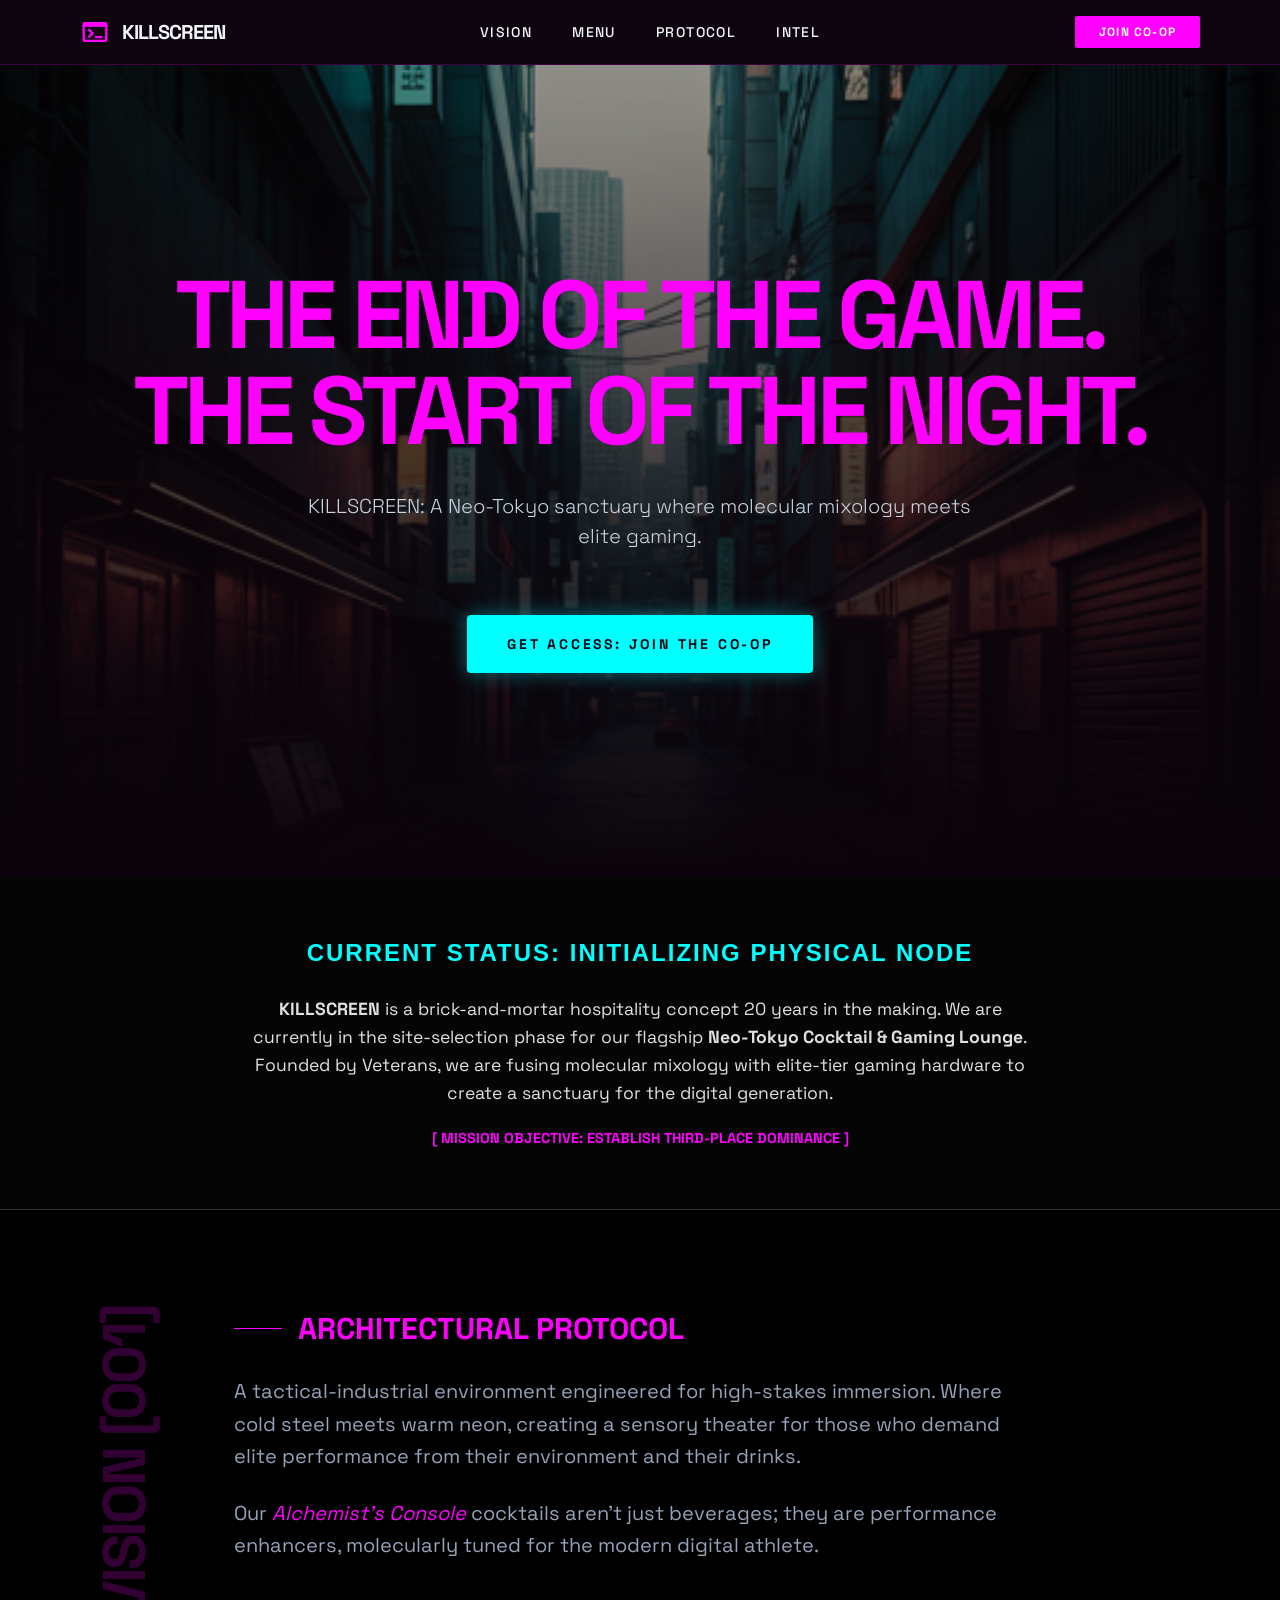
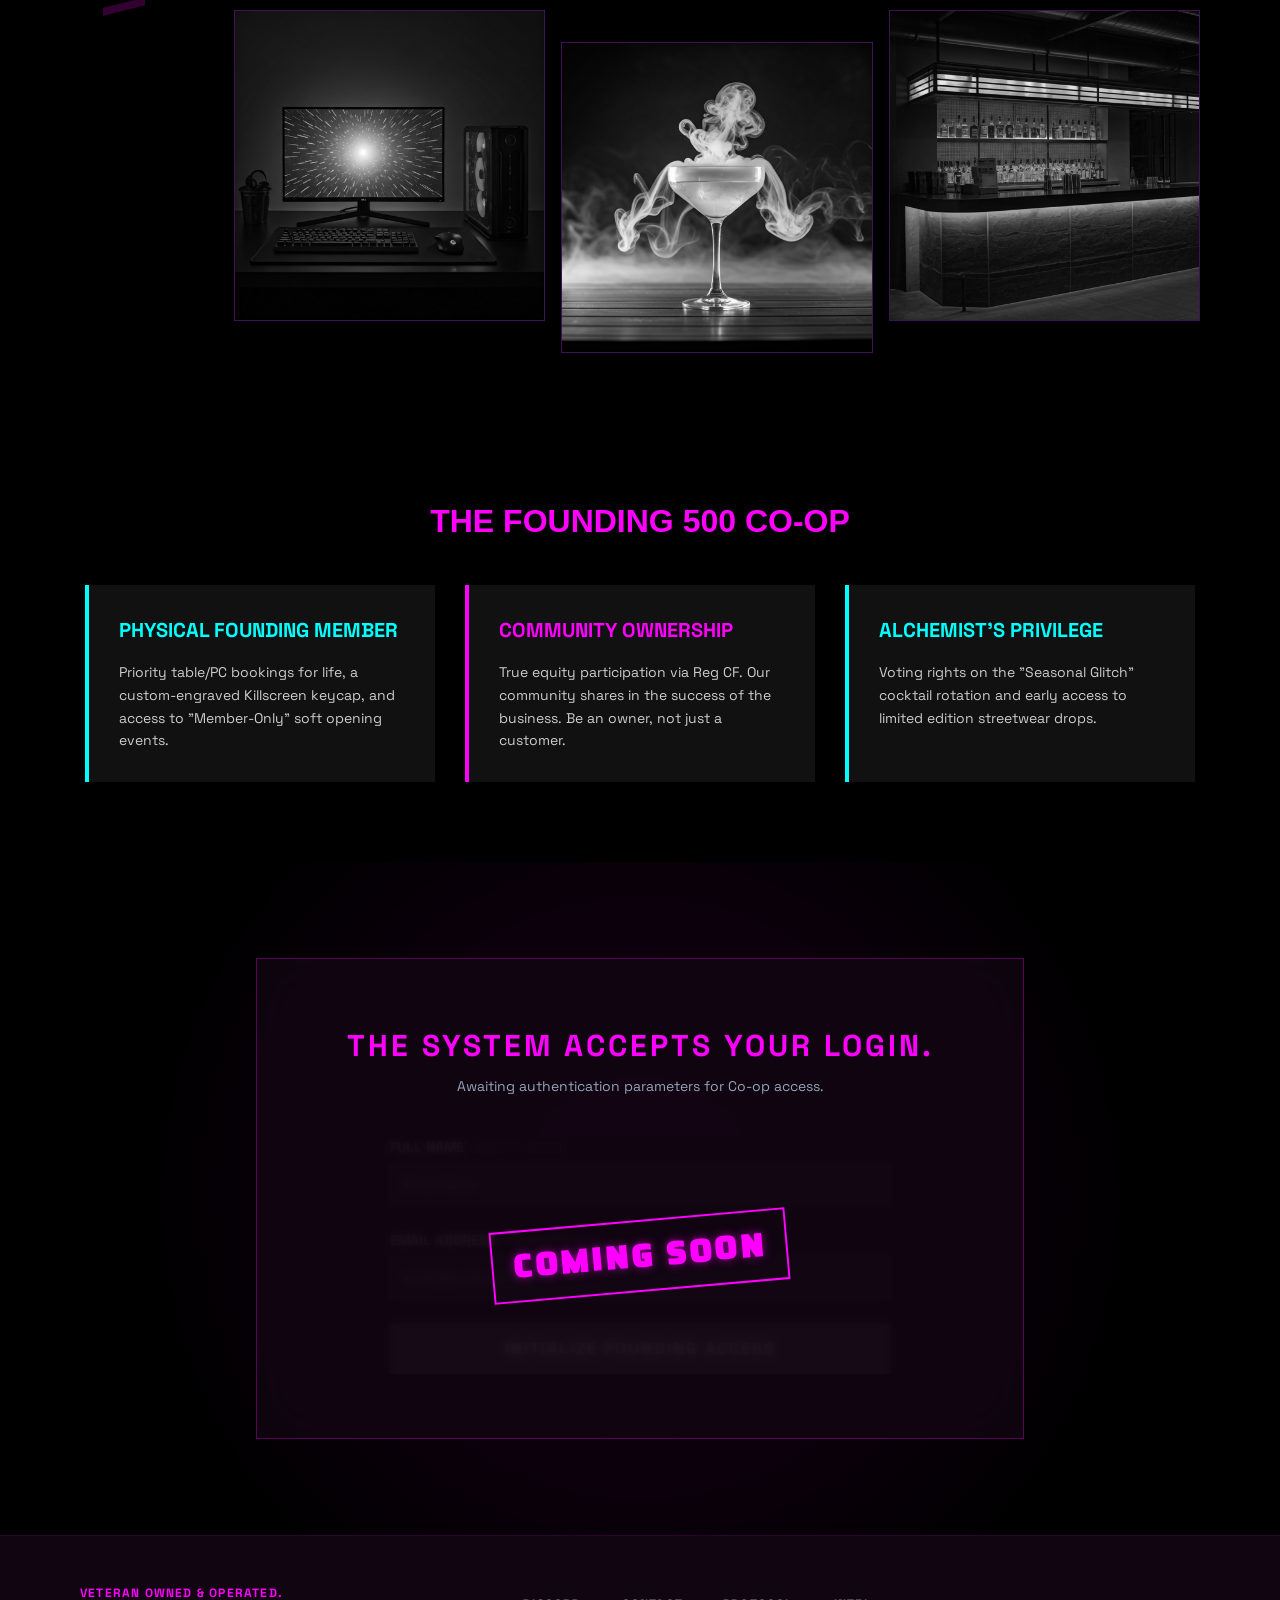
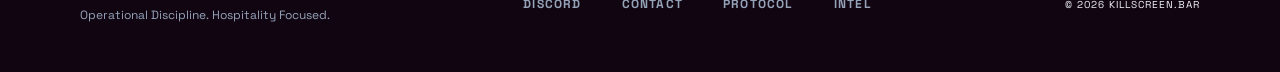
==== index.html @ ff0e0652 "updates" ====
<!DOCTYPE html>
<html lang="en">

<head>
    <meta charset="utf-8" />
    <meta content="width=device-width, initial-scale=1.0" name="viewport" />
    <link href="https://fonts.googleapis.com/css2?family=Space+Grotesk:wght@300;400;500;600;700&display=swap"
        rel="stylesheet" />
    <link href="https://fonts.googleapis.com/css2?family=Saira+Stencil+One&display=swap" rel="stylesheet" />
    <link href="https://fonts.googleapis.com/css2?family=Material+Symbols+Outlined:wght,FILL@100..700,0..1&display=swap"
        rel="stylesheet" />
    <link rel="stylesheet" href="index.css" />
    <title>Menu | KILLSCREEN</title>
</head>

<body style="background: #000;">
    <div style="position: relative; display: flex; min-height: 100vh; flex-direction: column;">

        <header class="site-header">
            <div class="brand" onclick="window.location.href='index.html'" style="cursor:pointer;">
                <span class="material-symbols-outlined brand-icon">terminal</span>
                <h2 class="brand-title">KILLSCREEN</h2>
            </div>
            <nav class="main-nav">
                <a class="nav-link" href="index.html#vision">Vision</a>
                <a class="nav-link" href="menu.html">Menu</a>
                <a class="nav-link" href="protocol.html">Protocol</a>
                <a class="nav-link" href="intel.html">Intel</a>
            </nav>
            <button class="btn-join" onclick="window.location.href='index.html#access'">JOIN CO-OP</button>
        </header>

        <main style="flex: 1;">
            <!-- Hero Section -->
            <section class="hero">
                <div class="hero-background">
                    <div class="hero-gradient"></div>
                    <div class="hero-overlay"></div>
                    <img class="hero-image" data-alt="Cyberpunk Neo-Tokyo street with neon lights" src="bg.png" />
                </div>
                <div class="hero-content">
                    <h1 class="hero-title">
                        THE END OF THE GAME.<br />THE START OF THE NIGHT.
                    </h1>
                    <p class="hero-subtitle">
                        KILLSCREEN: A Neo-Tokyo sanctuary where molecular mixology meets elite gaming.
                    </p>
                    <div style="padding-top: 2rem;">
                        <button class="btn-access">GET ACCESS: JOIN THE CO-OP</button>
                    </div>
                </div>
            </section>

            <!-- Mission Section -->
            <section id="mission" class="mission">
                <div class="mission-content">
                    <h2 class="mission-title">CURRENT STATUS: INITIALIZING PHYSICAL NODE</h2>
                    <p class="mission-text">
                        <strong>KILLSCREEN</strong> is a brick-and-mortar hospitality concept 20 years in the making.
                        We are currently in the site-selection phase for our flagship <strong>Neo-Tokyo Cocktail &
                            Gaming Lounge</strong>.
                        Founded by Veterans, we are fusing molecular mixology with elite-tier gaming hardware to create
                        a sanctuary for the digital generation.
                    </p>
                    <div class="mission-objective">
                        [ Mission Objective: Establish Third-Place Dominance ]
                    </div>
                </div>
            </section>

            <!-- Vision Section -->
            <section class="vision" id="vision">
                <div class="max-w-7xl vision-layout">
                    <div class="vision-heading-container">
                        <h2 class="vision-heading">VISION [001]</h2>
                    </div>
                    <div class="vision-content">
                        <div>
                            <h3 class="vision-subhed">ARCHITECTURAL PROTOCOL</h3>
                            <p class="vision-desc">
                                A tactical-industrial environment engineered for high-stakes immersion. Where cold steel
                                meets warm neon, creating a sensory theater for those who demand elite performance from
                                their environment and their drinks.
                            </p>
                            <p class="vision-desc">
                                Our <span class="text-primary" style="font-style: italic;">Alchemist's Console</span>
                                cocktails aren't just
                                beverages; they are performance enhancers, molecularly tuned for the modern digital
                                athlete.
                            </p>
                        </div>

                        <!-- Visual Highlight Grid -->
                        <div class="vision-grid">
                            <div class="vision-grid-item">
                                <img class="vision-grid-img"
                                    data-alt="Dark high-tech gaming setup with magenta lighting" src="1.png" />
                            </div>
                            <div class="vision-grid-item">
                                <img class="vision-grid-img" data-alt="Modern molecular cocktail with smoke and neon"
                                    src="2.png" />
                            </div>
                            <div class="vision-grid-item">
                                <img class="vision-grid-img"
                                    data-alt="Industrial minimalist bar interior with blue and pink light"
                                    src="3.png" />
                            </div>
                        </div>
                    </div>
                </div>
            </section>

            <!-- Community Equity Section -->
            <section id="equity" class="equity">
                <h2 class="equity-title">THE FOUNDING 500 CO-OP</h2>
                <div class="equity-grid">

                    <div class="equity-card equity-card-cyan">
                        <h4 class="equity-card-title">PHYSICAL FOUNDING MEMBER</h4>
                        <p class="equity-card-desc">Priority table/PC bookings for life, a custom-engraved Killscreen
                            keycap, and access to "Member-Only" soft opening events.</p>
                    </div>

                    <div class="equity-card equity-card-magenta">
                        <h4 class="equity-card-title">COMMUNITY OWNERSHIP</h4>
                        <p class="equity-card-desc">True equity participation via Reg CF. Our community shares in the
                            success of the business. Be an owner, not just a customer.</p>
                    </div>

                    <div class="equity-card equity-card-cyan">
                        <h4 class="equity-card-title">ALCHEMIST'S PRIVILEGE</h4>
                        <p class="equity-card-desc">Voting rights on the "Seasonal Glitch" cocktail rotation and early
                            access to limited edition streetwear drops.</p>
                    </div>

                </div>
            </section>

            <!-- Capture Form Section -->
            <section class="access" id="access">
                <div class="access-bg"></div>
                <div class="access-container">
                    <div class="access-header">
                        <h2 class="access-title">THE SYSTEM ACCEPTS YOUR LOGIN.</h2>
                        <p class="access-subtitle">Awaiting authentication parameters for Co-op access.</p>
                    </div>
                    <div style="position: relative;">
                        <!-- Overlay -->
                        <div
                            style="position: absolute; inset: 0; z-index: 20; display: flex; align-items: center; justify-content: center; background-color: rgba(18, 5, 18, 0.7); backdrop-filter: blur(4px);">
                            <h3
                                style="color: var(--primary); font-family: 'Saira Stencil One'; font-size: 2rem; letter-spacing: 0.1em; text-transform: uppercase; text-shadow: 0 0 10px rgba(255, 0, 255, 0.5); transform: rotate(-5deg); border: 2px solid var(--primary); padding: 10px 20px;">
                                COMING SOON</h3>
                        </div>

                        <form action="#" style="opacity: 0.3; pointer-events: none; filter: grayscale(1);">
                            <div class="form-wrapper">
                                <div class="form-group">
                                    <label class="form-label">FULL NAME <span class="form-label-sub">/ IDENTITY
                                            VECTOR</span></label>
                                    <input type="text" placeholder="Enter Name" class="form-input">
                                </div>

                                <div class="form-group">
                                    <label class="form-label">EMAIL ADDRESS <span class="form-label-sub">/ COMMS
                                            PROTOCOL</span></label>
                                    <input type="email" placeholder="email@protocol.com" class="form-input">
                                </div>

                                <button class="btn-submit">
                                    INITIALIZE FOUNDING ACCESS
                                </button>
                            </div>
                        </form>
                    </div>
                </div>
            </section>
        </main>

        <!-- Footer -->
        <footer class="site-footer">
            <div class="max-w-7xl footer-layout">
                <div class="footer-info">
                    <p class="footer-owner">Veteran Owned &amp; Operated.</p>
                    <p class="footer-tagline">Operational Discipline. Hospitality Focused.</p>
                </div>
                <div class="footer-links">
                    <a class="footer-link" href="#">Discord</a>
                    <a class="footer-link" href="#">Contact</a>
                    <a class="footer-link" href="protocol.html">Protocol</a>
                    <a class="footer-link" href="intel.html">Intel</a>
                </div>
                <div class="footer-copyright">
                    © 2026 KILLSCREEN.BAR
                </div>
            </div>
        </footer>
    </div>
</body>

</html>
---- index.css ----
:root {
  --primary: #ff00ff;
  --secondary: #00ffff;
  --background-light: #f8f5f8;
  --background-dark: #120512;
  --black: #000000;
  --text-main: #f1f5f9;
  /* slate-100 */
  --text-muted: #94a3b8;
  /* slate-400 */
  --text-dark: #0f172a;
  /* slate-900 */
  --border-color: rgba(255, 0, 255, 0.2);
  --font-display: "Space Grotesk", sans-serif;
  --font-accent: "Saira Stencil", sans-serif;
  --radius-DEFAULT: 0.125rem;
  --radius-lg: 0.25rem;
  --radius-xl: 0.5rem;
  --radius-full: 0.75rem;
  --transition: all 0.3s ease;
}

* {
  box-sizing: border-box;
  margin: 0;
  padding: 0;
}

html {
  scroll-behavior: smooth;
}

body {
  background-color: var(--background-dark);
  color: var(--text-main);
  font-family: var(--font-display);
  -webkit-font-smoothing: antialiased;
  -moz-osx-font-smoothing: grayscale;
  line-height: 1.5;
  overflow-x: hidden;
}

a {
  text-decoration: none;
  color: inherit;
}

button {
  cursor: pointer;
  border: none;
  background: none;
  font-family: inherit;
}

img {
  max-width: 100%;
  height: auto;
  display: block;
}

/* Utilities */
.container {
  width: 100%;
  padding-left: 1.5rem;
  padding-right: 1.5rem;
  margin-left: auto;
  margin-right: auto;
}

@media (min-width: 1024px) {
  .container {
    padding-left: 5rem;
    padding-right: 5rem;
  }
}

.max-w-7xl {
  max-width: 80rem;
  margin-inline: auto;
}

.max-w-5xl {
  max-width: 64rem;
  margin-inline: auto;
}

.max-w-3xl {
  max-width: 48rem;
  margin-inline: auto;
}

.text-primary {
  color: var(--primary);
}

.text-secondary {
  color: var(--secondary);
}

.text-slate-100 {
  color: #f1f5f9;
}

.text-slate-300 {
  color: #cbd5e1;
}

.text-slate-400 {
  color: #94a3b8;
}

.text-slate-500 {
  color: #64748b;
}

.text-slate-600 {
  color: #475569;
}

.bg-black {
  background-color: var(--black);
}

.bg-primary {
  background-color: var(--primary);
}

.bg-secondary {
  background-color: var(--secondary);
}

.uppercase {
  text-transform: uppercase;
}

.font-bold {
  font-weight: 700;
}

.font-black {
  font-weight: 900;
}

.font-light {
  font-weight: 300;
}

.tracking-widest {
  letter-spacing: 0.1em;
}

.tracking-tighter {
  letter-spacing: -0.05em;
}

/* Navigation */
.site-header {
  position: sticky;
  top: 0;
  z-index: 50;
  width: 100%;
  border-bottom: 1px solid var(--border-color);
  background-color: rgba(18, 5, 18, 0.8);
  backdrop-filter: blur(12px);
  padding: 1rem 1.5rem;
  display: flex;
  align-items: center;
  justify-content: space-between;
}

@media (min-width: 1024px) {
  .site-header {
    padding-left: 5rem;
    padding-right: 5rem;
  }
}

.brand {
  display: flex;
  align-items: center;
  gap: 0.75rem;
}

.brand-icon {
  font-size: 1.875rem;
  color: var(--primary);
}

.brand-title {
  font-size: 1.25rem;
  font-weight: 700;
  letter-spacing: -0.05em;
  color: var(--text-main);
}

.main-nav {
  display: none;
  align-items: center;
  gap: 2.5rem;
}

@media (min-width: 768px) {
  .main-nav {
    display: flex;
  }
}

.nav-link {
  font-size: 0.875rem;
  font-weight: 500;
  color: inherit;
  text-transform: uppercase;
  letter-spacing: 0.1em;
  transition: color 0.2s ease;
}

.nav-link:hover {
  color: var(--primary);
}

.btn-join {
  background-color: var(--primary);
  color: white;
  padding: 0.5rem 1.5rem;
  font-size: 0.75rem;
  font-weight: 700;
  text-transform: uppercase;
  letter-spacing: 0.1em;
  border-radius: var(--radius-DEFAULT);
  transition: all 0.2s ease;
}

.btn-join:hover {
  background-color: rgba(255, 0, 255, 0.8);
}

/* Hero Section */
.hero {
  position: relative;
  min-height: 90vh;
  display: flex;
  align-items: center;
  justify-content: center;
  overflow: hidden;
  padding: 0 1.5rem;
}

.hero-background {
  position: absolute;
  inset: 0;
  z-index: 0;
}

.hero-gradient {
  position: absolute;
  inset: 0;
  background: linear-gradient(to bottom, transparent, rgba(18, 5, 18, 0.6), var(--background-dark));
  z-index: 10;
}

.hero-overlay {
  position: absolute;
  inset: 0;
  background-color: rgba(0, 0, 0, 0.4);
  z-index: 10;
}

.hero-image {
  width: 100%;
  height: 100%;
  object-fit: cover;
}

.hero-content {
  position: relative;
  z-index: 20;
  max-width: 64rem;
  text-align: center;
  padding: 2rem 0;
}

.hero-title {
  font-size: 3rem;
  font-weight: 900;
  letter-spacing: -0.05em;
  color: var(--primary);
  line-height: 1;
  margin-bottom: 2rem;
}

@media (min-width: 768px) {
  .hero-title {
    font-size: 6rem;
  }
}

.hero-subtitle {
  max-width: 42rem;
  margin: 0 auto 2rem;
  font-size: 1.125rem;
  color: #cbd5e1;
  font-weight: 300;
}

@media (min-width: 768px) {
  .hero-subtitle {
    font-size: 1.25rem;
  }
}

.btn-access {
  background-color: var(--secondary);
  color: var(--background-dark);
  padding: 1.25rem 2.5rem;
  font-size: 0.875rem;
  font-weight: 900;
  text-transform: uppercase;
  letter-spacing: 0.2em;
  border-radius: var(--radius-lg);
  transition: transform 0.3s ease, box-shadow 0.3s ease;
  box-shadow: 0 0 20px rgba(0, 255, 255, 0.4);
}

.btn-access:hover {
  transform: scale(1.05);
}

/* Mission Section */
.mission {
  padding: 3.75rem 1.25rem;
  background-color: #050505;
  border-bottom: 1px solid #333;
}

.mission-content {
  max-width: 50rem;
  margin: 0 auto;
  text-align: center;
}

.mission-title {
  color: var(--secondary);
  font-family: var(--font-accent);
  letter-spacing: 2px;
  margin-bottom: 1.5rem;
  text-transform: uppercase;
  font-size: 1.5rem;
}

.mission-text {
  color: #e0e0e0;
  font-size: 1.1rem;
  line-height: 1.6;
  margin-bottom: 1.25rem;
}

.mission-objective {
  margin-top: 1.25rem;
  color: var(--primary);
  font-weight: bold;
  text-transform: uppercase;
  font-size: 0.9rem;
}

/* Vision Section */
.vision {
  background-color: var(--black);
  padding: 6rem 1.5rem;
  overflow: hidden;
}

@media (min-width: 1024px) {
  .vision {
    padding: 6rem 5rem;
  }
}

.vision-layout {
  display: flex;
  flex-direction: column;
  gap: 4rem;
  align-items: flex-start;
}

@media (min-width: 768px) {
  .vision-layout {
    flex-direction: row;
  }
}

.vision-heading-container {
  display: none;
}

@media (min-width: 768px) {
  .vision-heading-container {
    display: block;
  }
}

.vision-heading {
  font-size: 3.75rem;
  font-weight: 900;
  color: rgba(255, 0, 255, 0.2);
  transform: rotate(180deg);
  writing-mode: vertical-lr;
  letter-spacing: -0.05em;
}

.vision-content {
  flex: 1;
}

.vision-subhed {
  font-size: 1.875rem;
  font-weight: 700;
  color: var(--primary);
  display: flex;
  align-items: center;
  gap: 1rem;
  margin-bottom: 1.5rem;
}

.vision-subhed::before {
  content: "";
  height: 1px;
  width: 3rem;
  background-color: var(--primary);
}

.vision-desc {
  font-size: 1.25rem;
  color: var(--text-muted);
  line-height: 1.625;
  max-width: 48rem;
  margin-bottom: 1.5rem;
}

.vision-grid {
  display: grid;
  grid-template-columns: 1fr;
  gap: 1rem;
  margin-top: 3rem;
}

@media (min-width: 768px) {
  .vision-grid {
    grid-template-columns: repeat(3, 1fr);
  }
}

.vision-grid-item {
  aspect-ratio: 1 / 1;
  background-color: var(--text-dark);
  border: 1px solid var(--border-color);
  overflow: hidden;
  position: relative;
}

@media (min-width: 768px) {
  .vision-grid-item:nth-child(2) {
    transform: translateY(2rem);
  }
}

.vision-grid-img {
  width: 100%;
  height: 100%;
  object-fit: cover;
  filter: grayscale(100%);
  transition: filter 0.7s ease;
}

.vision-grid-item:hover .vision-grid-img {
  filter: grayscale(0%);
}

/* Equity Section */
.equity {
  padding: 5rem 1.25rem;
}

.equity-title {
  text-align: center;
  color: var(--primary);
  font-family: var(--font-accent);
  font-size: 2rem;
  margin-bottom: 2.5rem;
}

.equity-grid {
  display: flex;
  flex-wrap: wrap;
  justify-content: center;
  gap: 1.875rem;
  max-width: 80rem;
  margin: 0 auto;
}

.equity-card {
  flex: 1;
  min-width: 280px;
  max-width: 350px;
  background: #111;
  padding: 1.875rem;
}

.equity-card-cyan {
  border-left: 4px solid var(--secondary);
}

.equity-card-magenta {
  border-left: 4px solid var(--primary);
}

.equity-card-title {
  margin-top: 0;
  margin-bottom: 1rem;
  font-size: 1.25rem;
  font-weight: 700;
}

.equity-card-cyan .equity-card-title {
  color: var(--secondary);
}

.equity-card-magenta .equity-card-title {
  color: var(--primary);
}

.equity-card-desc {
  color: #ccc;
  font-size: 0.875rem;
  line-height: 1.625;
}

/* Access Form Section */
.access {
  padding: 6rem 1.5rem;
  background-color: var(--black);
  position: relative;
}

@media (min-width: 1024px) {
  .access {
    padding: 6rem 5rem;
  }
}

.access-bg {
  position: absolute;
  inset: 0;
  background: radial-gradient(circle at center, rgba(255, 0, 255, 0.1) 0%, transparent 70%);
}

.access-container {
  max-width: 48rem;
  margin: 0 auto;
  position: relative;
  z-index: 10;
  border: 1px solid rgba(255, 0, 255, 0.3);
  padding: 2.5rem;
  background-color: rgba(18, 5, 18, 0.8);
  backdrop-filter: blur(24px);
}

@media (min-width: 768px) {
  .access-container {
    padding: 4rem;
  }
}

.access-header {
  text-align: center;
  margin-bottom: 2.5rem;
}

.access-title {
  font-size: 1.875rem;
  font-weight: 900;
  color: var(--primary);
  letter-spacing: 0.1em;
  text-transform: uppercase;
  margin-bottom: 0.5rem;
}

.access-subtitle {
  color: var(--text-muted);
  font-size: 0.875rem;
}

.form-wrapper {
  max-width: 31.25rem;
  margin: 0 auto;
}

.form-group {
  margin-bottom: 1.5rem;
}

.form-label {
  color: var(--secondary);
  display: block;
  margin-bottom: 0.3125rem;
  font-size: 0.875rem;
  font-weight: bold;
}

.form-label-sub {
  font-size: 0.7rem;
  color: #666;
  font-weight: normal;
}

.form-input {
  width: 100%;
  padding: 0.75rem;
  background: #222;
  border: 1px solid #444;
  color: #fff;
  font-family: inherit;
  outline: none;
  transition: border-color 0.2s, box-shadow 0.2s;
}

.form-input:focus {
  border-color: var(--primary);
  box-shadow: 0 0 10px rgba(255, 0, 255, 0.2);
}

.btn-submit {
  width: 100%;
  padding: 0.9375rem;
  background-color: var(--primary);
  color: #fff;
  font-weight: bold;
  font-size: 1rem;
  text-transform: uppercase;
  letter-spacing: 2px;
  border: none;
  cursor: pointer;
  transition: background-color 0.2s, box-shadow 0.2s;
}

.btn-submit:hover {
  background-color: rgba(255, 0, 255, 0.8);
  box-shadow: 0 0 20px rgba(255, 0, 255, 0.4);
}

/* Footer */
.site-footer {
  background-color: var(--background-dark);
  border-top: 1px solid rgba(255, 0, 255, 0.1);
  padding: 3rem 1.5rem;
}

@media (min-width: 1024px) {
  .site-footer {
    padding: 3rem 5rem;
  }
}

.footer-layout {
  display: flex;
  flex-direction: column;
  justify-content: space-between;
  align-items: center;
  gap: 2rem;
}

@media (min-width: 768px) {
  .footer-layout {
    flex-direction: row;
  }
}

.footer-info {
  text-align: center;
}

@media (min-width: 768px) {
  .footer-info {
    text-align: left;
  }
}

.footer-owner {
  font-size: 0.75rem;
  font-weight: 700;
  letter-spacing: 0.1em;
  color: var(--primary);
  text-transform: uppercase;
  margin-bottom: 0.25rem;
}

.footer-tagline {
  color: var(--text-muted);
  font-size: 0.75rem;
}

.footer-links {
  display: flex;
  align-items: center;
  gap: 2.5rem;
}

.footer-link {
  color: var(--text-muted);
  font-size: 0.75rem;
  font-weight: 700;
  text-transform: uppercase;
  letter-spacing: 0.1em;
  transition: color 0.2s;
}

.footer-link:hover {
  color: var(--primary);
}

.footer-copyright {
  color: var(--text-slate-600);
  font-size: 0.625rem;
  letter-spacing: 0.1em;
  text-transform: uppercase;
}
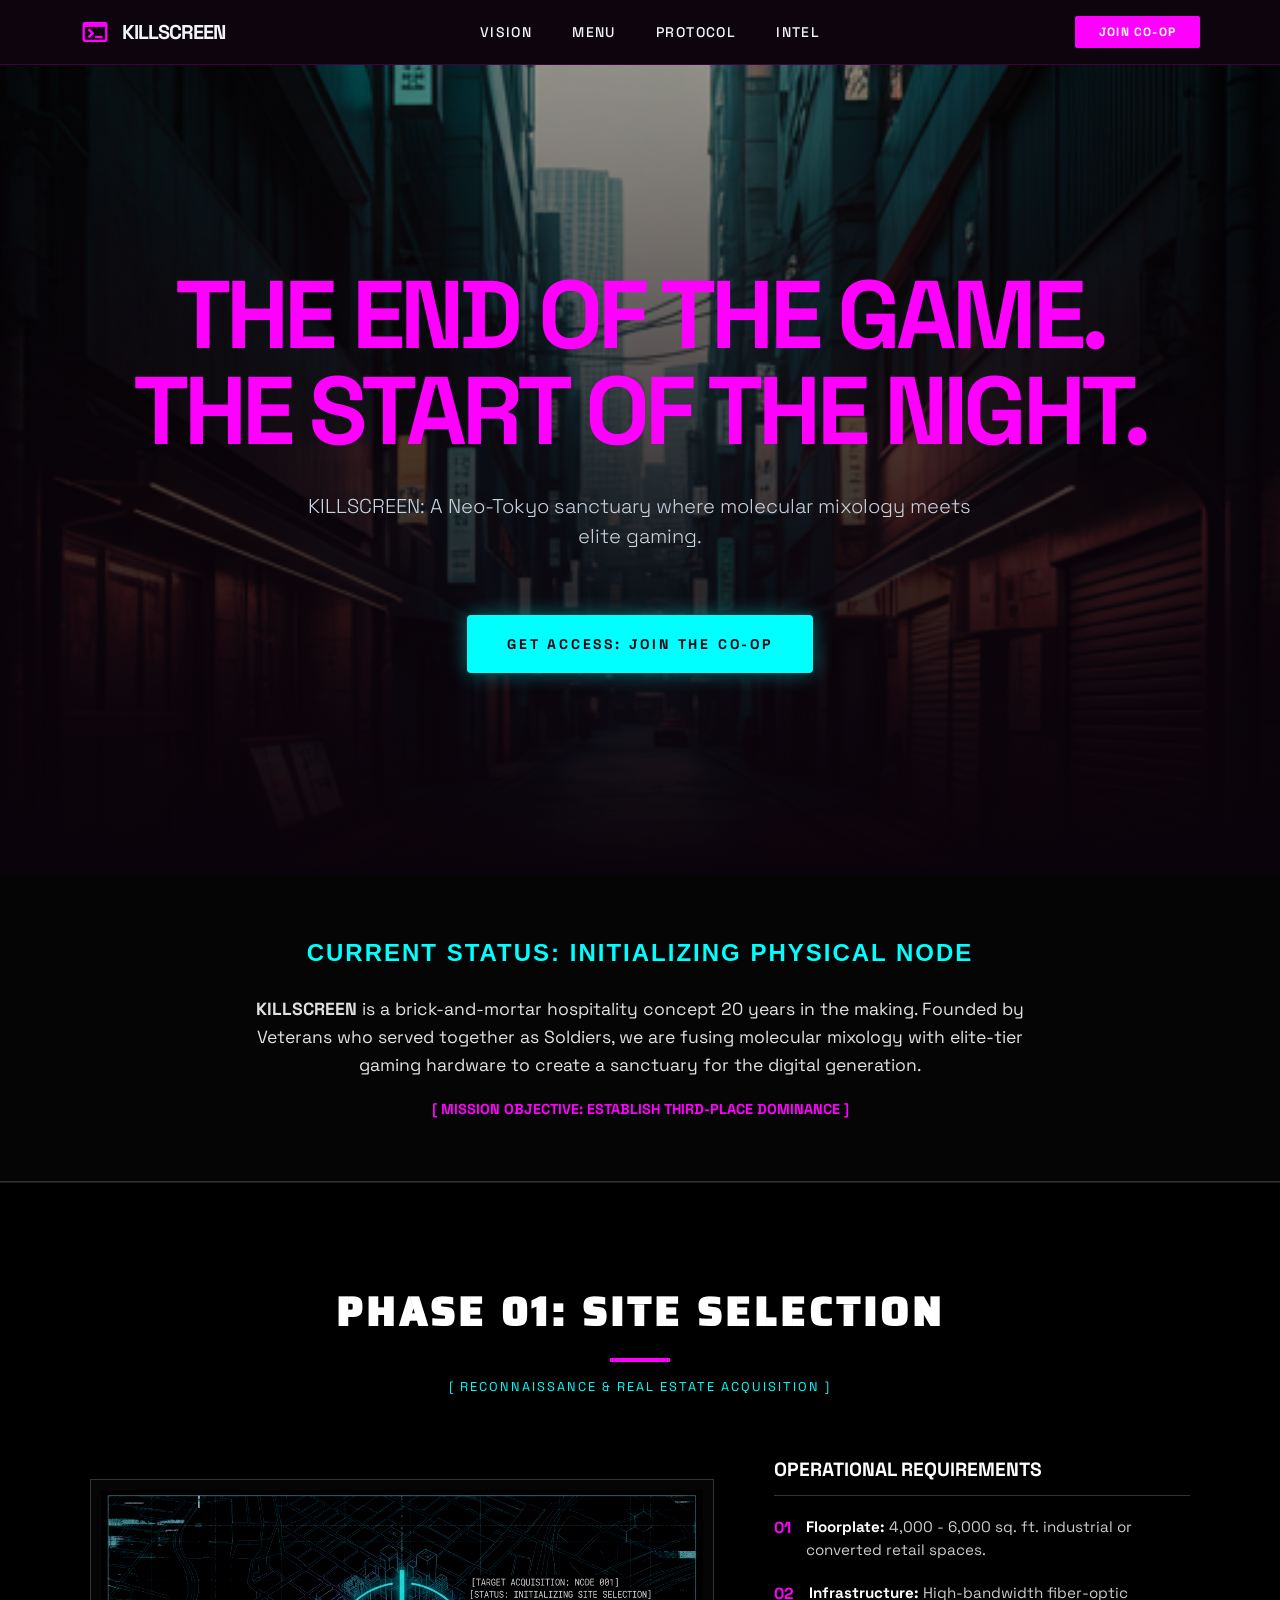
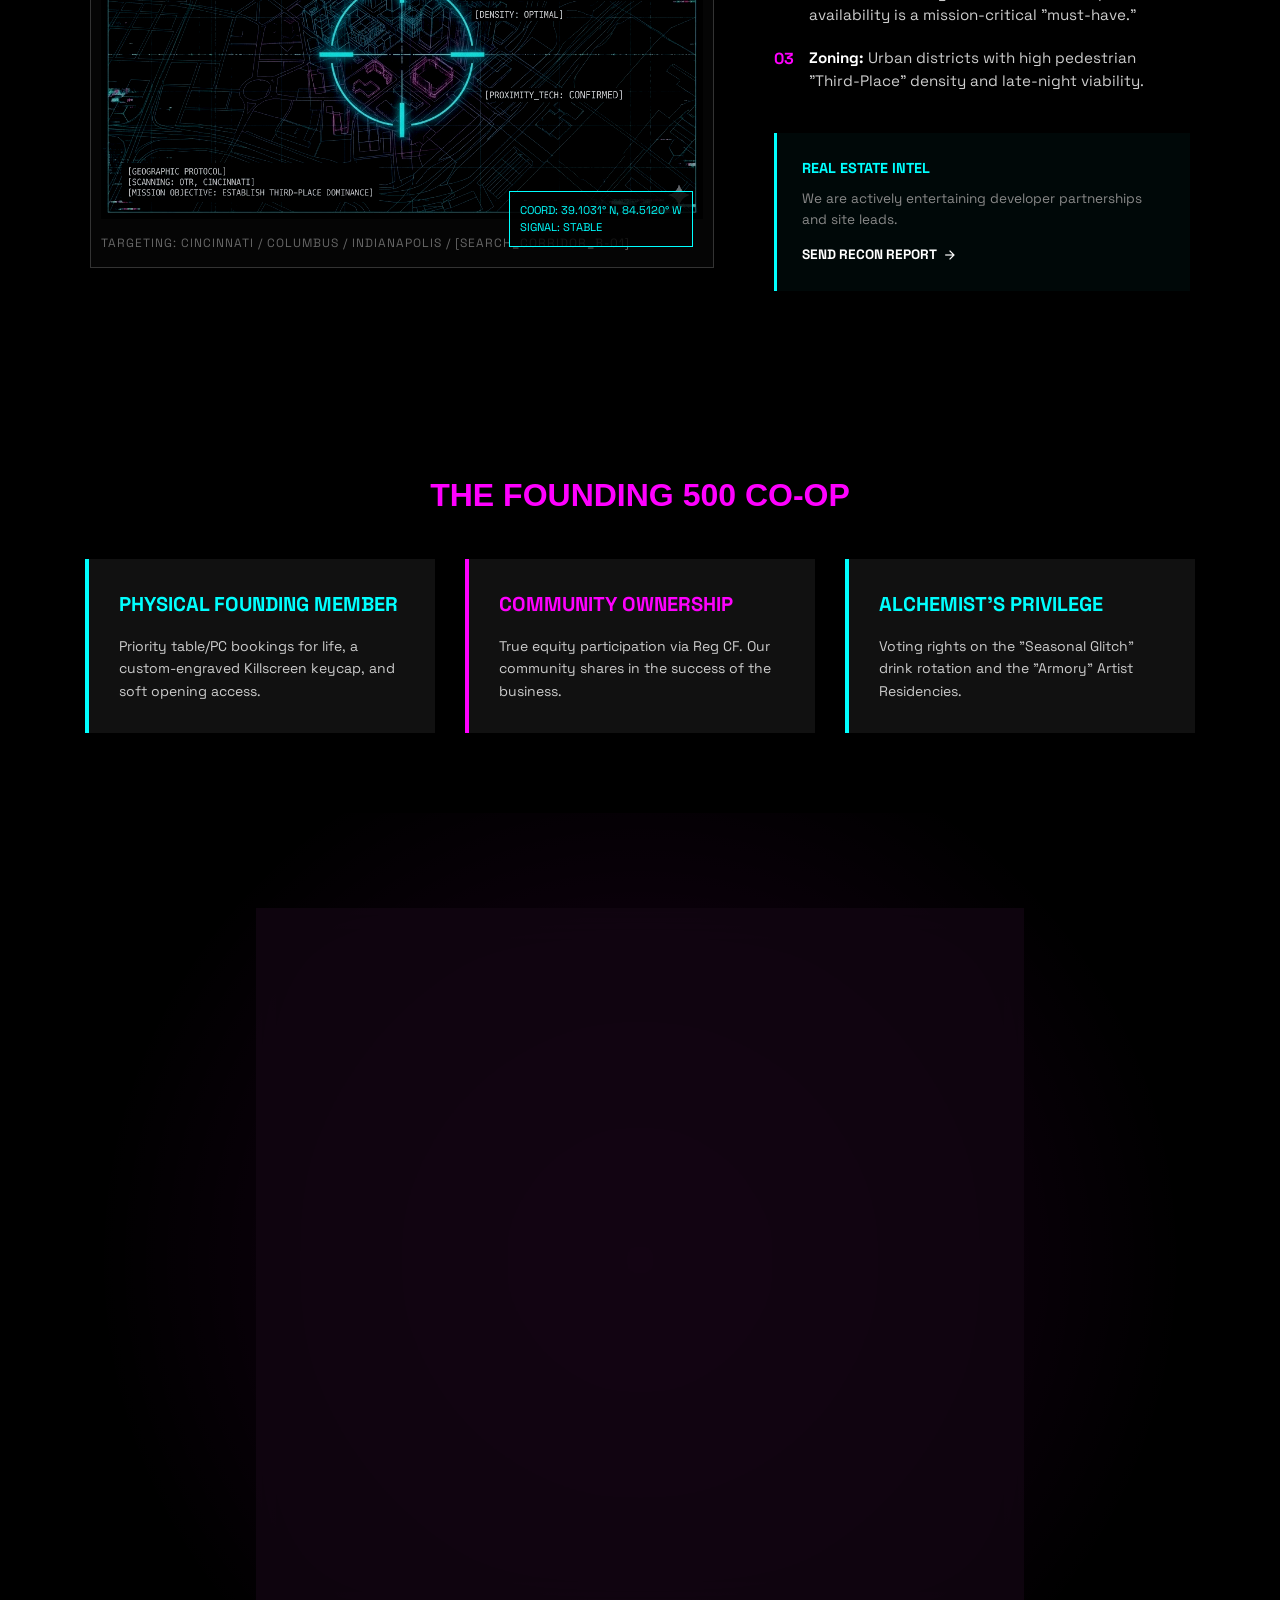
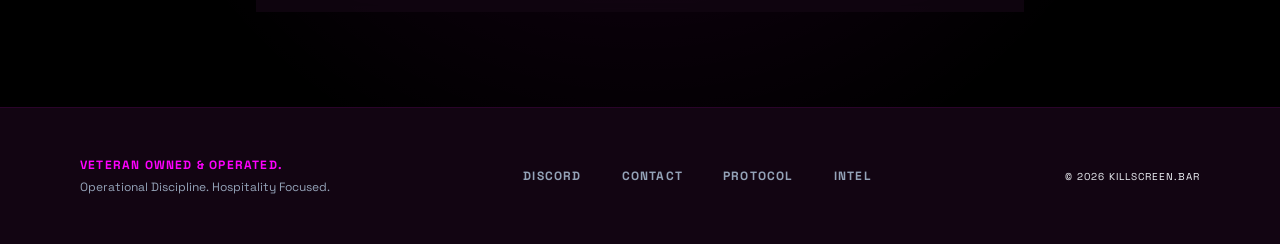
==== commit 7a329d85: "updates" ====
--- a/index.html
+++ b/index.html
@@ -10,7 +10,7 @@
     <link href="https://fonts.googleapis.com/css2?family=Material+Symbols+Outlined:wght,FILL@100..700,0..1&display=swap"
         rel="stylesheet" />
     <link rel="stylesheet" href="index.css" />
-    <title>Menu | KILLSCREEN</title>
+    <title>KILLSCREEN | Neo-Tokyo Gaming & Cocktails</title>
 </head>
 
 <body style="background: #000;">
@@ -22,21 +22,20 @@
                 <h2 class="brand-title">KILLSCREEN</h2>
             </div>
             <nav class="main-nav">
-                <a class="nav-link" href="index.html#vision">Vision</a>
+                <a class="nav-link" href="#vision">Vision</a>
                 <a class="nav-link" href="menu.html">Menu</a>
                 <a class="nav-link" href="protocol.html">Protocol</a>
                 <a class="nav-link" href="intel.html">Intel</a>
             </nav>
-            <button class="btn-join" onclick="window.location.href='index.html#access'">JOIN CO-OP</button>
+            <button class="btn-join" onclick="window.location.href='#access'">JOIN CO-OP</button>
         </header>
 
         <main style="flex: 1;">
-            <!-- Hero Section -->
             <section class="hero">
                 <div class="hero-background">
                     <div class="hero-gradient"></div>
                     <div class="hero-overlay"></div>
-                    <img class="hero-image" data-alt="Cyberpunk Neo-Tokyo street with neon lights" src="bg.png" />
+                    <img class="hero-image" src="bg.png" alt="Cyberpunk Neo-Tokyo street" />
                 </div>
                 <div class="hero-content">
                     <h1 class="hero-title">
@@ -46,21 +45,19 @@
                         KILLSCREEN: A Neo-Tokyo sanctuary where molecular mixology meets elite gaming.
                     </p>
                     <div style="padding-top: 2rem;">
-                        <button class="btn-access">GET ACCESS: JOIN THE CO-OP</button>
-                    </div>
-                </div>
-            </section>
-
-            <!-- Mission Section -->
+                        <button class="btn-access" onclick="window.location.href='#access'">GET ACCESS: JOIN THE
+                            CO-OP</button>
+                    </div>
+                </div>
+            </section>
+
             <section id="mission" class="mission">
                 <div class="mission-content">
                     <h2 class="mission-title">CURRENT STATUS: INITIALIZING PHYSICAL NODE</h2>
                     <p class="mission-text">
                         <strong>KILLSCREEN</strong> is a brick-and-mortar hospitality concept 20 years in the making.
-                        We are currently in the site-selection phase for our flagship <strong>Neo-Tokyo Cocktail &
-                            Gaming Lounge</strong>.
-                        Founded by Veterans, we are fusing molecular mixology with elite-tier gaming hardware to create
-                        a sanctuary for the digital generation.
+                        Founded by Veterans who served together as Soldiers, we are fusing molecular mixology with
+                        elite-tier gaming hardware to create a sanctuary for the digital generation.
                     </p>
                     <div class="mission-objective">
                         [ Mission Objective: Establish Third-Place Dominance ]
@@ -68,75 +65,104 @@
                 </div>
             </section>
 
-            <!-- Vision Section -->
-            <section class="vision" id="vision">
-                <div class="max-w-7xl vision-layout">
-                    <div class="vision-heading-container">
-                        <h2 class="vision-heading">VISION [001]</h2>
-                    </div>
-                    <div class="vision-content">
-                        <div>
-                            <h3 class="vision-subhed">ARCHITECTURAL PROTOCOL</h3>
-                            <p class="vision-desc">
-                                A tactical-industrial environment engineered for high-stakes immersion. Where cold steel
-                                meets warm neon, creating a sensory theater for those who demand elite performance from
-                                their environment and their drinks.
-                            </p>
-                            <p class="vision-desc">
-                                Our <span class="text-primary" style="font-style: italic;">Alchemist's Console</span>
-                                cocktails aren't just
-                                beverages; they are performance enhancers, molecularly tuned for the modern digital
-                                athlete.
-                            </p>
+            <section id="vision" style="padding: 100px 20px; background: #000; border-top: 1px solid #1a1a1a;">
+                <div style="max-width: 1100px; margin: 0 auto;">
+
+                    <div style="margin-bottom: 60px; text-align: center;">
+                        <h2
+                            style="color: #fff; font-family: 'Saira Stencil One'; font-size: 2.5rem; margin: 0; letter-spacing: 4px;">
+                            PHASE 01: SITE SELECTION</h2>
+                        <div style="width: 60px; height: 4px; background: #ff00ff; margin: 15px auto;"></div>
+                        <p
+                            style="color: #0ff; font-family: 'Space Grotesk'; text-transform: uppercase; letter-spacing: 2px; font-size: 0.8rem;">
+                            [ RECONNAISSANCE & REAL ESTATE ACQUISITION ]</p>
+                    </div>
+
+                    <div style="display: grid; grid-template-columns: 1.2fr 0.8fr; gap: 60px; align-items: center;">
+
+                        <div
+                            style="position: relative; border: 1px solid #333; padding: 10px; background: rgba(255,255,255,0.02);">
+                            <img src="map.jpg" alt="Tactical Map"
+                                style="width: 100%; display: block; filter: brightness(0.8) contrast(1.2);">
+
+                            <div
+                                style="position: absolute; bottom: 20px; right: 20px; background: rgba(0,0,0,0.8); border: 1px solid #0ff; padding: 10px; font-family: 'Space Grotesk'; font-size: 0.7rem; color: #0ff;">
+                                COORD: 39.1031° N, 84.5120° W<br>
+                                SIGNAL: STABLE
+                            </div>
+                            <div
+                                style="padding: 15px 0 5px 0; color: #666; font-family: 'Space Grotesk'; font-size: 0.75rem; text-transform: uppercase; letter-spacing: 1px;">
+                                Targeting: Cincinnati / Columbus / Indianapolis / [SEARCH_CORRIDOR_B-01]
+                            </div>
                         </div>
 
-                        <!-- Visual Highlight Grid -->
-                        <div class="vision-grid">
-                            <div class="vision-grid-item">
-                                <img class="vision-grid-img"
-                                    data-alt="Dark high-tech gaming setup with magenta lighting" src="1.png" />
-                            </div>
-                            <div class="vision-grid-item">
-                                <img class="vision-grid-img" data-alt="Modern molecular cocktail with smoke and neon"
-                                    src="2.png" />
-                            </div>
-                            <div class="vision-grid-item">
-                                <img class="vision-grid-img"
-                                    data-alt="Industrial minimalist bar interior with blue and pink light"
-                                    src="3.png" />
+                        <div style="font-family: 'Space Grotesk';">
+                            <h3
+                                style="color: #fff; font-size: 1.2rem; margin-top: 0; margin-bottom: 20px; border-bottom: 1px solid #333; padding-bottom: 10px;">
+                                OPERATIONAL REQUIREMENTS</h3>
+
+                            <div style="display: flex; flex-direction: column; gap: 20px;">
+                                <div style="display: flex; gap: 15px;">
+                                    <span style="color: #ff00ff; font-weight: bold;">01</span>
+                                    <p style="color: #ccc; margin: 0; font-size: 0.95rem;"><strong
+                                            style="color: #fff;">Floorplate:</strong> 4,000 - 6,000 sq. ft. industrial
+                                        or converted retail spaces.</p>
+                                </div>
+                                <div style="display: flex; gap: 15px;">
+                                    <span style="color: #ff00ff; font-weight: bold;">02</span>
+                                    <p style="color: #ccc; margin: 0; font-size: 0.95rem;"><strong
+                                            style="color: #fff;">Infrastructure:</strong> High-bandwidth fiber-optic
+                                        availability is a mission-critical "must-have."</p>
+                                </div>
+                                <div style="display: flex; gap: 15px;">
+                                    <span style="color: #ff00ff; font-weight: bold;">03</span>
+                                    <p style="color: #ccc; margin: 0; font-size: 0.95rem;"><strong
+                                            style="color: #fff;">Zoning:</strong> Urban districts with high pedestrian
+                                        "Third-Place" density and late-night viability.</p>
+                                </div>
+                            </div>
+
+                            <div
+                                style="margin-top: 40px; padding: 25px; background: rgba(0, 255, 255, 0.03); border-left: 3px solid #0ff;">
+                                <h4
+                                    style="color: #0ff; margin: 0 0 10px 0; font-size: 0.9rem; text-transform: uppercase;">
+                                    Real Estate Intel</h4>
+                                <p style="color: #888; font-size: 0.85rem; line-height: 1.5; margin-bottom: 15px;">
+                                    We are actively entertaining developer partnerships and site leads.
+                                </p>
+                                <a href="mailto:admin@killscreen.bar"
+                                    style="color: #fff; text-decoration: none; font-weight: bold; font-size: 0.85rem; display: flex; align-items: center; gap: 5px;">
+                                    SEND RECON REPORT <span class="material-symbols-outlined"
+                                        style="font-size: 1rem;">arrow_forward</span>
+                                </a>
                             </div>
                         </div>
-                    </div>
-                </div>
-            </section>
-
-            <!-- Community Equity Section -->
+
+                    </div>
+                </div>
+            </section>
+
             <section id="equity" class="equity">
                 <h2 class="equity-title">THE FOUNDING 500 CO-OP</h2>
                 <div class="equity-grid">
-
                     <div class="equity-card equity-card-cyan">
                         <h4 class="equity-card-title">PHYSICAL FOUNDING MEMBER</h4>
                         <p class="equity-card-desc">Priority table/PC bookings for life, a custom-engraved Killscreen
-                            keycap, and access to "Member-Only" soft opening events.</p>
-                    </div>
-
+                            keycap, and soft opening access.</p>
+                    </div>
                     <div class="equity-card equity-card-magenta">
                         <h4 class="equity-card-title">COMMUNITY OWNERSHIP</h4>
                         <p class="equity-card-desc">True equity participation via Reg CF. Our community shares in the
-                            success of the business. Be an owner, not just a customer.</p>
-                    </div>
-
+                            success of the business.</p>
+                    </div>
                     <div class="equity-card equity-card-cyan">
                         <h4 class="equity-card-title">ALCHEMIST'S PRIVILEGE</h4>
-                        <p class="equity-card-desc">Voting rights on the "Seasonal Glitch" cocktail rotation and early
-                            access to limited edition streetwear drops.</p>
-                    </div>
-
-                </div>
-            </section>
-
-            <!-- Capture Form Section -->
+                        <p class="equity-card-desc">Voting rights on the "Seasonal Glitch" drink rotation and the
+                            "Armory" Artist Residencies.</p>
+                    </div>
+                </div>
+            </section>
+
             <section class="access" id="access">
                 <div class="access-bg"></div>
                 <div class="access-container">
@@ -144,49 +170,47 @@
                         <h2 class="access-title">THE SYSTEM ACCEPTS YOUR LOGIN.</h2>
                         <p class="access-subtitle">Awaiting authentication parameters for Co-op access.</p>
                     </div>
-                    <div style="position: relative;">
-                        <!-- Overlay -->
-                        <div
-                            style="position: absolute; inset: 0; z-index: 20; display: flex; align-items: center; justify-content: center; background-color: rgba(18, 5, 18, 0.7); backdrop-filter: blur(4px);">
-                            <h3
-                                style="color: var(--primary); font-family: 'Saira Stencil One'; font-size: 2rem; letter-spacing: 0.1em; text-transform: uppercase; text-shadow: 0 0 10px rgba(255, 0, 255, 0.5); transform: rotate(-5deg); border: 2px solid var(--primary); padding: 10px 20px;">
-                                COMING SOON</h3>
+                    <form action="#">
+                        <div class="form-wrapper">
+                            <div class="form-group">
+                                <label class="form-label">FULL NAME <span class="form-label-sub">/ IDENTITY
+                                        VECTOR</span></label>
+                                <input type="text" placeholder="Enter Name" class="form-input">
+                            </div>
+                            <div class="form-group">
+                                <label class="form-label">EMAIL ADDRESS <span class="form-label-sub">/ COMMS
+                                        PROTOCOL</span></label>
+                                <input type="email" placeholder="email@protocol.com" class="form-input">
+                            </div>
+                            <button class="btn-submit">INITIALIZE FOUNDING ACCESS</button>
                         </div>
-
-                        <form action="#" style="opacity: 0.3; pointer-events: none; filter: grayscale(1);">
-                            <div class="form-wrapper">
-                                <div class="form-group">
-                                    <label class="form-label">FULL NAME <span class="form-label-sub">/ IDENTITY
-                                            VECTOR</span></label>
-                                    <input type="text" placeholder="Enter Name" class="form-input">
-                                </div>
-
-                                <div class="form-group">
-                                    <label class="form-label">EMAIL ADDRESS <span class="form-label-sub">/ COMMS
-                                            PROTOCOL</span></label>
-                                    <input type="email" placeholder="email@protocol.com" class="form-input">
-                                </div>
-
-                                <button class="btn-submit">
-                                    INITIALIZE FOUNDING ACCESS
-                                </button>
-                            </div>
-                        </form>
+                    </form>
+
+                    <div
+                        style="margin-top: 60px; padding: 30px; border: 1px dashed #333; background: rgba(0,0,0,0.5); text-align: center;">
+                        <h4
+                            style="color: #0ff; font-family: 'Space Grotesk'; margin-bottom: 10px; text-transform: uppercase; letter-spacing: 2px;">
+                            Creator Intel Required</h4>
+                        <p style="color: #888; font-size: 0.9rem; font-family: 'Space Grotesk'; margin-bottom: 20px;">
+                            We are looking for local artists for our inaugural "Armory" profit-share residency.
+                        </p>
+                        <a href="mailto:art@killscreen.bar"
+                            style="color: #ff00ff; text-decoration: none; font-family: 'Space Grotesk'; font-weight: bold; border-bottom: 1px solid #ff00ff; padding-bottom: 2px;">SUBMIT
+                            PORTFOLIO</a>
                     </div>
                 </div>
             </section>
         </main>
 
-        <!-- Footer -->
         <footer class="site-footer">
-            <div class="max-w-7xl footer-layout">
+            <div class="max-w-7xl footer-layout" style="margin: 0 auto;">
                 <div class="footer-info">
                     <p class="footer-owner">Veteran Owned &amp; Operated.</p>
                     <p class="footer-tagline">Operational Discipline. Hospitality Focused.</p>
                 </div>
                 <div class="footer-links">
                     <a class="footer-link" href="#">Discord</a>
-                    <a class="footer-link" href="#">Contact</a>
+                    <a class="footer-link" href="mailto:admin@killscreen.bar">Contact</a>
                     <a class="footer-link" href="protocol.html">Protocol</a>
                     <a class="footer-link" href="intel.html">Intel</a>
                 </div>
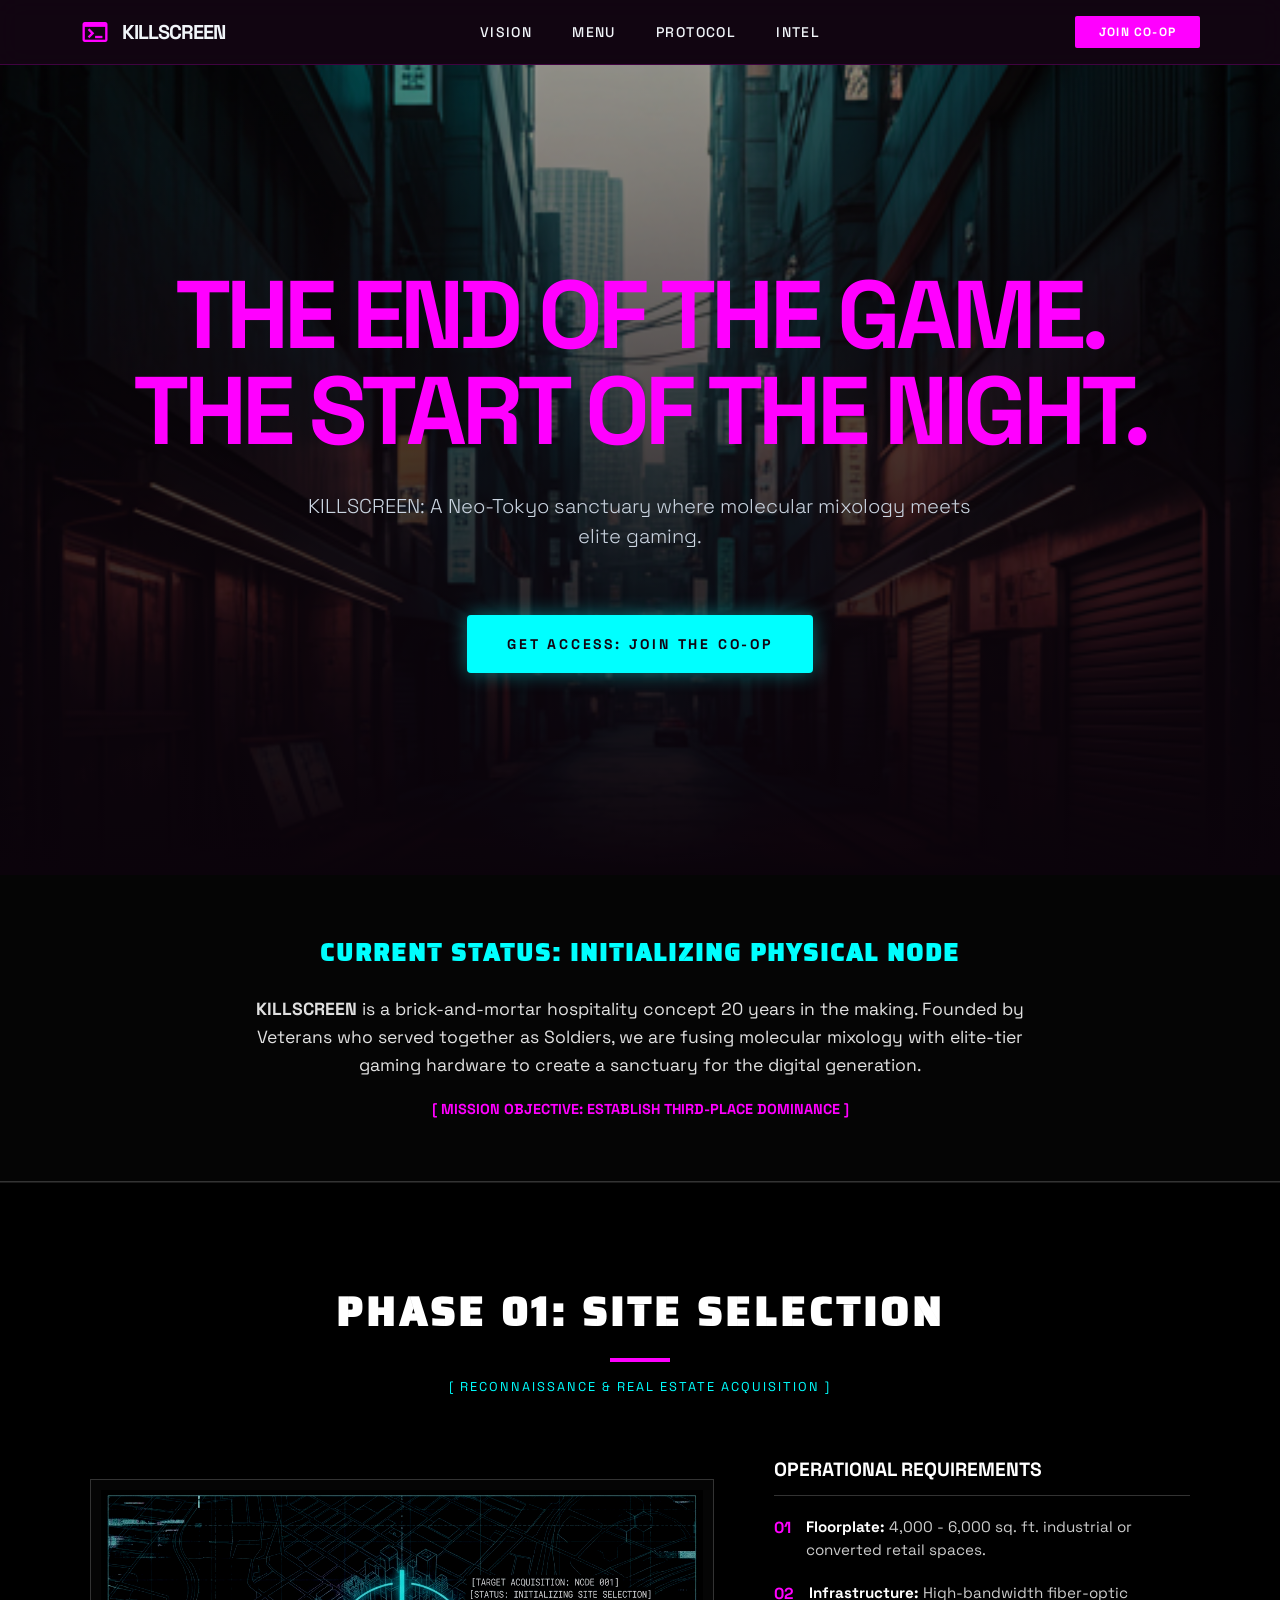
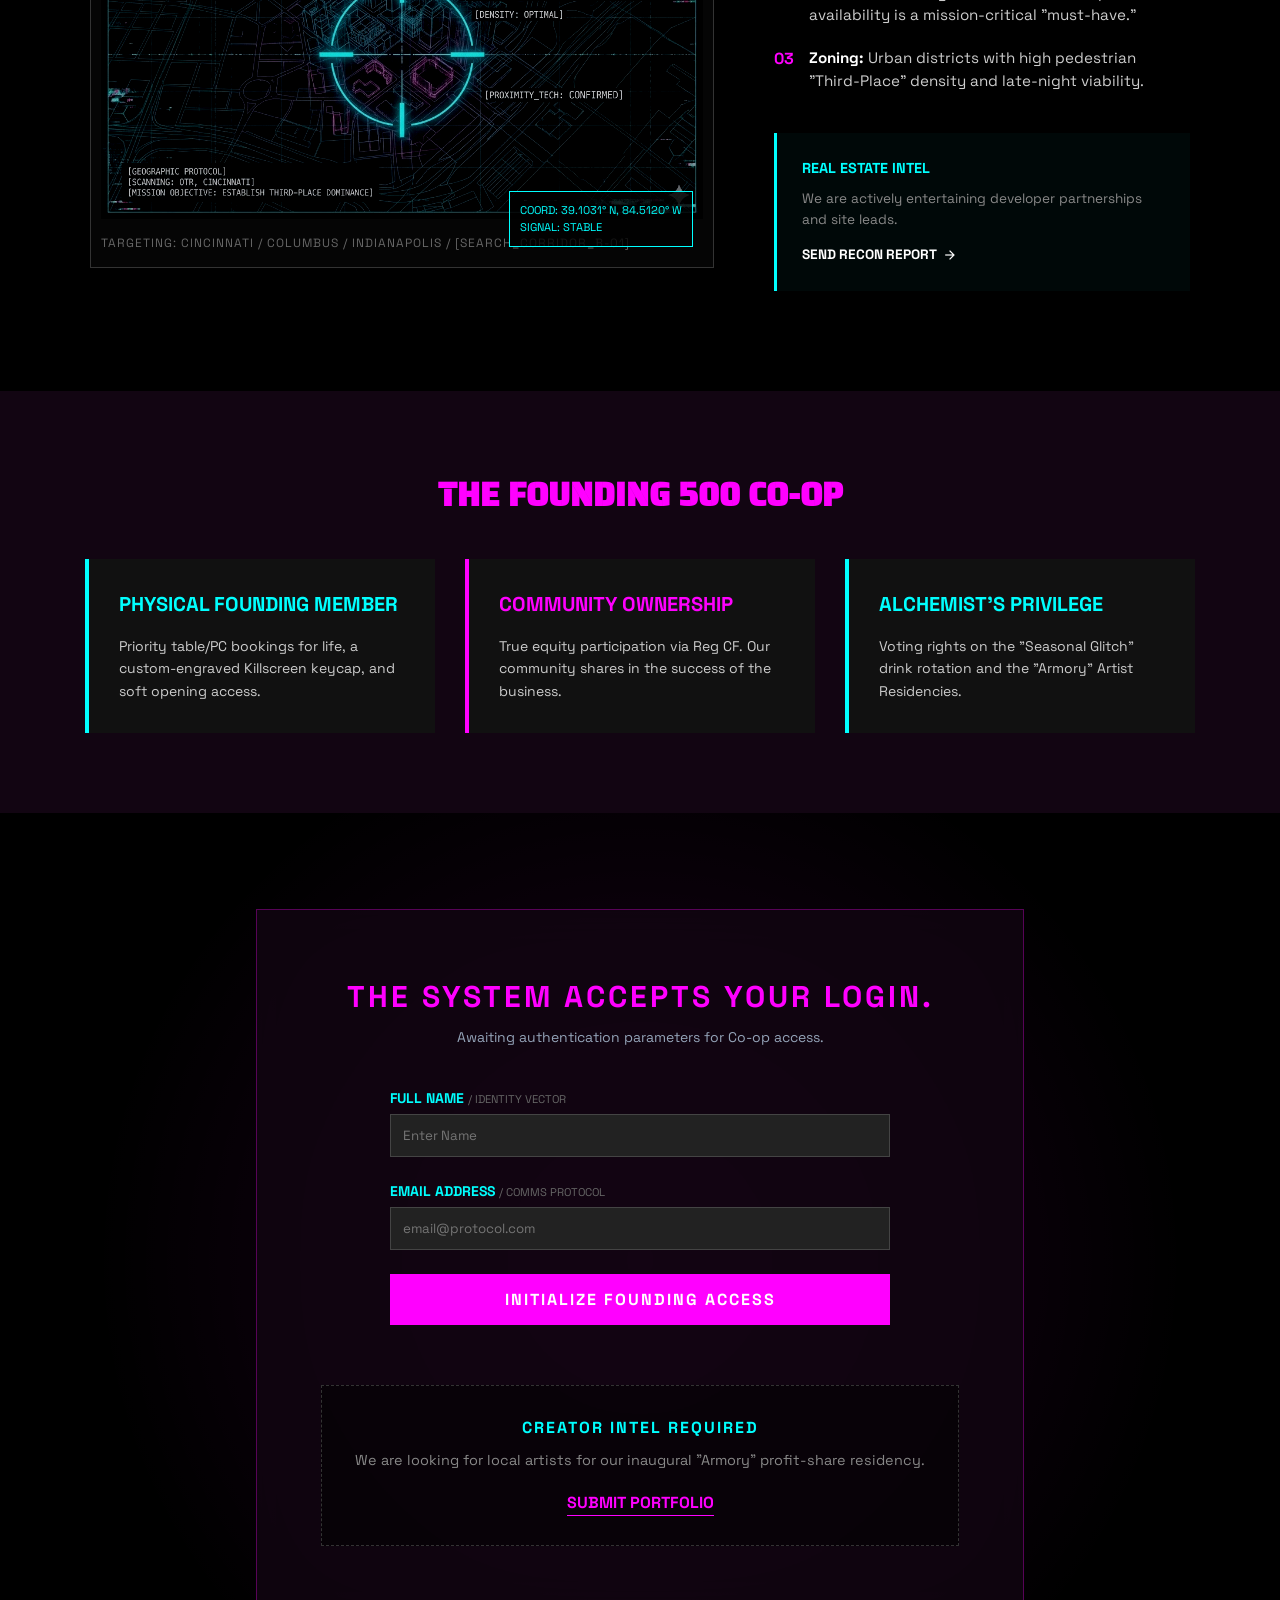
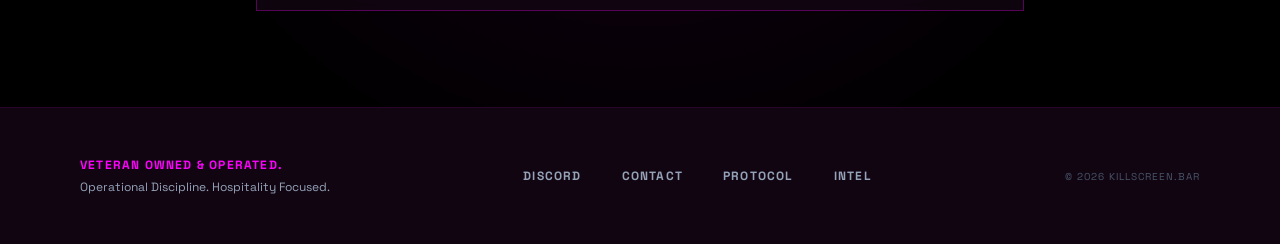
==== commit 2d0bc228: "updates" ====
--- a/index.html
+++ b/index.html
@@ -9,28 +9,47 @@
     <link href="https://fonts.googleapis.com/css2?family=Saira+Stencil+One&display=swap" rel="stylesheet" />
     <link href="https://fonts.googleapis.com/css2?family=Material+Symbols+Outlined:wght,FILL@100..700,0..1&display=swap"
         rel="stylesheet" />
-    <link rel="stylesheet" href="index.css" />
-    <title>KILLSCREEN | Neo-Tokyo Gaming & Cocktails</title>
+    <link rel="stylesheet" href="style.css" />
+    <title>KILLSCREEN | Neo-Tokyo Gaming &amp; Cocktails</title>
+    <meta name="description"
+        content="KILLSCREEN is a Neo-Tokyo sanctuary where molecular mixology meets elite gaming. Join the Founding 500 Co-op." />
 </head>
 
-<body style="background: #000;">
-    <div style="position: relative; display: flex; min-height: 100vh; flex-direction: column;">
+<body>
+    <div class="site-wrapper">
+
+        <!-- Mobile Nav Drawer -->
+        <div class="nav-drawer" id="navDrawer" aria-hidden="true">
+            <button class="nav-drawer__close" id="navClose" aria-label="Close menu">✕</button>
+            <a class="nav-drawer__link" href="index.html#vision">Vision</a>
+            <a class="nav-drawer__link" href="menu.html">Menu</a>
+            <a class="nav-drawer__link" href="protocol.html">Protocol</a>
+            <a class="nav-drawer__link" href="intel.html">Intel</a>
+            <a class="nav-drawer__cta" href="#access">JOIN CO-OP</a>
+        </div>
 
         <header class="site-header">
-            <div class="brand" onclick="window.location.href='index.html'" style="cursor:pointer;">
+            <div class="brand" onclick="window.location.href='index.html'">
                 <span class="material-symbols-outlined brand-icon">terminal</span>
                 <h2 class="brand-title">KILLSCREEN</h2>
             </div>
-            <nav class="main-nav">
+            <nav class="main-nav" aria-label="Primary navigation">
                 <a class="nav-link" href="#vision">Vision</a>
                 <a class="nav-link" href="menu.html">Menu</a>
                 <a class="nav-link" href="protocol.html">Protocol</a>
                 <a class="nav-link" href="intel.html">Intel</a>
             </nav>
-            <button class="btn-join" onclick="window.location.href='#access'">JOIN CO-OP</button>
+            <div class="header-actions">
+                <button class="btn-join" onclick="window.location.href='#access'">JOIN CO-OP</button>
+                <button class="nav-toggle" id="navToggle" aria-label="Open menu" aria-expanded="false">
+                    <span></span>
+                    <span></span>
+                    <span></span>
+                </button>
+            </div>
         </header>
 
-        <main style="flex: 1;">
+        <main>
             <section class="hero">
                 <div class="hero-background">
                     <div class="hero-gradient"></div>
@@ -44,7 +63,7 @@
                     <p class="hero-subtitle">
                         KILLSCREEN: A Neo-Tokyo sanctuary where molecular mixology meets elite gaming.
                     </p>
-                    <div style="padding-top: 2rem;">
+                    <div class="hero-cta">
                         <button class="btn-access" onclick="window.location.href='#access'">GET ACCESS: JOIN THE
                             CO-OP</button>
                     </div>
@@ -65,75 +84,56 @@
                 </div>
             </section>
 
-            <section id="vision" style="padding: 100px 20px; background: #000; border-top: 1px solid #1a1a1a;">
-                <div style="max-width: 1100px; margin: 0 auto;">
-
-                    <div style="margin-bottom: 60px; text-align: center;">
-                        <h2
-                            style="color: #fff; font-family: 'Saira Stencil One'; font-size: 2.5rem; margin: 0; letter-spacing: 4px;">
-                            PHASE 01: SITE SELECTION</h2>
-                        <div style="width: 60px; height: 4px; background: #ff00ff; margin: 15px auto;"></div>
-                        <p
-                            style="color: #0ff; font-family: 'Space Grotesk'; text-transform: uppercase; letter-spacing: 2px; font-size: 0.8rem;">
-                            [ RECONNAISSANCE & REAL ESTATE ACQUISITION ]</p>
-                    </div>
-
-                    <div style="display: grid; grid-template-columns: 1.2fr 0.8fr; gap: 60px; align-items: center;">
-
-                        <div
-                            style="position: relative; border: 1px solid #333; padding: 10px; background: rgba(255,255,255,0.02);">
-                            <img src="map.jpg" alt="Tactical Map"
-                                style="width: 100%; display: block; filter: brightness(0.8) contrast(1.2);">
-
-                            <div
-                                style="position: absolute; bottom: 20px; right: 20px; background: rgba(0,0,0,0.8); border: 1px solid #0ff; padding: 10px; font-family: 'Space Grotesk'; font-size: 0.7rem; color: #0ff;">
+            <section id="vision" class="vision-section">
+                <div class="vision-inner">
+
+                    <div class="section-header">
+                        <h2 class="section-title">PHASE 01: SITE SELECTION</h2>
+                        <div class="section-divider"></div>
+                        <p class="section-subtitle">[ RECONNAISSANCE &amp; REAL ESTATE ACQUISITION ]</p>
+                    </div>
+
+                    <div class="vision-grid-layout">
+
+                        <div class="vision-map-frame">
+                            <img src="map.jpg" alt="Tactical Map" class="vision-map-img">
+                            <div class="vision-map-coords">
                                 COORD: 39.1031° N, 84.5120° W<br>
                                 SIGNAL: STABLE
                             </div>
-                            <div
-                                style="padding: 15px 0 5px 0; color: #666; font-family: 'Space Grotesk'; font-size: 0.75rem; text-transform: uppercase; letter-spacing: 1px;">
+                            <div class="vision-map-caption">
                                 Targeting: Cincinnati / Columbus / Indianapolis / [SEARCH_CORRIDOR_B-01]
                             </div>
                         </div>
 
-                        <div style="font-family: 'Space Grotesk';">
-                            <h3
-                                style="color: #fff; font-size: 1.2rem; margin-top: 0; margin-bottom: 20px; border-bottom: 1px solid #333; padding-bottom: 10px;">
-                                OPERATIONAL REQUIREMENTS</h3>
-
-                            <div style="display: flex; flex-direction: column; gap: 20px;">
-                                <div style="display: flex; gap: 15px;">
-                                    <span style="color: #ff00ff; font-weight: bold;">01</span>
-                                    <p style="color: #ccc; margin: 0; font-size: 0.95rem;"><strong
-                                            style="color: #fff;">Floorplate:</strong> 4,000 - 6,000 sq. ft. industrial
-                                        or converted retail spaces.</p>
+                        <div class="vision-ops">
+                            <h3 class="vision-ops-header">OPERATIONAL REQUIREMENTS</h3>
+
+                            <div class="vision-ops-list">
+                                <div class="vision-ops-item">
+                                    <span class="vision-ops-number">01</span>
+                                    <p class="vision-ops-text"><strong>Floorplate:</strong> 4,000 - 6,000 sq. ft.
+                                        industrial or converted retail spaces.</p>
                                 </div>
-                                <div style="display: flex; gap: 15px;">
-                                    <span style="color: #ff00ff; font-weight: bold;">02</span>
-                                    <p style="color: #ccc; margin: 0; font-size: 0.95rem;"><strong
-                                            style="color: #fff;">Infrastructure:</strong> High-bandwidth fiber-optic
-                                        availability is a mission-critical "must-have."</p>
+                                <div class="vision-ops-item">
+                                    <span class="vision-ops-number">02</span>
+                                    <p class="vision-ops-text"><strong>Infrastructure:</strong> High-bandwidth
+                                        fiber-optic availability is a mission-critical "must-have."</p>
                                 </div>
-                                <div style="display: flex; gap: 15px;">
-                                    <span style="color: #ff00ff; font-weight: bold;">03</span>
-                                    <p style="color: #ccc; margin: 0; font-size: 0.95rem;"><strong
-                                            style="color: #fff;">Zoning:</strong> Urban districts with high pedestrian
-                                        "Third-Place" density and late-night viability.</p>
+                                <div class="vision-ops-item">
+                                    <span class="vision-ops-number">03</span>
+                                    <p class="vision-ops-text"><strong>Zoning:</strong> Urban districts with high
+                                        pedestrian "Third-Place" density and late-night viability.</p>
                                 </div>
                             </div>
 
-                            <div
-                                style="margin-top: 40px; padding: 25px; background: rgba(0, 255, 255, 0.03); border-left: 3px solid #0ff;">
-                                <h4
-                                    style="color: #0ff; margin: 0 0 10px 0; font-size: 0.9rem; text-transform: uppercase;">
-                                    Real Estate Intel</h4>
-                                <p style="color: #888; font-size: 0.85rem; line-height: 1.5; margin-bottom: 15px;">
+                            <div class="vision-recon">
+                                <h4 class="vision-recon-title">Real Estate Intel</h4>
+                                <p class="vision-recon-text">
                                     We are actively entertaining developer partnerships and site leads.
                                 </p>
-                                <a href="mailto:admin@killscreen.bar"
-                                    style="color: #fff; text-decoration: none; font-weight: bold; font-size: 0.85rem; display: flex; align-items: center; gap: 5px;">
-                                    SEND RECON REPORT <span class="material-symbols-outlined"
-                                        style="font-size: 1rem;">arrow_forward</span>
+                                <a href="mailto:admin@killscreen.bar" class="vision-recon-link">
+                                    SEND RECON REPORT <span class="material-symbols-outlined">arrow_forward</span>
                                 </a>
                             </div>
                         </div>
@@ -170,40 +170,33 @@
                         <h2 class="access-title">THE SYSTEM ACCEPTS YOUR LOGIN.</h2>
                         <p class="access-subtitle">Awaiting authentication parameters for Co-op access.</p>
                     </div>
-                    <form action="#">
+                    <form action="https://formspree.io/f/xdkkvpdb" method="POST">
                         <div class="form-wrapper">
                             <div class="form-group">
                                 <label class="form-label">FULL NAME <span class="form-label-sub">/ IDENTITY
                                         VECTOR</span></label>
-                                <input type="text" placeholder="Enter Name" class="form-input">
+                                <input type="text" name="name" placeholder="Enter Name" class="form-input">
                             </div>
                             <div class="form-group">
                                 <label class="form-label">EMAIL ADDRESS <span class="form-label-sub">/ COMMS
                                         PROTOCOL</span></label>
-                                <input type="email" placeholder="email@protocol.com" class="form-input">
-                            </div>
-                            <button class="btn-submit">INITIALIZE FOUNDING ACCESS</button>
+                                <input type="email" name="email" placeholder="email@protocol.com" class="form-input">
+                            </div>
+                            <button type="submit" class="btn-submit">INITIALIZE FOUNDING ACCESS</button>
                         </div>
                     </form>
 
-                    <div
-                        style="margin-top: 60px; padding: 30px; border: 1px dashed #333; background: rgba(0,0,0,0.5); text-align: center;">
-                        <h4
-                            style="color: #0ff; font-family: 'Space Grotesk'; margin-bottom: 10px; text-transform: uppercase; letter-spacing: 2px;">
-                            Creator Intel Required</h4>
-                        <p style="color: #888; font-size: 0.9rem; font-family: 'Space Grotesk'; margin-bottom: 20px;">
-                            We are looking for local artists for our inaugural "Armory" profit-share residency.
-                        </p>
-                        <a href="mailto:art@killscreen.bar"
-                            style="color: #ff00ff; text-decoration: none; font-family: 'Space Grotesk'; font-weight: bold; border-bottom: 1px solid #ff00ff; padding-bottom: 2px;">SUBMIT
-                            PORTFOLIO</a>
+                    <div class="access-artist-callout">
+                        <h4>Creator Intel Required</h4>
+                        <p>We are looking for local artists for our inaugural "Armory" profit-share residency.</p>
+                        <a href="mailto:art@killscreen.bar" class="access-artist-link">SUBMIT PORTFOLIO</a>
                     </div>
                 </div>
             </section>
         </main>
 
         <footer class="site-footer">
-            <div class="max-w-7xl footer-layout" style="margin: 0 auto;">
+            <div class="max-w-7xl footer-layout">
                 <div class="footer-info">
                     <p class="footer-owner">Veteran Owned &amp; Operated.</p>
                     <p class="footer-tagline">Operational Discipline. Hospitality Focused.</p>
@@ -220,6 +213,44 @@
             </div>
         </footer>
     </div>
+
+    <script>
+        const toggle = document.getElementById('navToggle');
+        const drawer = document.getElementById('navDrawer');
+        const close = document.getElementById('navClose');
+
+        function openDrawer() {
+            drawer.classList.add('is-open');
+            toggle.classList.add('is-open');
+            toggle.setAttribute('aria-expanded', 'true');
+            drawer.setAttribute('aria-hidden', 'false');
+            document.body.style.overflow = 'hidden';
+        }
+
+        function closeDrawer() {
+            drawer.classList.remove('is-open');
+            toggle.classList.remove('is-open');
+            toggle.setAttribute('aria-expanded', 'false');
+            drawer.setAttribute('aria-hidden', 'true');
+            document.body.style.overflow = '';
+        }
+
+        toggle.addEventListener('click', () => {
+            drawer.classList.contains('is-open') ? closeDrawer() : openDrawer();
+        });
+
+        close.addEventListener('click', closeDrawer);
+
+        // Close on any drawer link click
+        drawer.querySelectorAll('a').forEach(link => {
+            link.addEventListener('click', closeDrawer);
+        });
+
+        // Close on Escape
+        document.addEventListener('keydown', e => {
+            if (e.key === 'Escape') closeDrawer();
+        });
+    </script>
 </body>
 
 </html>
--- a/style.css
+++ b/style.css
@@ -0,0 +1,1333 @@
+/* ============================================================
+   KILLSCREEN — style.css
+   ============================================================ */
+
+/* ── Variables ─────────────────────────────────────────────── */
+:root {
+    --primary: #ff00ff;
+    --secondary: #00ffff;
+    --background-light: #f8f5f8;
+    --background-dark: #120512;
+    --black: #000000;
+    --text-main: #f1f5f9;
+    --text-muted: #94a3b8;
+    --text-dark: #0f172a;
+    --text-slate-600: #475569;
+    --border-color: rgba(255, 0, 255, 0.2);
+    --font-display: "Space Grotesk", sans-serif;
+    --font-accent: "Saira Stencil One", sans-serif;
+    --radius-DEFAULT: 0.125rem;
+    --radius-lg: 0.25rem;
+    --radius-xl: 0.5rem;
+    --radius-full: 0.75rem;
+    --transition: all 0.3s ease;
+}
+
+/* ── Reset ──────────────────────────────────────────────────── */
+* {
+    box-sizing: border-box;
+    margin: 0;
+    padding: 0;
+}
+
+html {
+    scroll-behavior: smooth;
+}
+
+body {
+    background-color: var(--background-dark);
+    color: var(--text-main);
+    font-family: var(--font-display);
+    -webkit-font-smoothing: antialiased;
+    -moz-osx-font-smoothing: grayscale;
+    line-height: 1.5;
+    overflow-x: hidden;
+}
+
+a {
+    text-decoration: none;
+    color: inherit;
+}
+
+button {
+    cursor: pointer;
+    border: none;
+    background: none;
+    font-family: inherit;
+}
+
+img {
+    max-width: 100%;
+    height: auto;
+    display: block;
+}
+
+/* ── Site wrapper ───────────────────────────────────────────── */
+.site-wrapper {
+    position: relative;
+    display: flex;
+    min-height: 100vh;
+    flex-direction: column;
+}
+
+/* ── Layout Utilities ───────────────────────────────────────── */
+.container {
+    width: 100%;
+    padding-left: 1.5rem;
+    padding-right: 1.5rem;
+    margin-left: auto;
+    margin-right: auto;
+}
+
+@media (min-width: 1024px) {
+    .container {
+        padding-left: 5rem;
+        padding-right: 5rem;
+    }
+}
+
+.max-w-7xl {
+    max-width: 80rem;
+    margin-inline: auto;
+}
+
+.max-w-5xl {
+    max-width: 64rem;
+    margin-inline: auto;
+}
+
+.max-w-3xl {
+    max-width: 48rem;
+    margin-inline: auto;
+}
+
+/* ── Color Utilities ────────────────────────────────────────── */
+.text-primary {
+    color: var(--primary);
+}
+
+.text-secondary {
+    color: var(--secondary);
+}
+
+.text-slate-100 {
+    color: #f1f5f9;
+}
+
+.text-slate-300 {
+    color: #cbd5e1;
+}
+
+.text-slate-400 {
+    color: #94a3b8;
+}
+
+.text-slate-500 {
+    color: #64748b;
+}
+
+.text-slate-600 {
+    color: #475569;
+}
+
+.bg-black {
+    background-color: var(--black);
+}
+
+.bg-primary {
+    background-color: var(--primary);
+}
+
+.bg-secondary {
+    background-color: var(--secondary);
+}
+
+/* ── Typography Utilities ───────────────────────────────────── */
+.uppercase {
+    text-transform: uppercase;
+}
+
+.font-bold {
+    font-weight: 700;
+}
+
+.font-black {
+    font-weight: 900;
+}
+
+.font-light {
+    font-weight: 300;
+}
+
+.tracking-widest {
+    letter-spacing: 0.1em;
+}
+
+.tracking-tighter {
+    letter-spacing: -0.05em;
+}
+
+/* ============================================================
+   NAVIGATION
+   ============================================================ */
+.site-header {
+    position: sticky;
+    top: 0;
+    z-index: 50;
+    width: 100%;
+    border-bottom: 1px solid var(--border-color);
+    background-color: rgba(18, 5, 18, 0.8);
+    backdrop-filter: blur(12px);
+    padding: 1rem 1.5rem;
+    display: flex;
+    align-items: center;
+    justify-content: space-between;
+}
+
+@media (min-width: 1024px) {
+    .site-header {
+        padding-left: 5rem;
+        padding-right: 5rem;
+    }
+}
+
+.brand {
+    display: flex;
+    align-items: center;
+    gap: 0.75rem;
+    cursor: pointer;
+}
+
+.brand-icon {
+    font-size: 1.875rem;
+    color: var(--primary);
+}
+
+.brand-title {
+    font-size: 1.25rem;
+    font-weight: 700;
+    letter-spacing: -0.05em;
+    color: var(--text-main);
+}
+
+/* Desktop nav */
+.main-nav {
+    display: none;
+    align-items: center;
+    gap: 2.5rem;
+}
+
+@media (min-width: 768px) {
+    .main-nav {
+        display: flex;
+    }
+}
+
+.nav-link {
+    font-size: 0.875rem;
+    font-weight: 500;
+    color: inherit;
+    text-transform: uppercase;
+    letter-spacing: 0.1em;
+    transition: color 0.2s ease;
+}
+
+.nav-link:hover {
+    color: var(--primary);
+}
+
+.nav-link--active {
+    color: var(--primary);
+    border-bottom: 1px solid var(--primary);
+    padding-bottom: 2px;
+}
+
+/* Hamburger toggle button */
+.nav-toggle {
+    display: flex;
+    flex-direction: column;
+    justify-content: center;
+    gap: 5px;
+    width: 36px;
+    height: 36px;
+    padding: 4px;
+    background: none;
+    border: none;
+    cursor: pointer;
+    z-index: 60;
+}
+
+@media (min-width: 768px) {
+    .nav-toggle {
+        display: none;
+    }
+}
+
+.nav-toggle span {
+    display: block;
+    height: 2px;
+    background: var(--text-main);
+    transition: var(--transition);
+    transform-origin: center;
+}
+
+.nav-toggle.is-open span:nth-child(1) {
+    transform: translateY(7px) rotate(45deg);
+}
+
+.nav-toggle.is-open span:nth-child(2) {
+    opacity: 0;
+}
+
+.nav-toggle.is-open span:nth-child(3) {
+    transform: translateY(-7px) rotate(-45deg);
+}
+
+/* Mobile drawer overlay */
+.nav-drawer {
+    position: fixed;
+    inset: 0;
+    z-index: 55;
+    background: rgba(0, 0, 0, 0.97);
+    display: flex;
+    flex-direction: column;
+    align-items: center;
+    justify-content: center;
+    gap: 2.5rem;
+    transform: translateX(-100%);
+    transition: transform 0.35s cubic-bezier(0.4, 0, 0.2, 1);
+}
+
+.nav-drawer.is-open {
+    transform: translateX(0);
+}
+
+.nav-drawer__close {
+    position: absolute;
+    top: 1.25rem;
+    right: 1.5rem;
+    font-size: 1.5rem;
+    color: var(--text-muted);
+    background: none;
+    border: none;
+    cursor: pointer;
+    transition: color 0.2s;
+}
+
+.nav-drawer__close:hover {
+    color: var(--primary);
+}
+
+.nav-drawer__link {
+    font-size: 1.75rem;
+    font-weight: 700;
+    text-transform: uppercase;
+    letter-spacing: 0.2em;
+    color: var(--text-main);
+    transition: color 0.2s;
+}
+
+.nav-drawer__link:hover,
+.nav-drawer__link--active {
+    color: var(--primary);
+}
+
+.nav-drawer__cta {
+    margin-top: 1rem;
+    background-color: var(--primary);
+    color: white;
+    padding: 0.75rem 2.5rem;
+    font-size: 0.875rem;
+    font-weight: 700;
+    text-transform: uppercase;
+    letter-spacing: 0.15em;
+    border-radius: var(--radius-DEFAULT);
+}
+
+/* Header right group */
+.header-actions {
+    display: flex;
+    align-items: center;
+    gap: 1rem;
+}
+
+.btn-join {
+    background-color: var(--primary);
+    color: white;
+    padding: 0.5rem 1.5rem;
+    font-size: 0.75rem;
+    font-weight: 700;
+    text-transform: uppercase;
+    letter-spacing: 0.1em;
+    border-radius: var(--radius-DEFAULT);
+    transition: all 0.2s ease;
+}
+
+.btn-join:hover {
+    background-color: rgba(255, 0, 255, 0.8);
+}
+
+/* ============================================================
+   HERO SECTION
+   ============================================================ */
+.hero {
+    position: relative;
+    min-height: 90vh;
+    display: flex;
+    align-items: center;
+    justify-content: center;
+    overflow: hidden;
+    padding: 0 1.5rem;
+}
+
+/* Sub-pages use hero as a full-height backdrop + block layout */
+.hero--subpage {
+    min-height: 100vh;
+    height: auto;
+    display: block;
+}
+
+.hero-background {
+    position: absolute;
+    inset: 0;
+    z-index: 0;
+}
+
+.hero-gradient {
+    position: absolute;
+    inset: 0;
+    background: linear-gradient(to bottom, transparent, rgba(18, 5, 18, 0.6), var(--background-dark));
+    z-index: 10;
+}
+
+.hero-overlay {
+    position: absolute;
+    inset: 0;
+    background-color: rgba(0, 0, 0, 0.4);
+    z-index: 10;
+}
+
+.hero-image {
+    width: 100%;
+    height: 100%;
+    object-fit: cover;
+}
+
+.hero-content {
+    position: relative;
+    z-index: 20;
+    max-width: 64rem;
+    text-align: center;
+    padding: 2rem 0;
+}
+
+.hero-title {
+    font-size: 3rem;
+    font-weight: 900;
+    letter-spacing: -0.05em;
+    color: var(--primary);
+    line-height: 1;
+    margin-bottom: 2rem;
+}
+
+@media (min-width: 768px) {
+    .hero-title {
+        font-size: 6rem;
+    }
+}
+
+.hero-subtitle {
+    max-width: 42rem;
+    margin: 0 auto 2rem;
+    font-size: 1.125rem;
+    color: #cbd5e1;
+    font-weight: 300;
+}
+
+@media (min-width: 768px) {
+    .hero-subtitle {
+        font-size: 1.25rem;
+    }
+}
+
+.hero-cta {
+    padding-top: 2rem;
+}
+
+.btn-access {
+    background-color: var(--secondary);
+    color: var(--background-dark);
+    padding: 1.25rem 2.5rem;
+    font-size: 0.875rem;
+    font-weight: 900;
+    text-transform: uppercase;
+    letter-spacing: 0.2em;
+    border-radius: var(--radius-lg);
+    transition: transform 0.3s ease, box-shadow 0.3s ease;
+    box-shadow: 0 0 20px rgba(0, 255, 255, 0.4);
+}
+
+.btn-access:hover {
+    transform: scale(1.05);
+}
+
+/* ============================================================
+   MISSION SECTION
+   ============================================================ */
+.mission {
+    padding: 3.75rem 1.25rem;
+    background-color: #050505;
+    border-bottom: 1px solid #333;
+}
+
+.mission-content {
+    max-width: 50rem;
+    margin: 0 auto;
+    text-align: center;
+}
+
+.mission-title {
+    color: var(--secondary);
+    font-family: var(--font-accent);
+    letter-spacing: 2px;
+    margin-bottom: 1.5rem;
+    text-transform: uppercase;
+    font-size: 1.5rem;
+}
+
+.mission-text {
+    color: #e0e0e0;
+    font-size: 1.1rem;
+    line-height: 1.6;
+    margin-bottom: 1.25rem;
+}
+
+.mission-objective {
+    margin-top: 1.25rem;
+    color: var(--primary);
+    font-weight: bold;
+    text-transform: uppercase;
+    font-size: 0.9rem;
+}
+
+/* ============================================================
+   VISION SECTION (index.html #vision)
+   ============================================================ */
+.vision-section {
+    padding: 100px 20px;
+    background: #000;
+    border-top: 1px solid #1a1a1a;
+}
+
+.vision-inner {
+    max-width: 1100px;
+    margin: 0 auto;
+}
+
+/* Section heading block (reused in vision) */
+.section-header {
+    margin-bottom: 60px;
+    text-align: center;
+}
+
+.section-title {
+    color: #fff;
+    font-family: var(--font-accent);
+    font-size: 2.5rem;
+    margin: 0;
+    letter-spacing: 4px;
+}
+
+.section-divider {
+    width: 60px;
+    height: 4px;
+    background: var(--primary);
+    margin: 15px auto;
+}
+
+.section-subtitle {
+    color: var(--secondary);
+    font-family: var(--font-display);
+    text-transform: uppercase;
+    letter-spacing: 2px;
+    font-size: 0.8rem;
+}
+
+/* Two-column grid: map + ops */
+.vision-grid-layout {
+    display: grid;
+    grid-template-columns: 1fr;
+    gap: 60px;
+    align-items: center;
+}
+
+@media (min-width: 768px) {
+    .vision-grid-layout {
+        grid-template-columns: 1.2fr 0.8fr;
+    }
+}
+
+/* Map frame */
+.vision-map-frame {
+    position: relative;
+    border: 1px solid #333;
+    padding: 10px;
+    background: rgba(255, 255, 255, 0.02);
+}
+
+.vision-map-img {
+    width: 100%;
+    display: block;
+    filter: brightness(0.8) contrast(1.2);
+}
+
+.vision-map-coords {
+    position: absolute;
+    bottom: 20px;
+    right: 20px;
+    background: rgba(0, 0, 0, 0.8);
+    border: 1px solid var(--secondary);
+    padding: 10px;
+    font-family: var(--font-display);
+    font-size: 0.7rem;
+    color: var(--secondary);
+}
+
+.vision-map-caption {
+    padding: 15px 0 5px 0;
+    color: #666;
+    font-family: var(--font-display);
+    font-size: 0.75rem;
+    text-transform: uppercase;
+    letter-spacing: 1px;
+}
+
+/* Ops column */
+.vision-ops {
+    font-family: var(--font-display);
+}
+
+.vision-ops-header {
+    color: #fff;
+    font-size: 1.2rem;
+    margin-top: 0;
+    margin-bottom: 20px;
+    border-bottom: 1px solid #333;
+    padding-bottom: 10px;
+}
+
+.vision-ops-list {
+    display: flex;
+    flex-direction: column;
+    gap: 20px;
+}
+
+.vision-ops-item {
+    display: flex;
+    gap: 15px;
+}
+
+.vision-ops-number {
+    color: var(--primary);
+    font-weight: bold;
+    flex-shrink: 0;
+}
+
+.vision-ops-text {
+    color: #ccc;
+    margin: 0;
+    font-size: 0.95rem;
+}
+
+.vision-ops-text strong {
+    color: #fff;
+}
+
+/* Recon callout box */
+.vision-recon {
+    margin-top: 40px;
+    padding: 25px;
+    background: rgba(0, 255, 255, 0.03);
+    border-left: 3px solid var(--secondary);
+}
+
+.vision-recon-title {
+    color: var(--secondary);
+    margin: 0 0 10px 0;
+    font-size: 0.9rem;
+    text-transform: uppercase;
+}
+
+.vision-recon-text {
+    color: #888;
+    font-size: 0.85rem;
+    line-height: 1.5;
+    margin-bottom: 15px;
+}
+
+.vision-recon-link {
+    color: #fff;
+    text-decoration: none;
+    font-weight: bold;
+    font-size: 0.85rem;
+    display: flex;
+    align-items: center;
+    gap: 5px;
+}
+
+.vision-recon-link .material-symbols-outlined {
+    font-size: 1rem;
+}
+
+/* ============================================================
+   EQUITY SECTION
+   ============================================================ */
+.equity {
+    padding: 5rem 1.25rem;
+}
+
+.equity-title {
+    text-align: center;
+    color: var(--primary);
+    font-family: var(--font-accent);
+    font-size: 2rem;
+    margin-bottom: 2.5rem;
+}
+
+.equity-grid {
+    display: flex;
+    flex-wrap: wrap;
+    justify-content: center;
+    gap: 1.875rem;
+    max-width: 80rem;
+    margin: 0 auto;
+}
+
+.equity-card {
+    flex: 1;
+    min-width: 280px;
+    max-width: 350px;
+    background: #111;
+    padding: 1.875rem;
+}
+
+.equity-card-cyan {
+    border-left: 4px solid var(--secondary);
+}
+
+.equity-card-magenta {
+    border-left: 4px solid var(--primary);
+}
+
+.equity-card-title {
+    margin-top: 0;
+    margin-bottom: 1rem;
+    font-size: 1.25rem;
+    font-weight: 700;
+}
+
+.equity-card-cyan .equity-card-title {
+    color: var(--secondary);
+}
+
+.equity-card-magenta .equity-card-title {
+    color: var(--primary);
+}
+
+.equity-card-desc {
+    color: #ccc;
+    font-size: 0.875rem;
+    line-height: 1.625;
+}
+
+/* ============================================================
+   ACCESS / FORM SECTION
+   ============================================================ */
+.access {
+    padding: 6rem 1.5rem;
+    background-color: var(--black);
+    position: relative;
+}
+
+@media (min-width: 1024px) {
+    .access {
+        padding: 6rem 5rem;
+    }
+}
+
+.access-bg {
+    position: absolute;
+    inset: 0;
+    background: radial-gradient(circle at center, rgba(255, 0, 255, 0.1) 0%, transparent 70%);
+}
+
+.access-container {
+    max-width: 48rem;
+    margin: 0 auto;
+    position: relative;
+    z-index: 10;
+    border: 1px solid rgba(255, 0, 255, 0.3);
+    padding: 2.5rem;
+    background-color: rgba(18, 5, 18, 0.8);
+    backdrop-filter: blur(24px);
+}
+
+@media (min-width: 768px) {
+    .access-container {
+        padding: 4rem;
+    }
+}
+
+.access-header {
+    text-align: center;
+    margin-bottom: 2.5rem;
+}
+
+.access-title {
+    font-size: 1.875rem;
+    font-weight: 900;
+    color: var(--primary);
+    letter-spacing: 0.1em;
+    text-transform: uppercase;
+    margin-bottom: 0.5rem;
+}
+
+.access-subtitle {
+    color: var(--text-muted);
+    font-size: 0.875rem;
+}
+
+.form-wrapper {
+    max-width: 31.25rem;
+    margin: 0 auto;
+}
+
+.form-group {
+    margin-bottom: 1.5rem;
+}
+
+.form-label {
+    color: var(--secondary);
+    display: block;
+    margin-bottom: 0.3125rem;
+    font-size: 0.875rem;
+    font-weight: bold;
+}
+
+.form-label-sub {
+    font-size: 0.7rem;
+    color: #666;
+    font-weight: normal;
+}
+
+.form-input {
+    width: 100%;
+    padding: 0.75rem;
+    background: #222;
+    border: 1px solid #444;
+    color: #fff;
+    font-family: inherit;
+    outline: none;
+    transition: border-color 0.2s, box-shadow 0.2s;
+}
+
+.form-input:focus {
+    border-color: var(--primary);
+    box-shadow: 0 0 10px rgba(255, 0, 255, 0.2);
+}
+
+.btn-submit {
+    width: 100%;
+    padding: 0.9375rem;
+    background-color: var(--primary);
+    color: #fff;
+    font-weight: bold;
+    font-size: 1rem;
+    text-transform: uppercase;
+    letter-spacing: 2px;
+    border: none;
+    cursor: pointer;
+    transition: background-color 0.2s, box-shadow 0.2s;
+}
+
+.btn-submit:hover {
+    background-color: rgba(255, 0, 255, 0.8);
+    box-shadow: 0 0 20px rgba(255, 0, 255, 0.4);
+}
+
+/* Artist callout inside access section */
+.access-artist-callout {
+    margin-top: 60px;
+    padding: 30px;
+    border: 1px dashed #333;
+    background: rgba(0, 0, 0, 0.5);
+    text-align: center;
+}
+
+.access-artist-callout h4 {
+    color: var(--secondary);
+    margin-bottom: 10px;
+    text-transform: uppercase;
+    letter-spacing: 2px;
+}
+
+.access-artist-callout p {
+    color: #888;
+    font-size: 0.9rem;
+    margin-bottom: 20px;
+}
+
+.access-artist-link {
+    color: var(--primary);
+    font-weight: bold;
+    border-bottom: 1px solid var(--primary);
+    padding-bottom: 2px;
+}
+
+/* ============================================================
+   FOOTER
+   ============================================================ */
+.site-footer {
+    background-color: var(--background-dark);
+    border-top: 1px solid rgba(255, 0, 255, 0.1);
+    padding: 3rem 1.5rem;
+}
+
+@media (min-width: 1024px) {
+    .site-footer {
+        padding: 3rem 5rem;
+    }
+}
+
+.footer-layout {
+    display: flex;
+    flex-direction: column;
+    justify-content: space-between;
+    align-items: center;
+    gap: 2rem;
+}
+
+@media (min-width: 768px) {
+    .footer-layout {
+        flex-direction: row;
+    }
+}
+
+.footer-info {
+    text-align: center;
+}
+
+@media (min-width: 768px) {
+    .footer-info {
+        text-align: left;
+    }
+}
+
+.footer-owner {
+    font-size: 0.75rem;
+    font-weight: 700;
+    letter-spacing: 0.1em;
+    color: var(--primary);
+    text-transform: uppercase;
+    margin-bottom: 0.25rem;
+}
+
+.footer-tagline {
+    color: var(--text-muted);
+    font-size: 0.75rem;
+}
+
+.footer-links {
+    display: flex;
+    align-items: center;
+    gap: 2.5rem;
+}
+
+.footer-link {
+    color: var(--text-muted);
+    font-size: 0.75rem;
+    font-weight: 700;
+    text-transform: uppercase;
+    letter-spacing: 0.1em;
+    transition: color 0.2s;
+}
+
+.footer-link:hover {
+    color: var(--primary);
+}
+
+.footer-copyright {
+    color: var(--text-slate-600);
+    font-size: 0.625rem;
+    letter-spacing: 0.1em;
+    text-transform: uppercase;
+}
+
+/* ============================================================
+   SUB-PAGE SHARED LAYOUT
+   ============================================================ */
+
+/* Inner content area for sub-pages (menu, intel, protocol) */
+.page-main {
+    position: relative;
+    z-index: 10;
+    padding: 140px 20px 80px 20px;
+    max-width: 900px;
+    margin: 0 auto;
+}
+
+.page-main--wide {
+    max-width: 1000px;
+}
+
+/* ── Sub-page page titles ────────────────────────────────────── */
+.subpage-h1 {
+    font-family: var(--font-accent);
+    margin-bottom: 5px;
+    font-size: 3rem;
+    letter-spacing: 4px;
+}
+
+.subpage-h1--cyan {
+    color: var(--secondary);
+}
+
+.subpage-h1--magenta {
+    color: var(--primary);
+}
+
+.subpage-intro {
+    letter-spacing: 2px;
+    margin-bottom: 50px;
+    font-weight: bold;
+    text-transform: uppercase;
+}
+
+.subpage-intro--magenta {
+    color: var(--primary);
+}
+
+.subpage-intro--cyan {
+    color: var(--secondary);
+}
+
+/* ============================================================
+   MENU PAGE
+   ============================================================ */
+.menu-section {
+    margin-bottom: 100px;
+}
+
+.menu-section-header {
+    padding-left: 15px;
+    margin-bottom: 30px;
+}
+
+.menu-section-header--cyan {
+    border-left: 4px solid var(--secondary);
+}
+
+.menu-section-header--magenta {
+    border-left: 4px solid var(--primary);
+}
+
+.menu-section-header--white {
+    border-left: 4px solid #fff;
+}
+
+.menu-section-title {
+    font-family: var(--font-accent);
+    font-size: 2rem;
+    margin: 0;
+}
+
+.menu-section-title--cyan {
+    color: var(--secondary);
+}
+
+.menu-section-title--magenta {
+    color: var(--primary);
+}
+
+.menu-section-title--white {
+    color: #fff;
+}
+
+.menu-section-subtitle {
+    color: #666;
+    margin: 5px 0 0 0;
+    text-transform: uppercase;
+    letter-spacing: 2px;
+    font-size: 0.9rem;
+}
+
+.menu-table {
+    width: 100%;
+    border-collapse: collapse;
+    color: #e0e0e0;
+}
+
+.menu-thead-row {
+    border-bottom: 1px solid #333;
+    text-align: left;
+    font-size: 0.8rem;
+    letter-spacing: 1px;
+}
+
+.menu-thead-row--cyan {
+    color: var(--secondary);
+}
+
+.menu-thead-row--magenta {
+    color: var(--primary);
+}
+
+.menu-thead-row--white {
+    color: #fff;
+}
+
+.menu-th {
+    padding: 10px;
+}
+
+.menu-th--right {
+    padding: 10px;
+    text-align: right;
+}
+
+.menu-tr {
+    border-bottom: 1px solid #111;
+}
+
+.menu-td-name {
+    padding: 15px 10px;
+    font-weight: bold;
+    color: #fff;
+    width: 25%;
+}
+
+.menu-td-desc {
+    padding: 15px 10px;
+    color: #aaa;
+    font-size: 0.9rem;
+}
+
+.menu-td-price {
+    padding: 15px 10px;
+    text-align: right;
+    font-weight: bold;
+}
+
+.menu-td-price--cyan {
+    color: var(--secondary);
+}
+
+.menu-td-price--magenta {
+    color: var(--primary);
+}
+
+.menu-td-price--white {
+    color: #fff;
+}
+
+.armory-status {
+    background: rgba(255, 255, 255, 0.05);
+    padding: 20px;
+    border: 1px dashed #333;
+    margin-bottom: 30px;
+    font-size: 0.9rem;
+    color: #aaa;
+}
+
+.armory-status strong {
+    color: #fff;
+}
+
+/* ============================================================
+   INTEL PAGE
+   ============================================================ */
+.intel-article {
+    border-bottom: 1px solid #222;
+    padding-bottom: 60px;
+    margin-bottom: 40px;
+}
+
+.intel-article h2 {
+    color: #fff;
+    margin-top: 0;
+    text-transform: uppercase;
+    font-size: 2rem;
+}
+
+
+.intel-article-id {
+    color: #666;
+    font-size: 0.8rem;
+    margin-bottom: 15px;
+}
+
+
+.intel-article-body {
+    color: #ccc;
+    line-height: 1.8;
+    font-size: 1.1rem;
+}
+
+.intel-article-body p {
+    margin-top: 20px;
+}
+
+.intel-article-body p:first-child {
+    margin-top: 0;
+}
+
+.intel-article-blockquote {
+    margin-top: 20px;
+    border-left: 3px solid var(--primary);
+    padding-left: 20px;
+    font-style: italic;
+}
+
+.intel-article-highlight {
+    color: var(--secondary);
+    font-weight: bold;
+    text-transform: uppercase;
+    letter-spacing: 1px;
+}
+
+.intel-article-status {
+    margin-top: 40px;
+    display: flex;
+    align-items: center;
+    gap: 15px;
+}
+
+.intel-article-status-line {
+    width: 50px;
+    height: 2px;
+    background: #333;
+    flex-shrink: 0;
+}
+
+.intel-article-status-text {
+    color: var(--primary);
+    font-size: 0.9rem;
+    letter-spacing: 2px;
+}
+
+.intel-article-pending {
+    opacity: 0.3;
+}
+
+.intel-article-pending-id {
+    color: #444;
+    font-size: 0.8rem;
+    margin-bottom: 10px;
+}
+
+.intel-article-pending-title {
+    color: #444;
+    margin-top: 0;
+}
+
+/* ============================================================
+   PROTOCOL PAGE
+   ============================================================ */
+.protocol-intro {
+    margin-bottom: 60px;
+}
+
+.protocol-intro-text {
+    font-size: 1.15rem;
+    line-height: 1.8;
+    border-left: 2px solid #333;
+    padding-left: 25px;
+    color: #aaa;
+}
+
+.rule-panel {
+    margin-bottom: 40px;
+    padding: 40px;
+    border: 1px solid #1a1a1a;
+    backdrop-filter: blur(5px);
+}
+
+.rule-panel--cyan {
+    background: rgba(0, 255, 255, 0.03);
+}
+
+.rule-panel--magenta {
+    background: rgba(255, 0, 255, 0.03);
+}
+
+.rule-panel-title {
+    font-size: 1.4rem;
+    margin-top: 0;
+    letter-spacing: 1px;
+}
+
+.rule-panel-title--cyan {
+    color: var(--secondary);
+}
+
+.rule-panel-title--magenta {
+    color: var(--primary);
+}
+
+.rule-panel-title-sub {
+    color: #444;
+}
+
+.rule-list {
+    list-style: none;
+    padding: 0;
+    line-height: 1.8;
+    margin-top: 25px;
+}
+
+.rule-item {
+    margin-bottom: 20px;
+}
+
+.rule-item:last-child {
+    margin-bottom: 5px;
+}
+
+.rule-title {
+    color: #fff;
+    display: block;
+    margin-bottom: 5px;
+    font-size: 1rem;
+}
+
+.protocol-admin {
+    padding: 30px;
+    border-top: 1px solid #333;
+    margin-top: 40px;
+    background: rgba(255, 255, 255, 0.02);
+}
+
+.protocol-admin-title {
+    color: #fff;
+    font-size: 1.1rem;
+    margin-bottom: 15px;
+    text-transform: uppercase;
+    letter-spacing: 1px;
+}
+
+.protocol-admin-text {
+    font-size: 1rem;
+    color: #888;
+    line-height: 1.6;
+}
+
+/* ============================================================
+   BACKGROUND UTILITY (Intel page)
+   ============================================================ */
+.subdued-bg-intel {
+    background:
+        linear-gradient(rgba(0, 0, 0, 0.85), rgba(0, 0, 0, 0.85)),
+        url('intel.jpg');
+    background-size: cover;
+    background-position: center;
+}
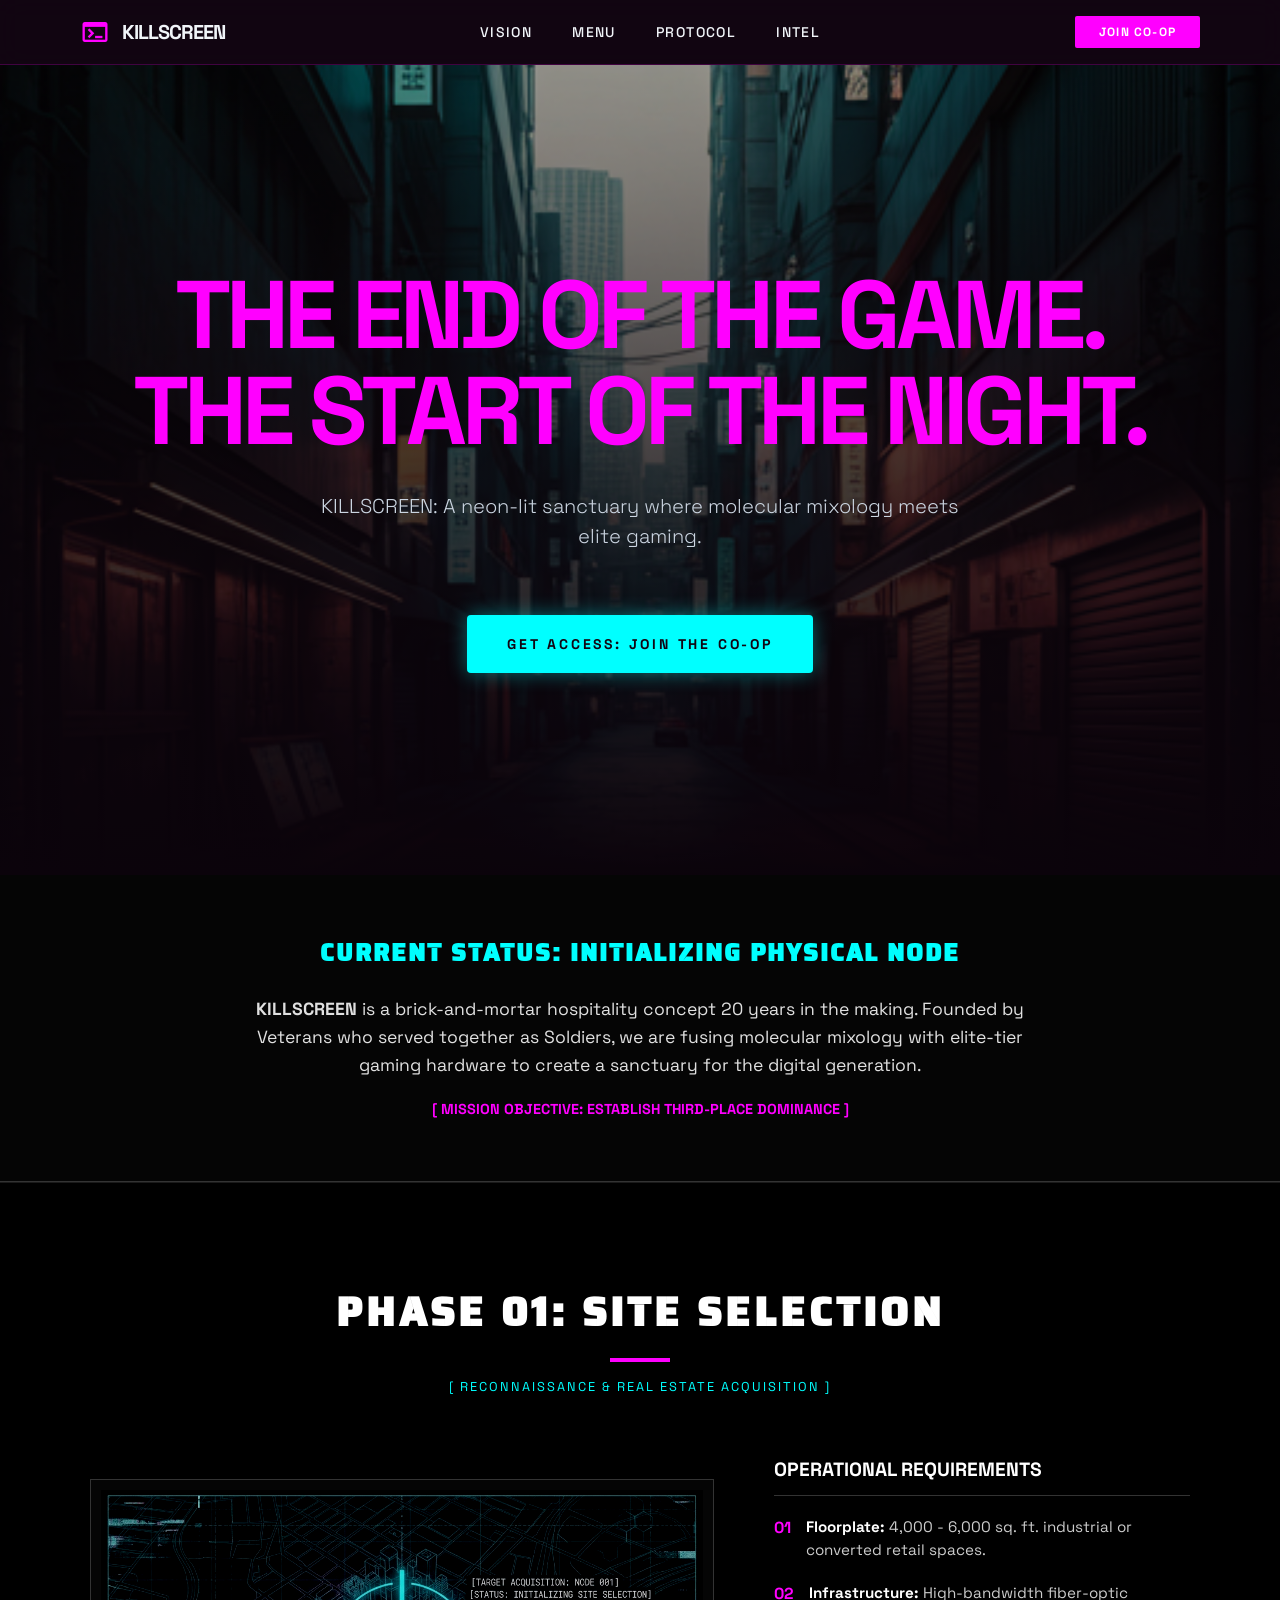
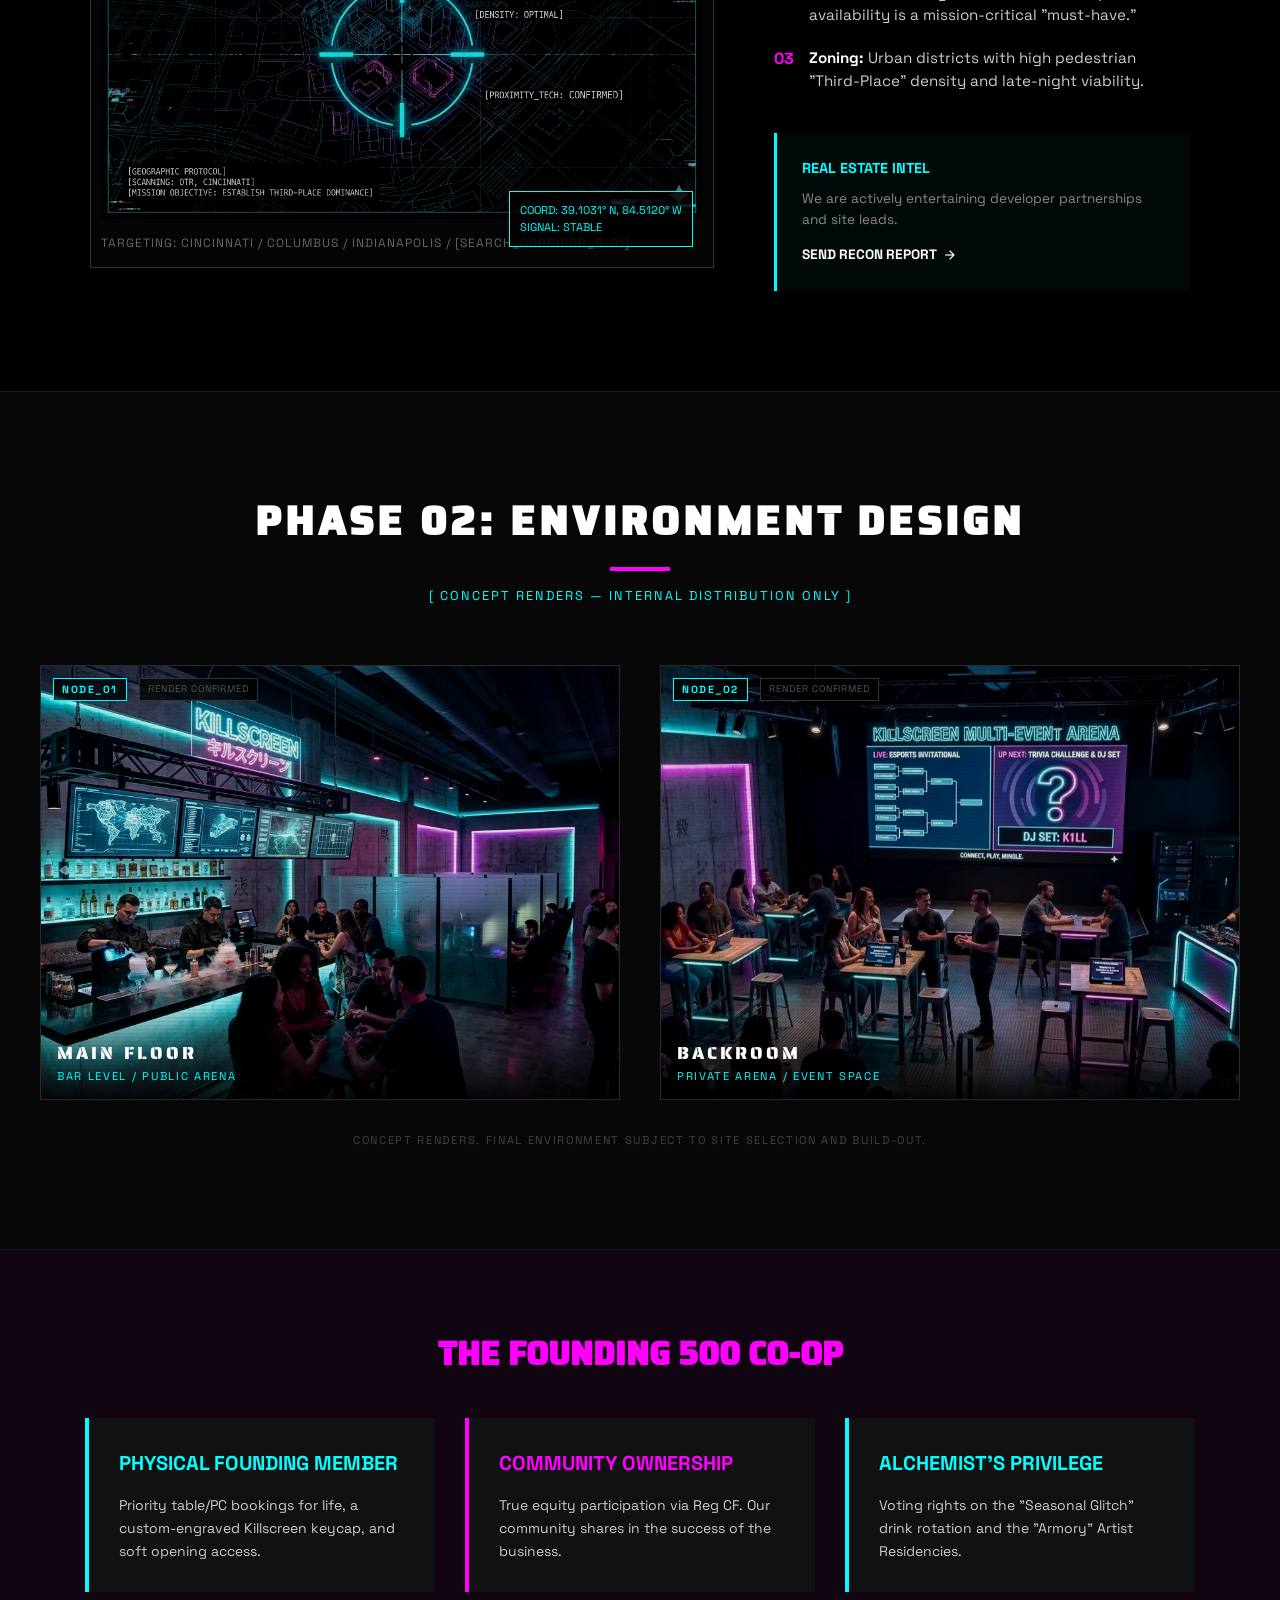
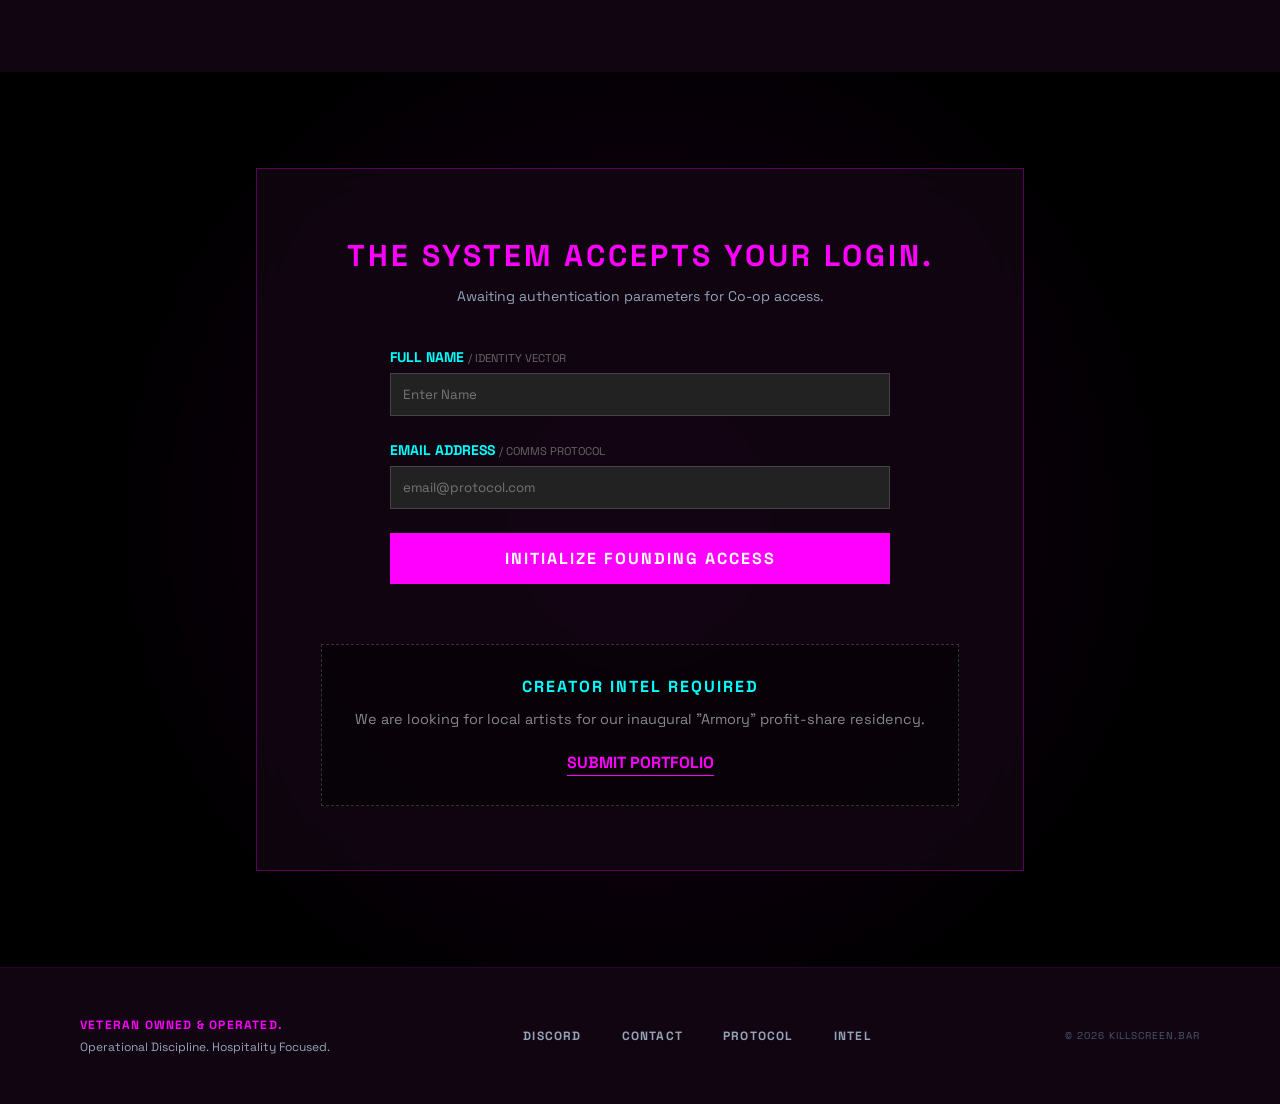
==== commit b8c64d42: "updates" ====
--- a/index.html
+++ b/index.html
@@ -10,9 +10,9 @@
     <link href="https://fonts.googleapis.com/css2?family=Material+Symbols+Outlined:wght,FILL@100..700,0..1&display=swap"
         rel="stylesheet" />
     <link rel="stylesheet" href="style.css" />
-    <title>KILLSCREEN | Neo-Tokyo Gaming &amp; Cocktails</title>
+    <title>KILLSCREEN | Neon City Gaming &amp; Cocktails</title>
     <meta name="description"
-        content="KILLSCREEN is a Neo-Tokyo sanctuary where molecular mixology meets elite gaming. Join the Founding 500 Co-op." />
+        content="KILLSCREEN is a neon-lit sanctuary where molecular mixology meets elite gaming. Join the Founding 500 Co-op." />
 </head>
 
 <body>
@@ -54,14 +54,14 @@
                 <div class="hero-background">
                     <div class="hero-gradient"></div>
                     <div class="hero-overlay"></div>
-                    <img class="hero-image" src="bg.png" alt="Cyberpunk Neo-Tokyo street" />
+                    <img class="hero-image" src="bg.png" alt="Cyberpunk neon-lit street" />
                 </div>
                 <div class="hero-content">
                     <h1 class="hero-title">
                         THE END OF THE GAME.<br />THE START OF THE NIGHT.
                     </h1>
                     <p class="hero-subtitle">
-                        KILLSCREEN: A Neo-Tokyo sanctuary where molecular mixology meets elite gaming.
+                        KILLSCREEN: A neon-lit sanctuary where molecular mixology meets elite gaming.
                     </p>
                     <div class="hero-cta">
                         <button class="btn-access" onclick="window.location.href='#access'">GET ACCESS: JOIN THE
@@ -142,6 +142,45 @@
                 </div>
             </section>
 
+            <section id="renders" class="renders-section">
+                <div class="renders-inner">
+                    <div class="section-header">
+                        <h2 class="section-title">PHASE 02: ENVIRONMENT DESIGN</h2>
+                        <div class="section-divider"></div>
+                        <p class="section-subtitle">[ CONCEPT RENDERS — INTERNAL DISTRIBUTION ONLY ]</p>
+                    </div>
+                    <div class="renders-grid">
+                        <div class="renders-frame">
+                            <div class="renders-scanline"></div>
+                            <img src="interior.jpg" alt="Killscreen main floor concept render" class="renders-img" />
+                            <div class="renders-hud renders-hud--top">
+                                <span class="renders-hud-tag">NODE_01</span>
+                                <span class="renders-hud-status">RENDER CONFIRMED</span>
+                            </div>
+                            <div class="renders-caption">
+                                <span class="renders-caption-label">MAIN FLOOR</span>
+                                <span class="renders-caption-sub">Bar Level / Public Arena</span>
+                            </div>
+                        </div>
+                        <div class="renders-frame">
+                            <div class="renders-scanline"></div>
+                            <img src="interior-backroom.jpg" alt="Killscreen backroom concept render"
+                                class="renders-img" />
+                            <div class="renders-hud renders-hud--top">
+                                <span class="renders-hud-tag">NODE_02</span>
+                                <span class="renders-hud-status">RENDER CONFIRMED</span>
+                            </div>
+                            <div class="renders-caption">
+                                <span class="renders-caption-label">BACKROOM</span>
+                                <span class="renders-caption-sub">Private Arena / Event Space</span>
+                            </div>
+                        </div>
+                    </div>
+                    <p class="renders-disclaimer">Concept renders. Final environment subject to site selection and
+                        build-out.</p>
+                </div>
+            </section>
+
             <section id="equity" class="equity">
                 <h2 class="equity-title">THE FOUNDING 500 CO-OP</h2>
                 <div class="equity-grid">
--- a/style.css
+++ b/style.css
@@ -680,6 +680,147 @@
 }
 
 /* ============================================================
+   RENDERS SECTION
+   ============================================================ */
+.renders-section {
+    padding: 100px 20px;
+    background: #070707;
+    border-top: 1px solid #1a1a1a;
+    border-bottom: 1px solid #1a1a1a;
+}
+
+.renders-inner {
+    max-width: 1200px;
+    margin: 0 auto;
+}
+
+.renders-grid {
+    display: grid;
+    grid-template-columns: 1fr;
+    gap: 2rem;
+}
+
+@media (min-width: 768px) {
+    .renders-grid {
+        grid-template-columns: 1fr 1fr;
+        gap: 2.5rem;
+    }
+}
+
+/* Individual frame container */
+.renders-frame {
+    position: relative;
+    border: 1px solid #2a2a2a;
+    overflow: hidden;
+    background: #000;
+}
+
+.renders-frame:hover .renders-img {
+    transform: scale(1.03);
+    filter: brightness(0.85) contrast(1.1) saturate(1.15);
+}
+
+.renders-img {
+    width: 100%;
+    display: block;
+    object-fit: cover;
+    aspect-ratio: 4 / 3;
+    filter: brightness(0.9) contrast(1.05) saturate(1.05);
+    transition: transform 0.5s ease, filter 0.5s ease;
+}
+
+/* Scanline overlay */
+.renders-scanline {
+    position: absolute;
+    inset: 0;
+    z-index: 10;
+    pointer-events: none;
+    background: repeating-linear-gradient(to bottom,
+            transparent 0px,
+            transparent 3px,
+            rgba(0, 0, 0, 0.08) 3px,
+            rgba(0, 0, 0, 0.08) 4px);
+}
+
+/* HUD tag in top-left */
+.renders-hud {
+    position: absolute;
+    z-index: 20;
+    display: flex;
+    align-items: center;
+    gap: 0.75rem;
+}
+
+.renders-hud--top {
+    top: 12px;
+    left: 12px;
+}
+
+.renders-hud-tag {
+    background: rgba(0, 0, 0, 0.75);
+    border: 1px solid var(--secondary);
+    color: var(--secondary);
+    font-family: var(--font-display);
+    font-size: 0.65rem;
+    font-weight: 700;
+    letter-spacing: 0.15em;
+    padding: 3px 8px;
+    text-transform: uppercase;
+}
+
+.renders-hud-status {
+    background: rgba(0, 0, 0, 0.75);
+    border: 1px solid #333;
+    color: #555;
+    font-family: var(--font-display);
+    font-size: 0.6rem;
+    letter-spacing: 0.1em;
+    padding: 3px 8px;
+    text-transform: uppercase;
+}
+
+/* Caption bar on bottom */
+.renders-caption {
+    position: absolute;
+    bottom: 0;
+    left: 0;
+    right: 0;
+    z-index: 20;
+    background: linear-gradient(to top, rgba(0, 0, 0, 0.9) 0%, transparent 100%);
+    padding: 2rem 1rem 0.875rem;
+    display: flex;
+    flex-direction: column;
+    gap: 2px;
+}
+
+.renders-caption-label {
+    font-family: var(--font-accent);
+    font-size: 1.1rem;
+    color: #fff;
+    letter-spacing: 3px;
+    text-transform: uppercase;
+}
+
+.renders-caption-sub {
+    font-family: var(--font-display);
+    font-size: 0.7rem;
+    color: var(--secondary);
+    letter-spacing: 0.15em;
+    text-transform: uppercase;
+}
+
+/* Disclaimer text below grid */
+.renders-disclaimer {
+    margin-top: 2rem;
+    text-align: center;
+    font-size: 0.7rem;
+    color: #444;
+    text-transform: uppercase;
+    letter-spacing: 0.15em;
+    font-family: var(--font-display);
+}
+
+/* ============================================================
    EQUITY SECTION
    ============================================================ */
 .equity {
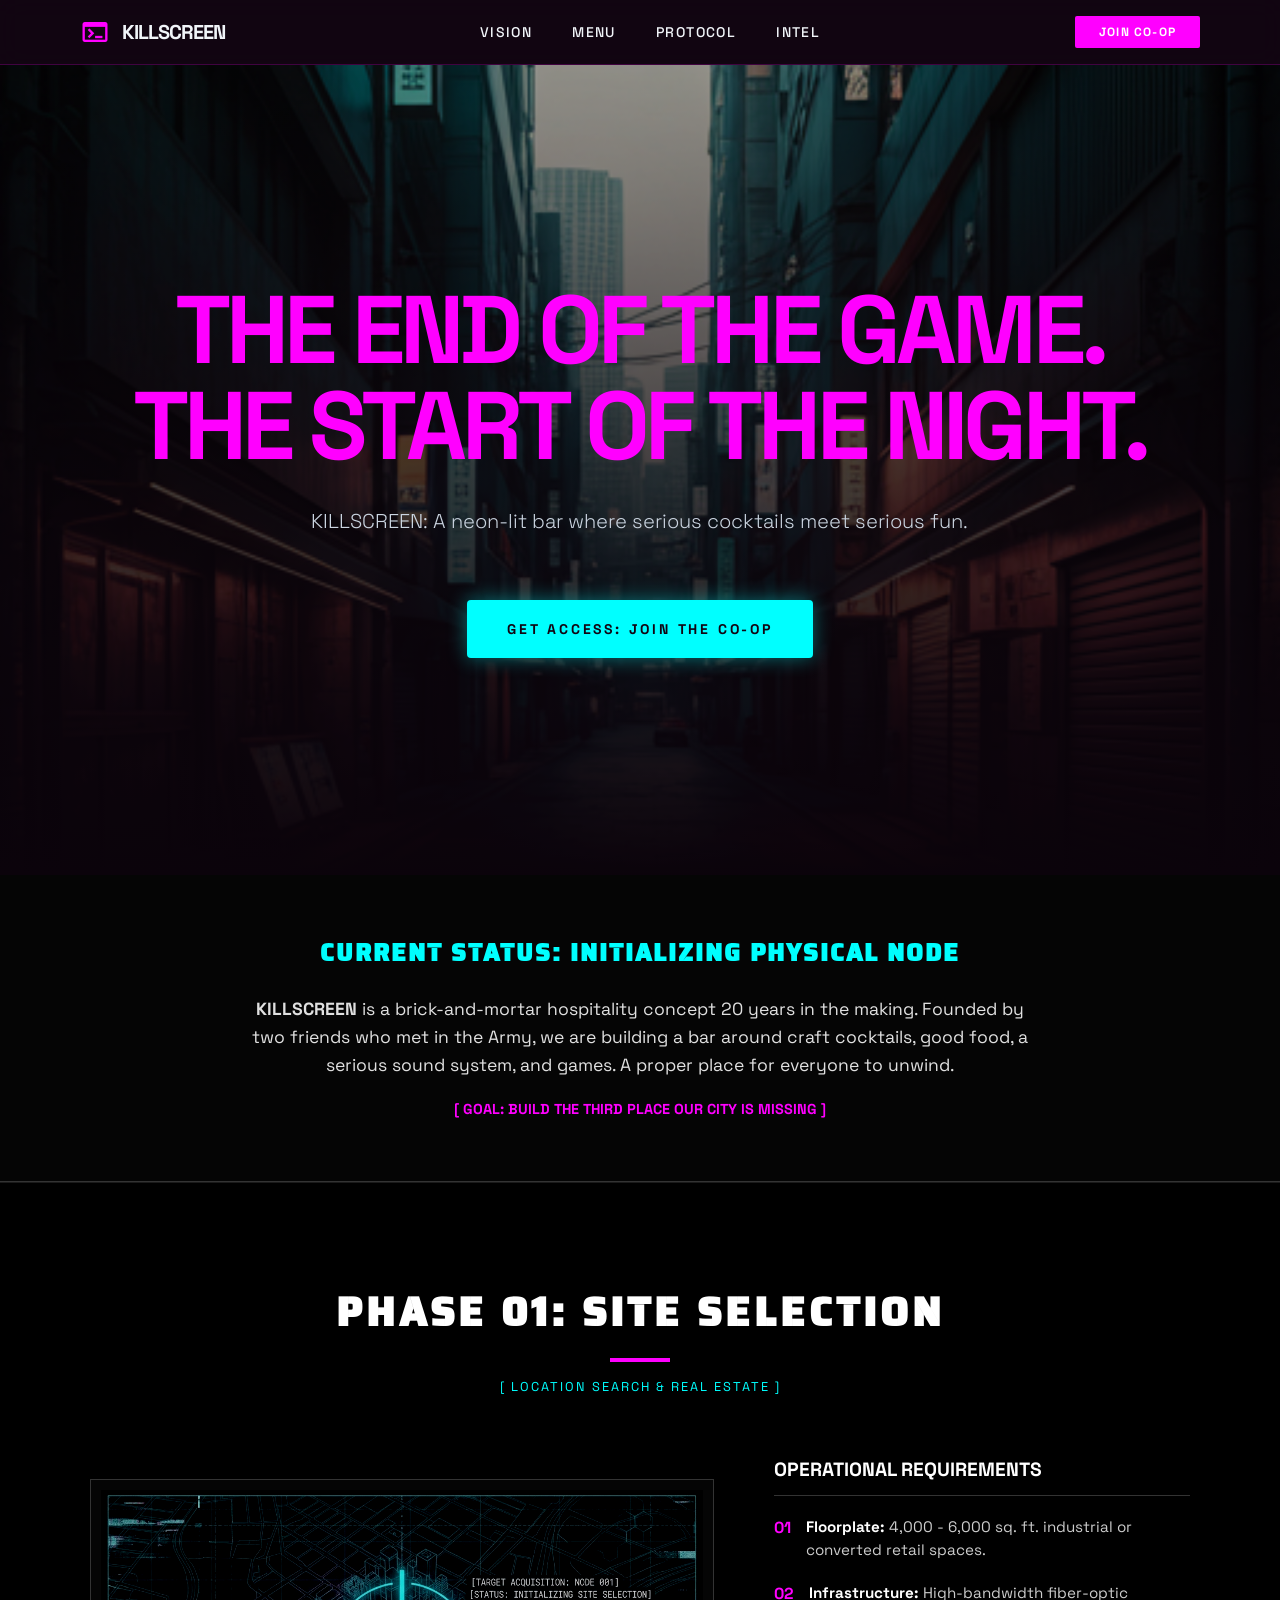
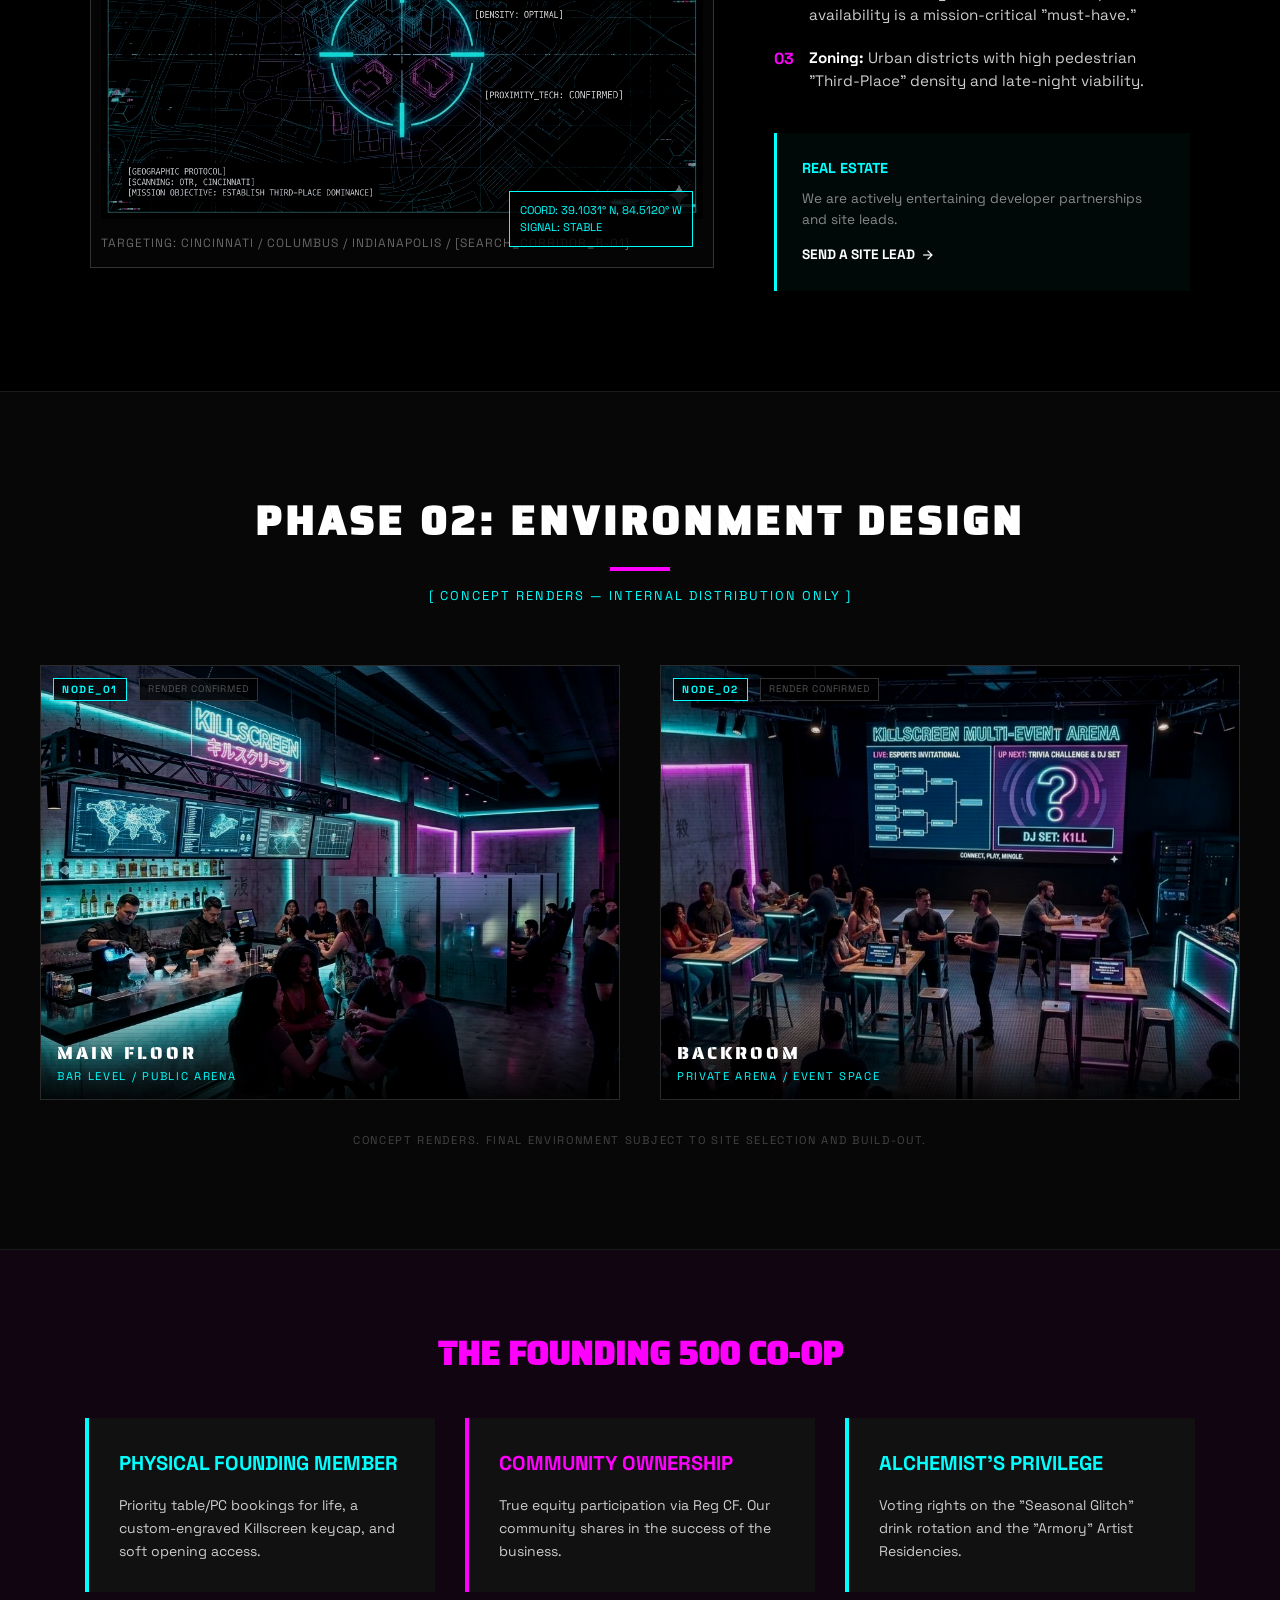
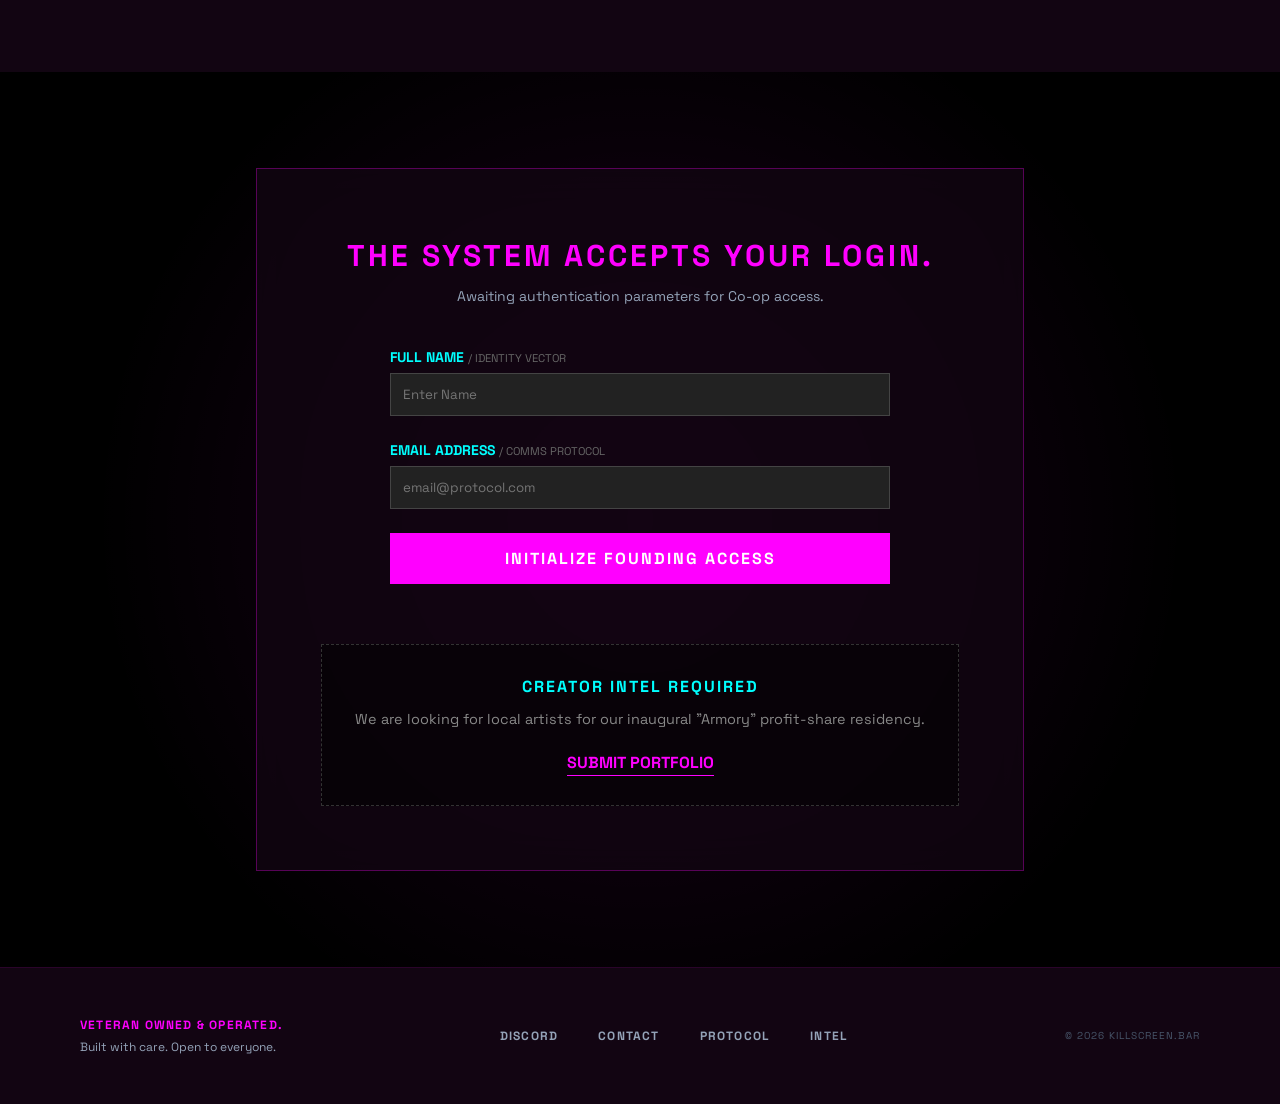
==== commit d16d214f: "updates" ====
--- a/index.html
+++ b/index.html
@@ -10,9 +10,9 @@
     <link href="https://fonts.googleapis.com/css2?family=Material+Symbols+Outlined:wght,FILL@100..700,0..1&display=swap"
         rel="stylesheet" />
     <link rel="stylesheet" href="style.css" />
-    <title>KILLSCREEN | Neon City Gaming &amp; Cocktails</title>
+    <title>KILLSCREEN | Bar, Food &amp; Good Times</title>
     <meta name="description"
-        content="KILLSCREEN is a neon-lit sanctuary where molecular mixology meets elite gaming. Join the Founding 500 Co-op." />
+        content="KILLSCREEN is a neon-lit bar built for people who know how to have a good time. Great drinks, great food, great music. Join the Founding 500 Co-op." />
 </head>
 
 <body>
@@ -61,7 +61,7 @@
                         THE END OF THE GAME.<br />THE START OF THE NIGHT.
                     </h1>
                     <p class="hero-subtitle">
-                        KILLSCREEN: A neon-lit sanctuary where molecular mixology meets elite gaming.
+                        KILLSCREEN: A neon-lit bar where serious cocktails meet serious fun.
                     </p>
                     <div class="hero-cta">
                         <button class="btn-access" onclick="window.location.href='#access'">GET ACCESS: JOIN THE
@@ -75,11 +75,11 @@
                     <h2 class="mission-title">CURRENT STATUS: INITIALIZING PHYSICAL NODE</h2>
                     <p class="mission-text">
                         <strong>KILLSCREEN</strong> is a brick-and-mortar hospitality concept 20 years in the making.
-                        Founded by Veterans who served together as Soldiers, we are fusing molecular mixology with
-                        elite-tier gaming hardware to create a sanctuary for the digital generation.
+                        Founded by two friends who met in the Army, we are building a bar around craft cocktails,
+                        good food, a serious sound system, and games. A proper place for everyone to unwind.
                     </p>
                     <div class="mission-objective">
-                        [ Mission Objective: Establish Third-Place Dominance ]
+                        [ Goal: Build the Third Place Our City Is Missing ]
                     </div>
                 </div>
             </section>
@@ -90,7 +90,7 @@
                     <div class="section-header">
                         <h2 class="section-title">PHASE 01: SITE SELECTION</h2>
                         <div class="section-divider"></div>
-                        <p class="section-subtitle">[ RECONNAISSANCE &amp; REAL ESTATE ACQUISITION ]</p>
+                        <p class="section-subtitle">[ LOCATION SEARCH &amp; REAL ESTATE ]</p>
                     </div>
 
                     <div class="vision-grid-layout">
@@ -128,12 +128,12 @@
                             </div>
 
                             <div class="vision-recon">
-                                <h4 class="vision-recon-title">Real Estate Intel</h4>
+                                <h4 class="vision-recon-title">Real Estate</h4>
                                 <p class="vision-recon-text">
                                     We are actively entertaining developer partnerships and site leads.
                                 </p>
                                 <a href="mailto:admin@killscreen.bar" class="vision-recon-link">
-                                    SEND RECON REPORT <span class="material-symbols-outlined">arrow_forward</span>
+                                    SEND A SITE LEAD <span class="material-symbols-outlined">arrow_forward</span>
                                 </a>
                             </div>
                         </div>
@@ -238,7 +238,7 @@
             <div class="max-w-7xl footer-layout">
                 <div class="footer-info">
                     <p class="footer-owner">Veteran Owned &amp; Operated.</p>
-                    <p class="footer-tagline">Operational Discipline. Hospitality Focused.</p>
+                    <p class="footer-tagline">Built with care. Open to everyone.</p>
                 </div>
                 <div class="footer-links">
                     <a class="footer-link" href="#">Discord</a>
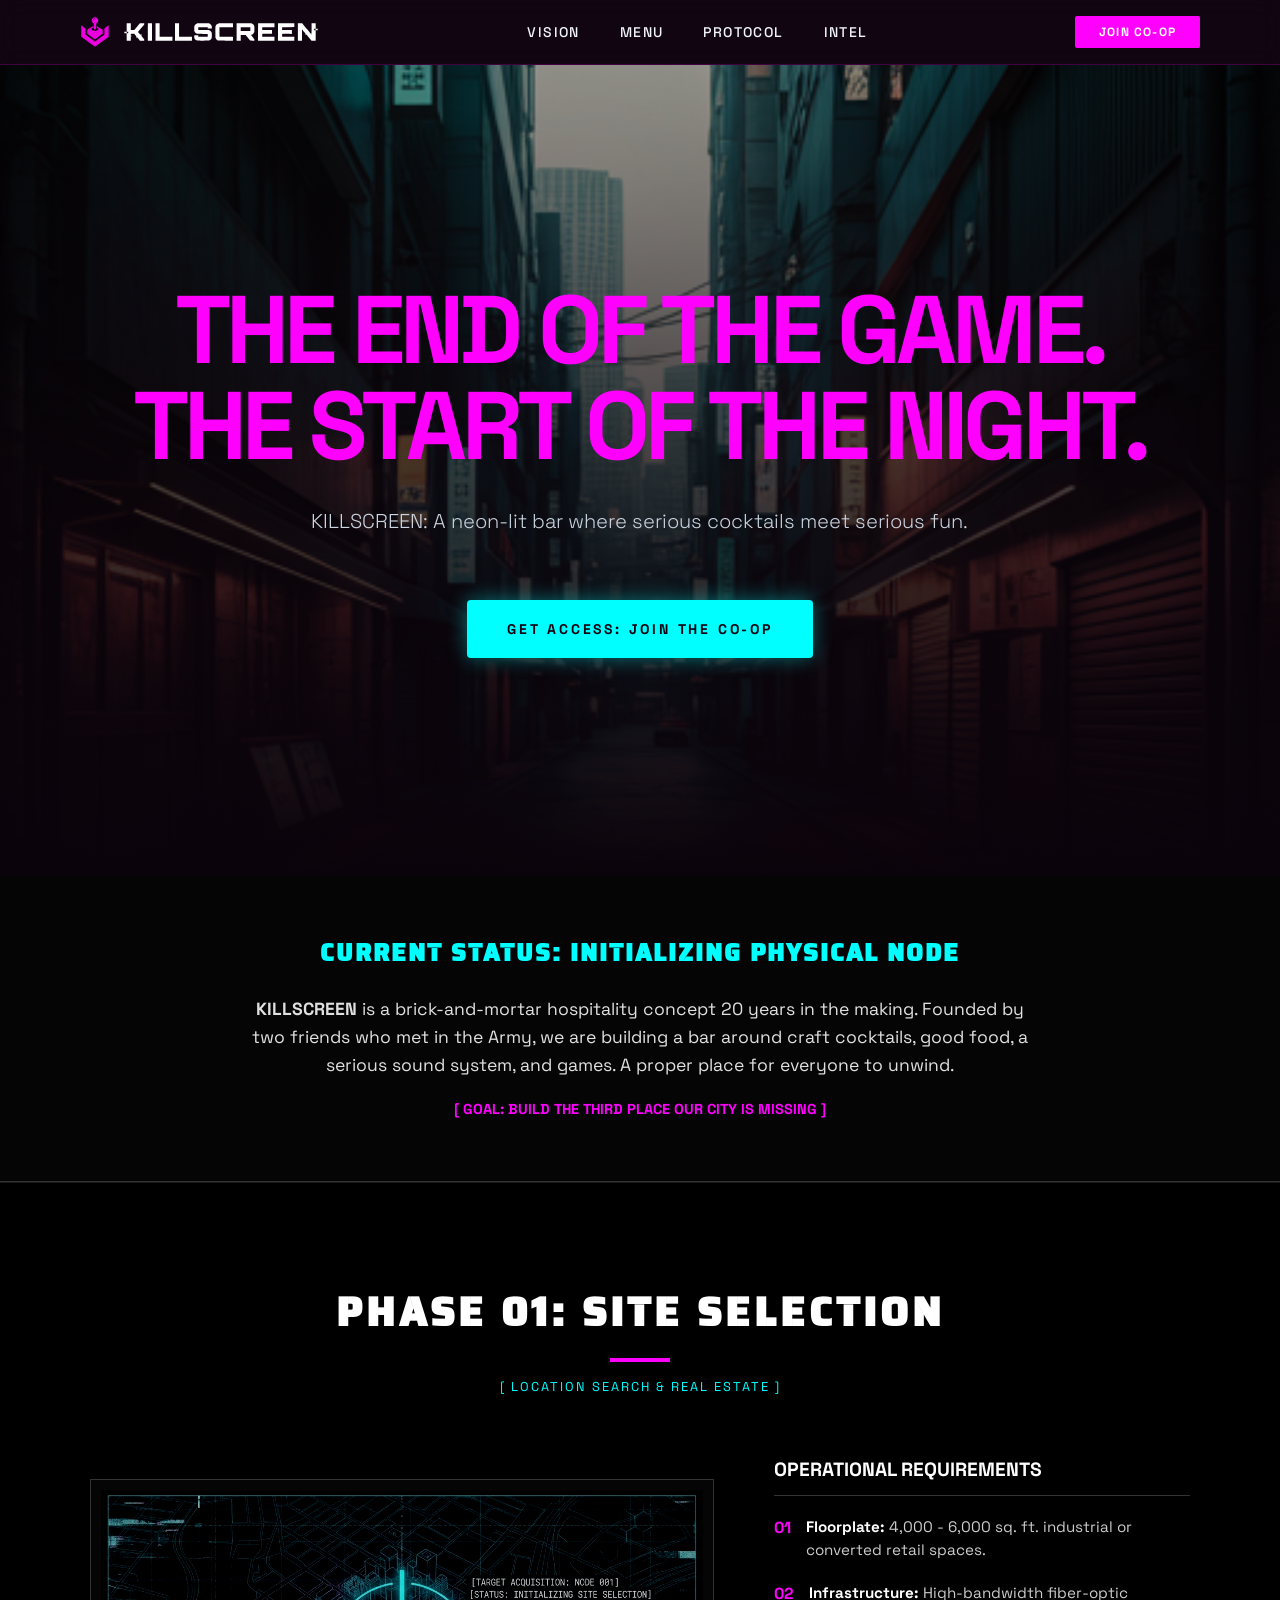
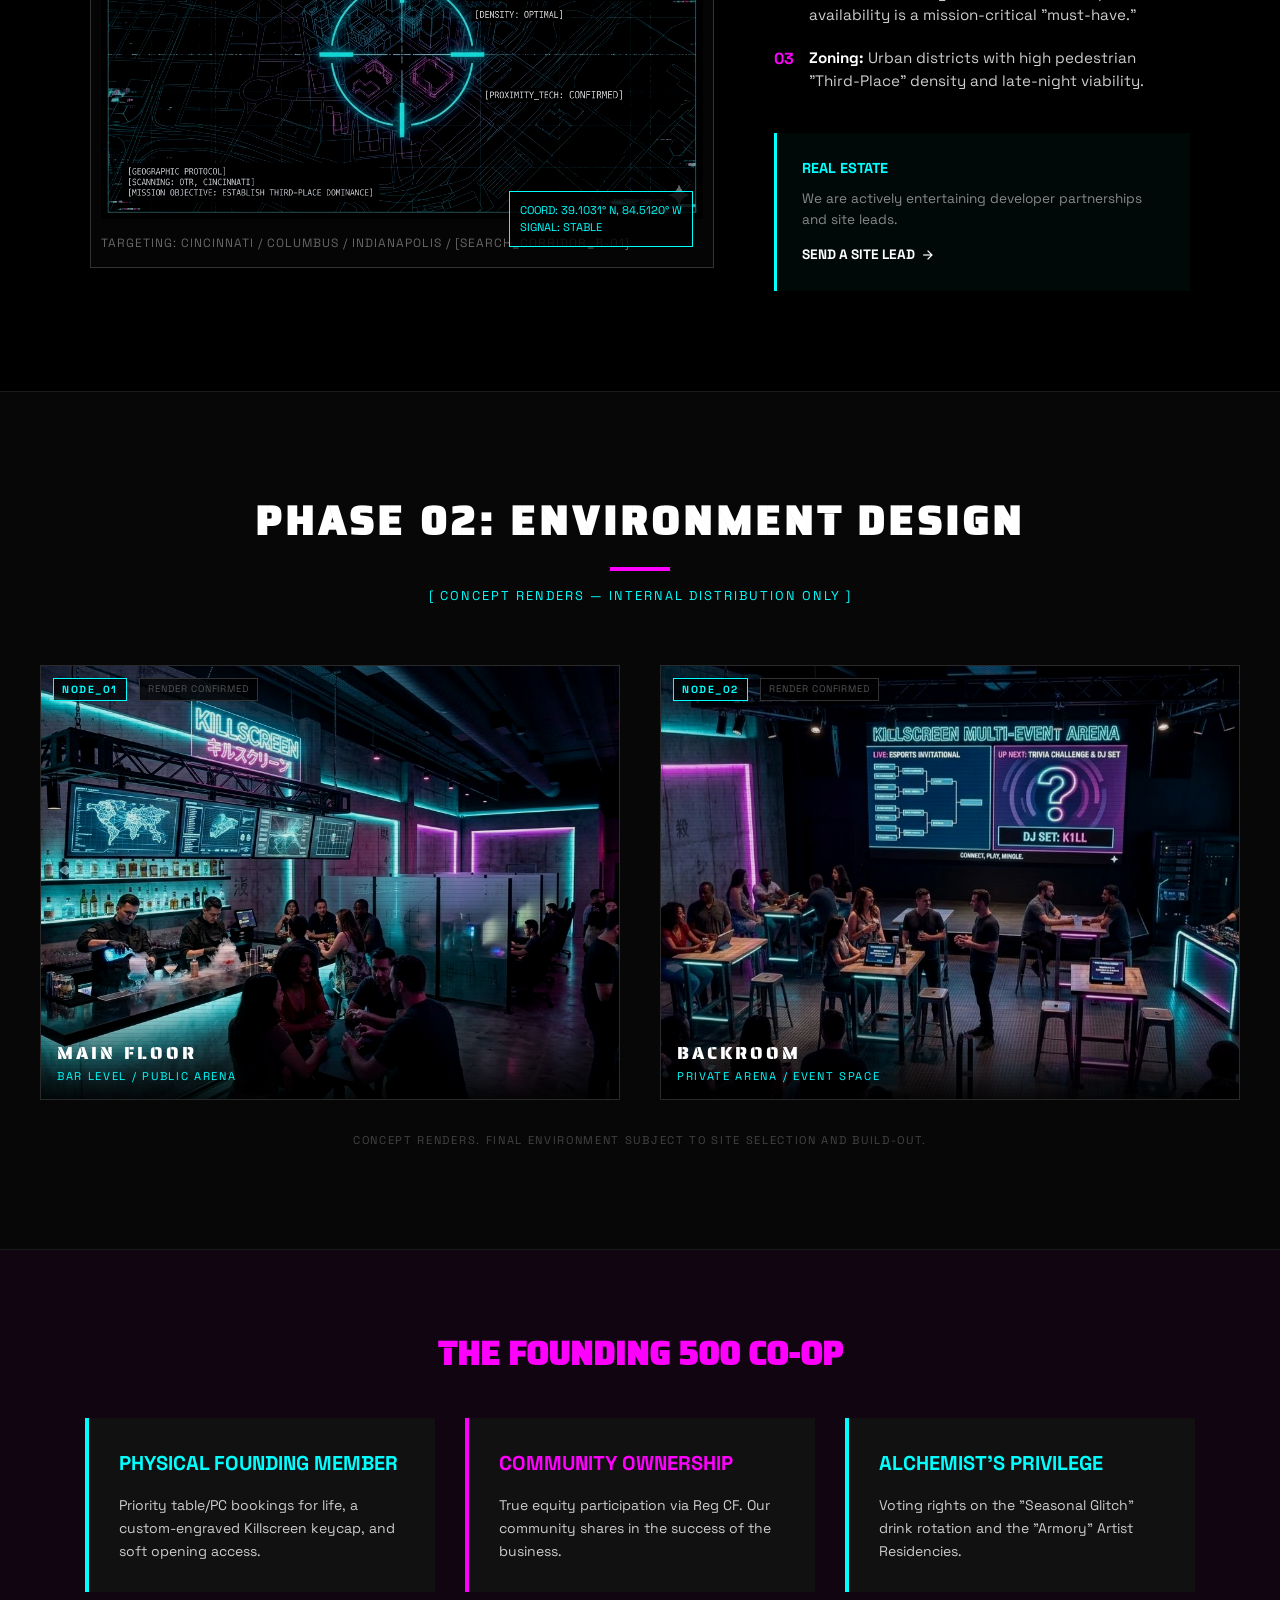
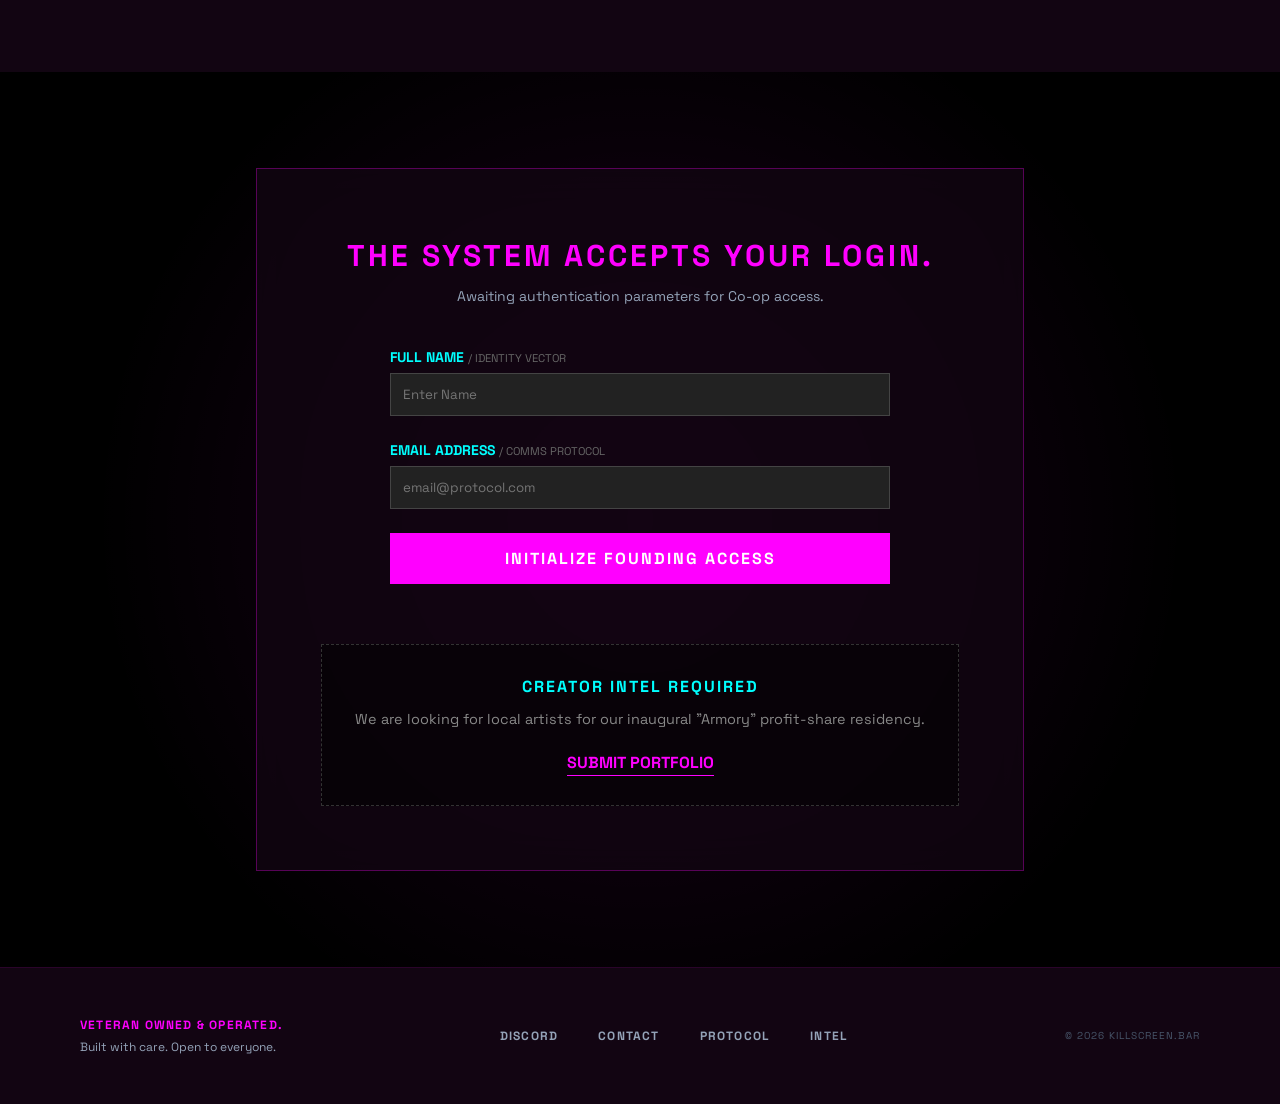
==== commit 9621f9f8: "updates" ====
--- a/index.html
+++ b/index.html
@@ -30,8 +30,8 @@
 
         <header class="site-header">
             <div class="brand" onclick="window.location.href='index.html'">
-                <span class="material-symbols-outlined brand-icon">terminal</span>
-                <h2 class="brand-title">KILLSCREEN</h2>
+                <img src="logomark.svg" class="brand-logomark" alt="" aria-hidden="true" />
+                <img src="wordmark.svg" class="brand-wordmark" alt="KILLSCREEN" />
             </div>
             <nav class="main-nav" aria-label="Primary navigation">
                 <a class="nav-link" href="#vision">Vision</a>
--- a/style.css
+++ b/style.css
@@ -198,16 +198,21 @@
     cursor: pointer;
 }
 
-.brand-icon {
-    font-size: 1.875rem;
-    color: var(--primary);
-}
-
-.brand-title {
-    font-size: 1.25rem;
-    font-weight: 700;
-    letter-spacing: -0.05em;
-    color: var(--text-main);
+.brand-logomark {
+    height: 2rem;
+    width: auto;
+    display: block;
+    flex-shrink: 0;
+    /* Recolor pale blue-grey fill (#c8dde0) → pink (#ff00ff) */
+    filter: brightness(0) saturate(100%) invert(13%) sepia(97%) saturate(7415%) hue-rotate(299deg) brightness(105%) contrast(115%);
+}
+
+.brand-wordmark {
+    height: 1.375rem;
+    width: auto;
+    display: block;
+    /* Recolor pale blue-grey fill → white */
+    filter: brightness(0) invert(1);
 }
 
 /* Desktop nav */
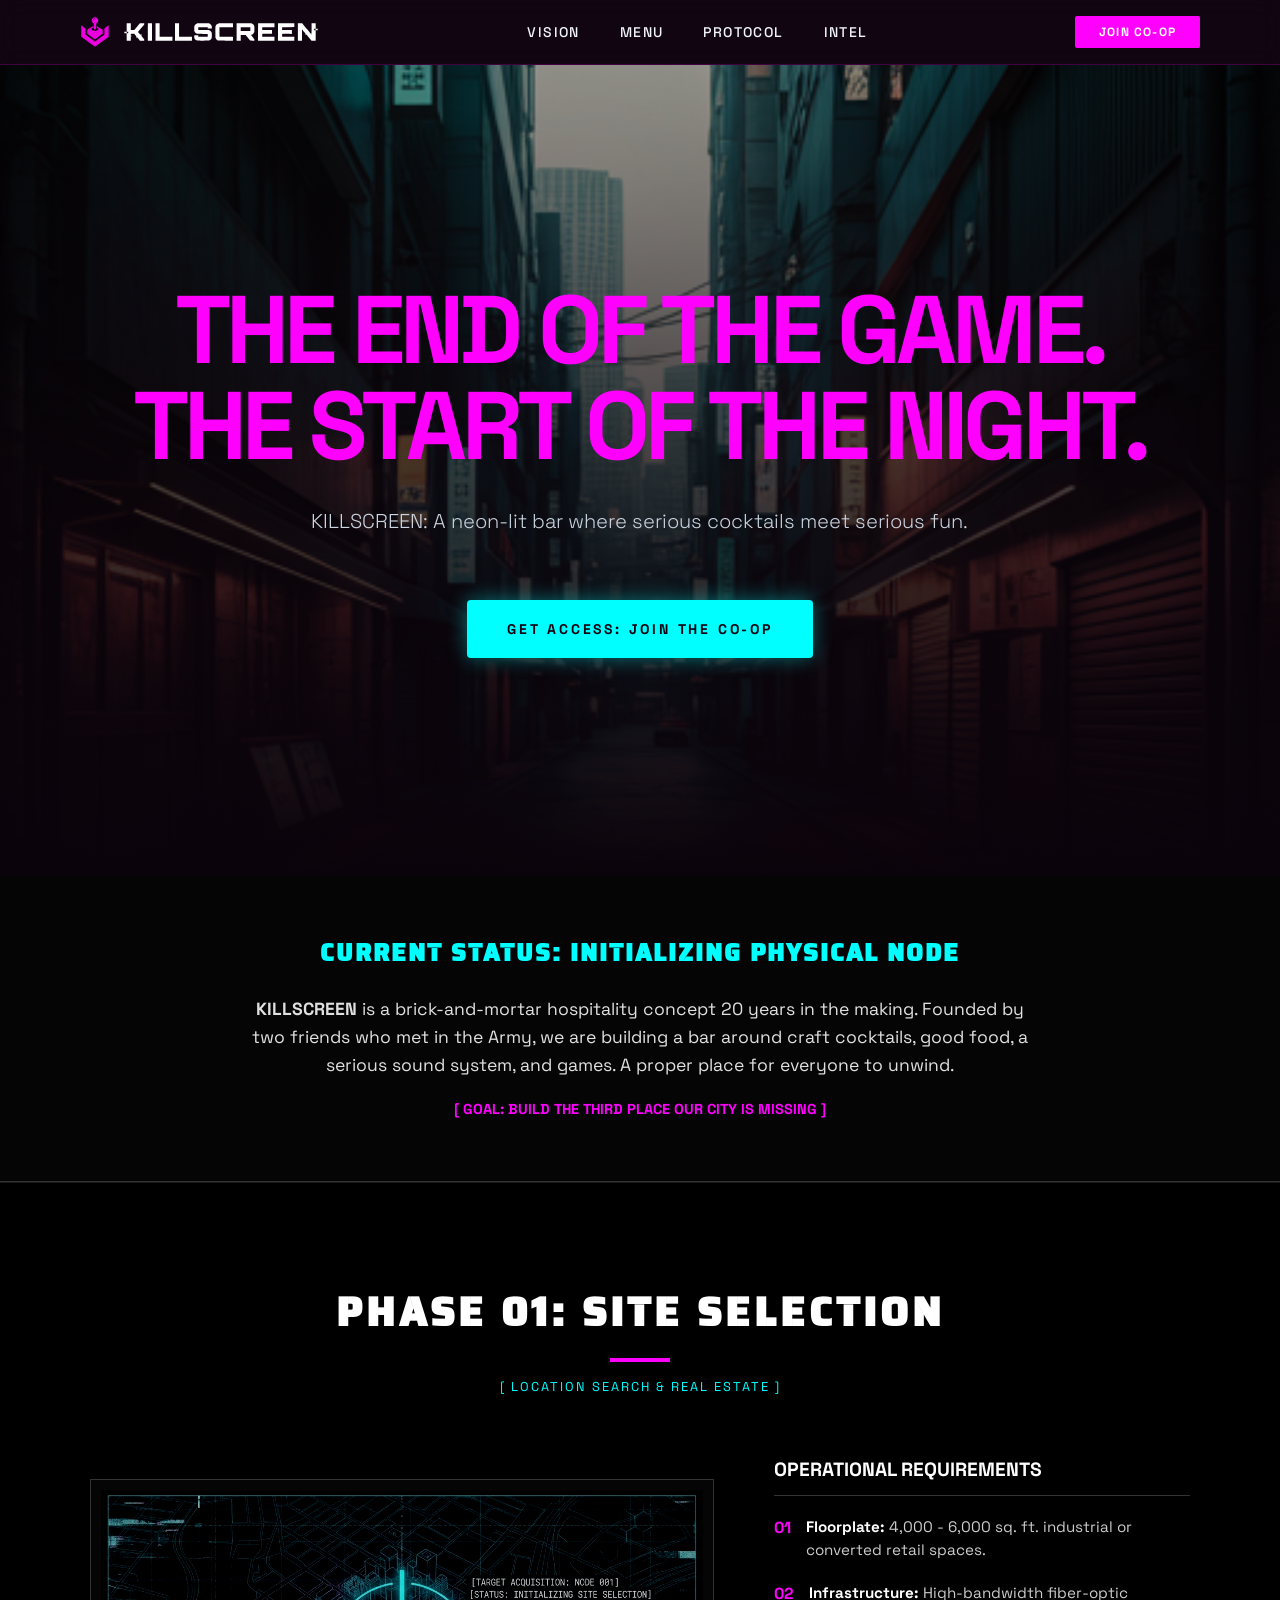
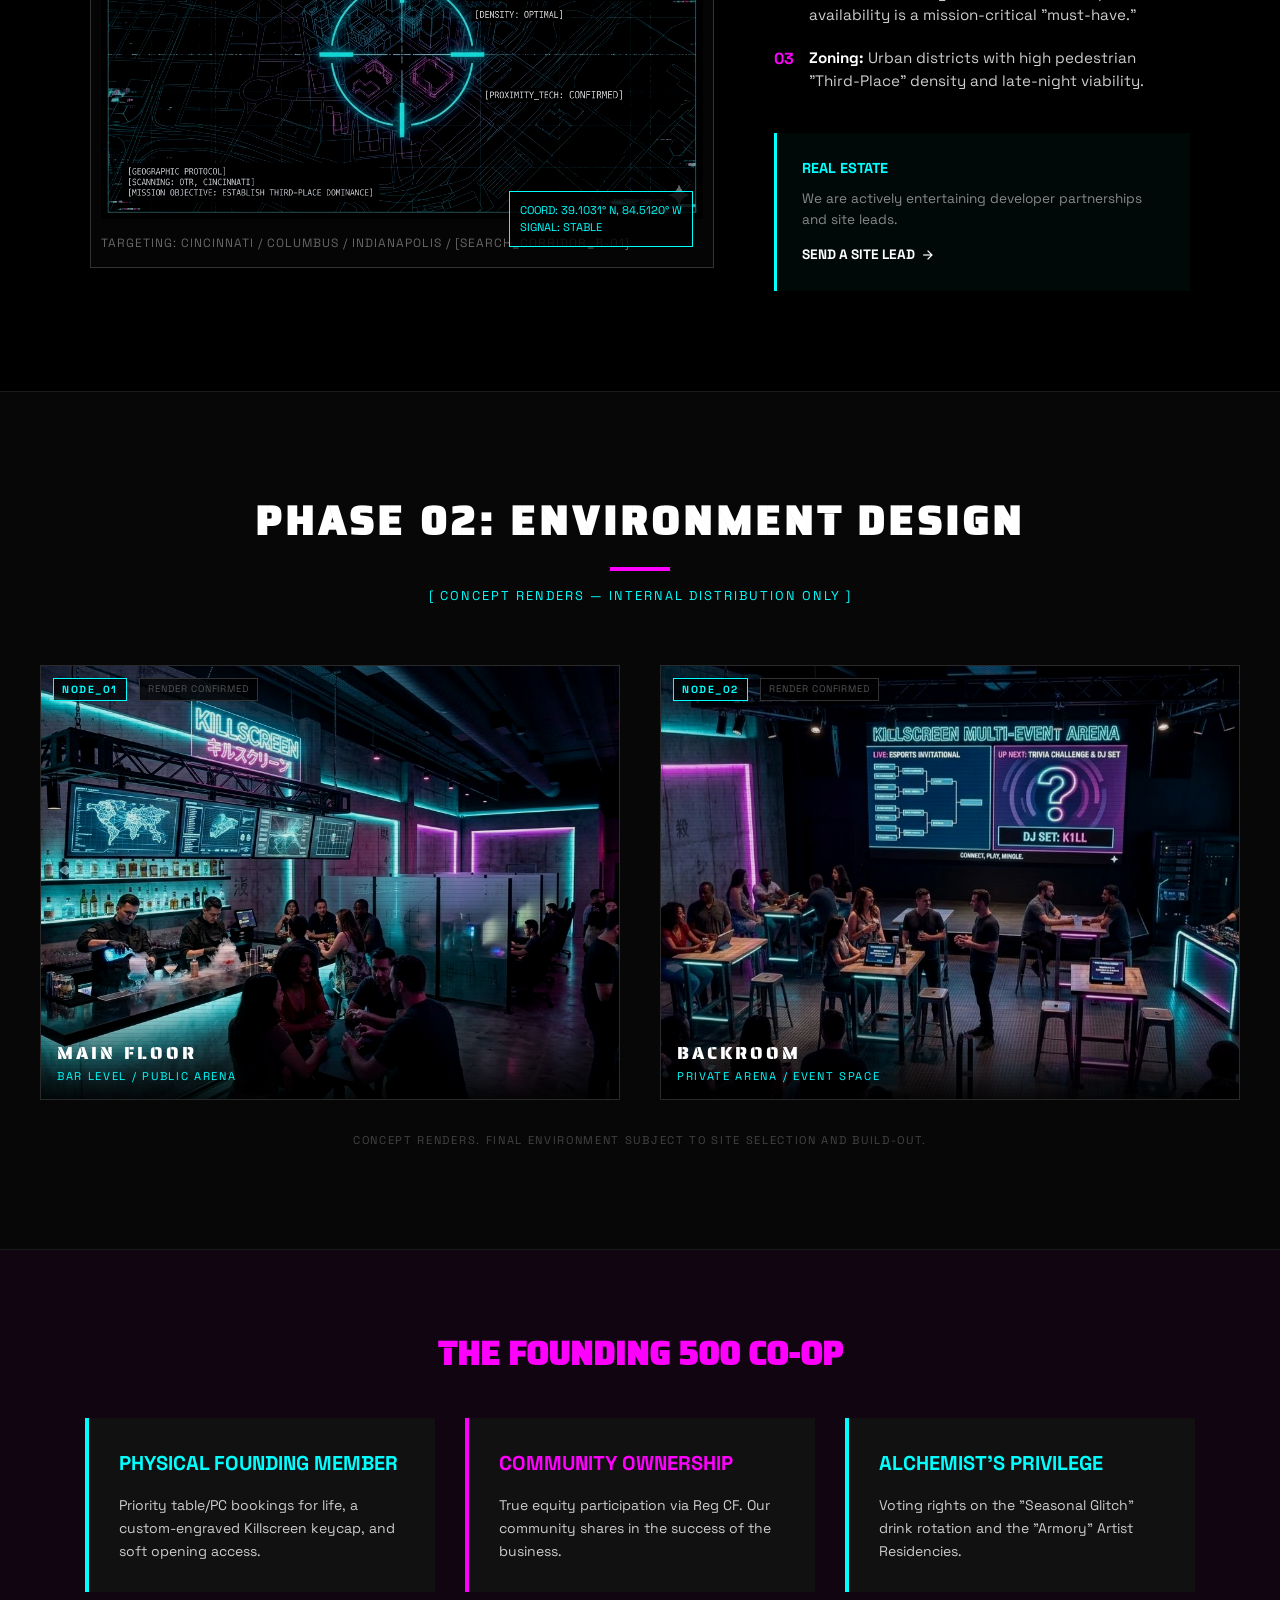
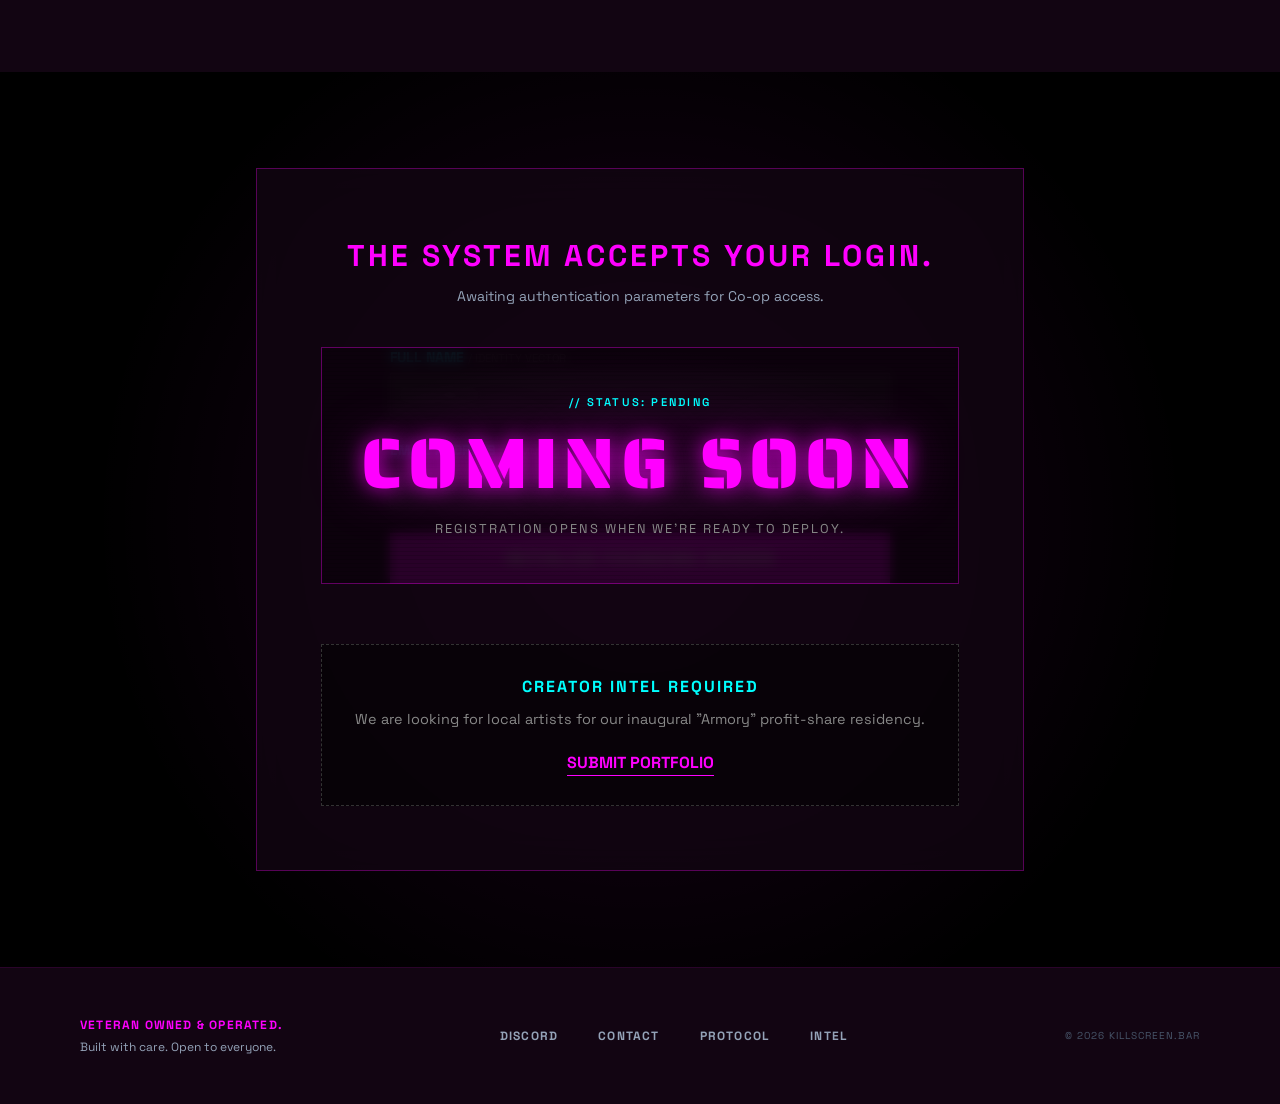
==== commit f6b6f3f0: "updates" ====
--- a/index.html
+++ b/index.html
@@ -209,21 +209,31 @@
                         <h2 class="access-title">THE SYSTEM ACCEPTS YOUR LOGIN.</h2>
                         <p class="access-subtitle">Awaiting authentication parameters for Co-op access.</p>
                     </div>
-                    <form action="https://formspree.io/f/xdkkvpdb" method="POST">
-                        <div class="form-wrapper">
-                            <div class="form-group">
-                                <label class="form-label">FULL NAME <span class="form-label-sub">/ IDENTITY
-                                        VECTOR</span></label>
-                                <input type="text" name="name" placeholder="Enter Name" class="form-input">
-                            </div>
-                            <div class="form-group">
-                                <label class="form-label">EMAIL ADDRESS <span class="form-label-sub">/ COMMS
-                                        PROTOCOL</span></label>
-                                <input type="email" name="email" placeholder="email@protocol.com" class="form-input">
-                            </div>
-                            <button type="submit" class="btn-submit">INITIALIZE FOUNDING ACCESS</button>
-                        </div>
-                    </form>
+                    <div class="form-coming-soon-wrap">
+                        <form action="https://formspree.io/f/xdkkvpdb" method="POST">
+                            <div class="form-wrapper">
+                                <div class="form-group">
+                                    <label class="form-label">FULL NAME <span class="form-label-sub">/ IDENTITY
+                                            VECTOR</span></label>
+                                    <input type="text" name="name" placeholder="Enter Name" class="form-input">
+                                </div>
+                                <div class="form-group">
+                                    <label class="form-label">EMAIL ADDRESS <span class="form-label-sub">/ COMMS
+                                            PROTOCOL</span></label>
+                                    <input type="email" name="email" placeholder="email@protocol.com"
+                                        class="form-input">
+                                </div>
+                                <button type="submit" class="btn-submit">INITIALIZE FOUNDING ACCESS</button>
+                            </div>
+                        </form>
+                        <div class="form-coming-soon-overlay" aria-hidden="true">
+                            <div class="form-coming-soon-content">
+                                <div class="form-coming-soon-tag">// STATUS: PENDING</div>
+                                <div class="form-coming-soon-label">COMING SOON</div>
+                                <div class="form-coming-soon-sub">Registration opens when we're ready to deploy.</div>
+                            </div>
+                        </div>
+                    </div>
 
                     <div class="access-artist-callout">
                         <h4>Creator Intel Required</h4>
--- a/style.css
+++ b/style.css
@@ -293,7 +293,9 @@
     position: fixed;
     inset: 0;
     z-index: 55;
-    background: rgba(0, 0, 0, 0.97);
+    background: rgba(0, 0, 0, 0.80);
+    backdrop-filter: blur(12px);
+    -webkit-backdrop-filter: blur(12px);
     display: flex;
     flex-direction: column;
     align-items: center;
@@ -1001,6 +1003,69 @@
     box-shadow: 0 0 20px rgba(255, 0, 255, 0.4);
 }
 
+/* ── Form: Coming Soon Overlay ─────────────────────────────── */
+.form-coming-soon-wrap {
+    position: relative;
+}
+
+.form-coming-soon-overlay {
+    position: absolute;
+    inset: 0;
+    z-index: 30;
+    display: flex;
+    align-items: center;
+    justify-content: center;
+    background: rgba(12, 2, 12, 0.88);
+    backdrop-filter: blur(6px);
+    -webkit-backdrop-filter: blur(6px);
+    border: 1px solid rgba(255, 0, 255, 0.35);
+    /* Scanline texture */
+    background-image:
+        repeating-linear-gradient(to bottom,
+            transparent 0px,
+            transparent 3px,
+            rgba(0, 0, 0, 0.15) 3px,
+            rgba(0, 0, 0, 0.15) 4px),
+        radial-gradient(ellipse at center, rgba(255, 0, 255, 0.08) 0%, transparent 70%);
+}
+
+.form-coming-soon-content {
+    text-align: center;
+    padding: 2rem;
+}
+
+.form-coming-soon-tag {
+    font-family: var(--font-display);
+    font-size: 0.7rem;
+    font-weight: 600;
+    letter-spacing: 0.2em;
+    color: var(--secondary);
+    text-transform: uppercase;
+    margin-bottom: 1rem;
+}
+
+.form-coming-soon-label {
+    font-family: var(--font-accent);
+    font-size: clamp(2.5rem, 8vw, 4.5rem);
+    color: var(--primary);
+    letter-spacing: 0.08em;
+    text-transform: uppercase;
+    line-height: 1;
+    text-shadow:
+        0 0 20px rgba(255, 0, 255, 0.7),
+        0 0 60px rgba(255, 0, 255, 0.3);
+    margin-bottom: 1.25rem;
+}
+
+.form-coming-soon-sub {
+    font-family: var(--font-display);
+    font-size: 0.8rem;
+    font-weight: 400;
+    letter-spacing: 0.15em;
+    color: #888;
+    text-transform: uppercase;
+}
+
 /* Artist callout inside access section */
 .access-artist-callout {
     margin-top: 60px;
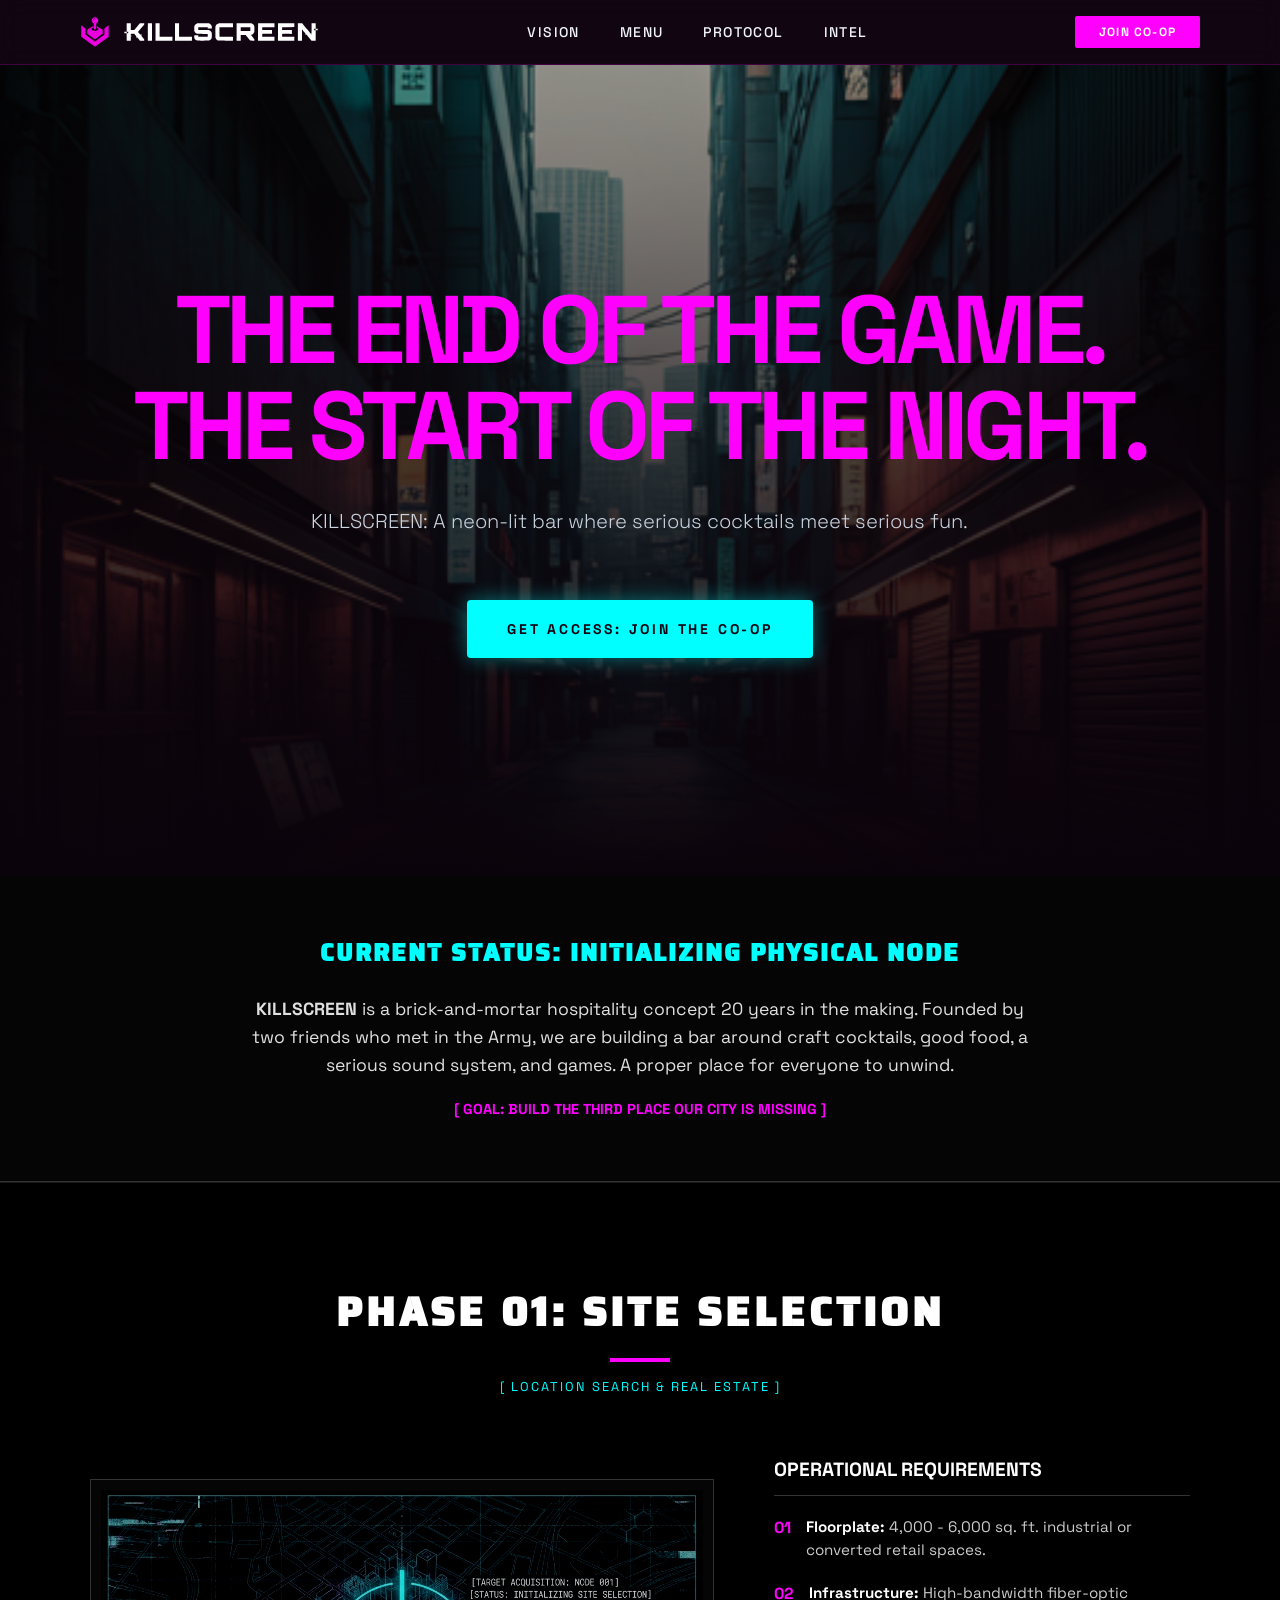
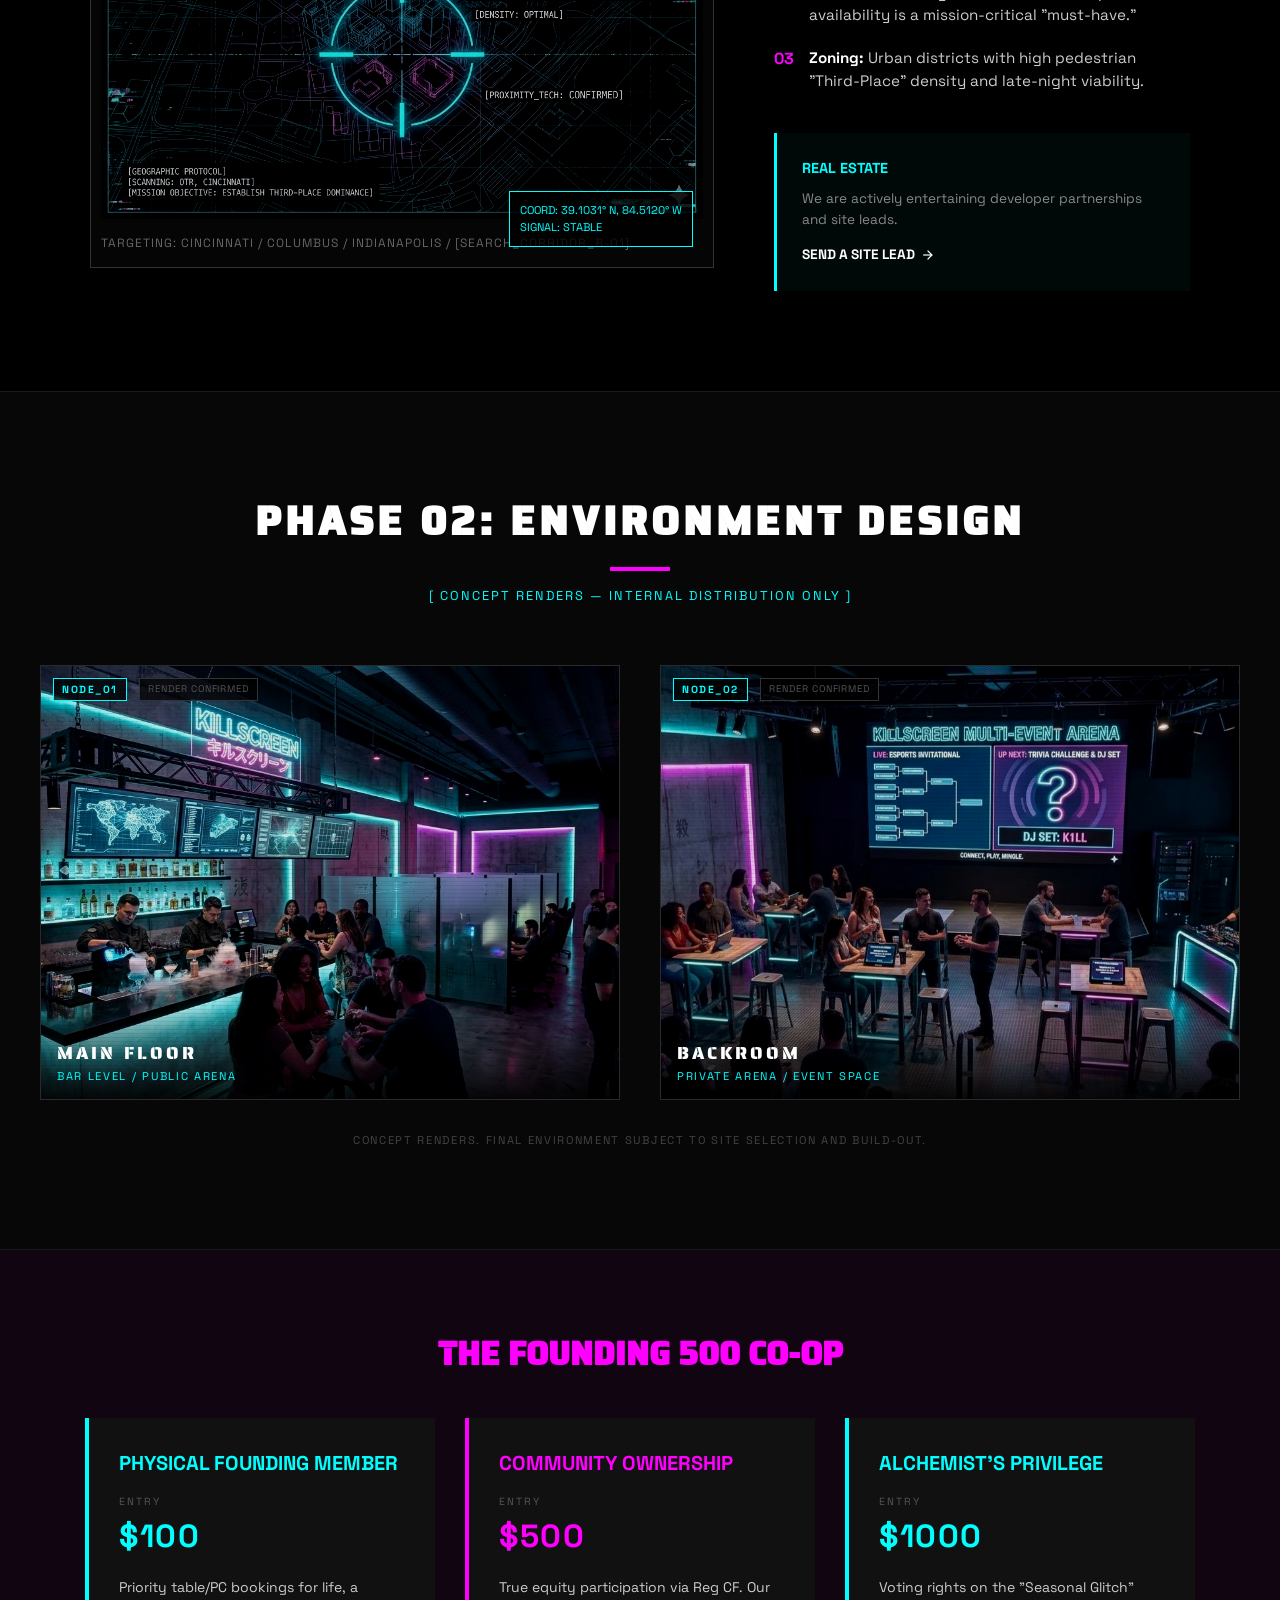
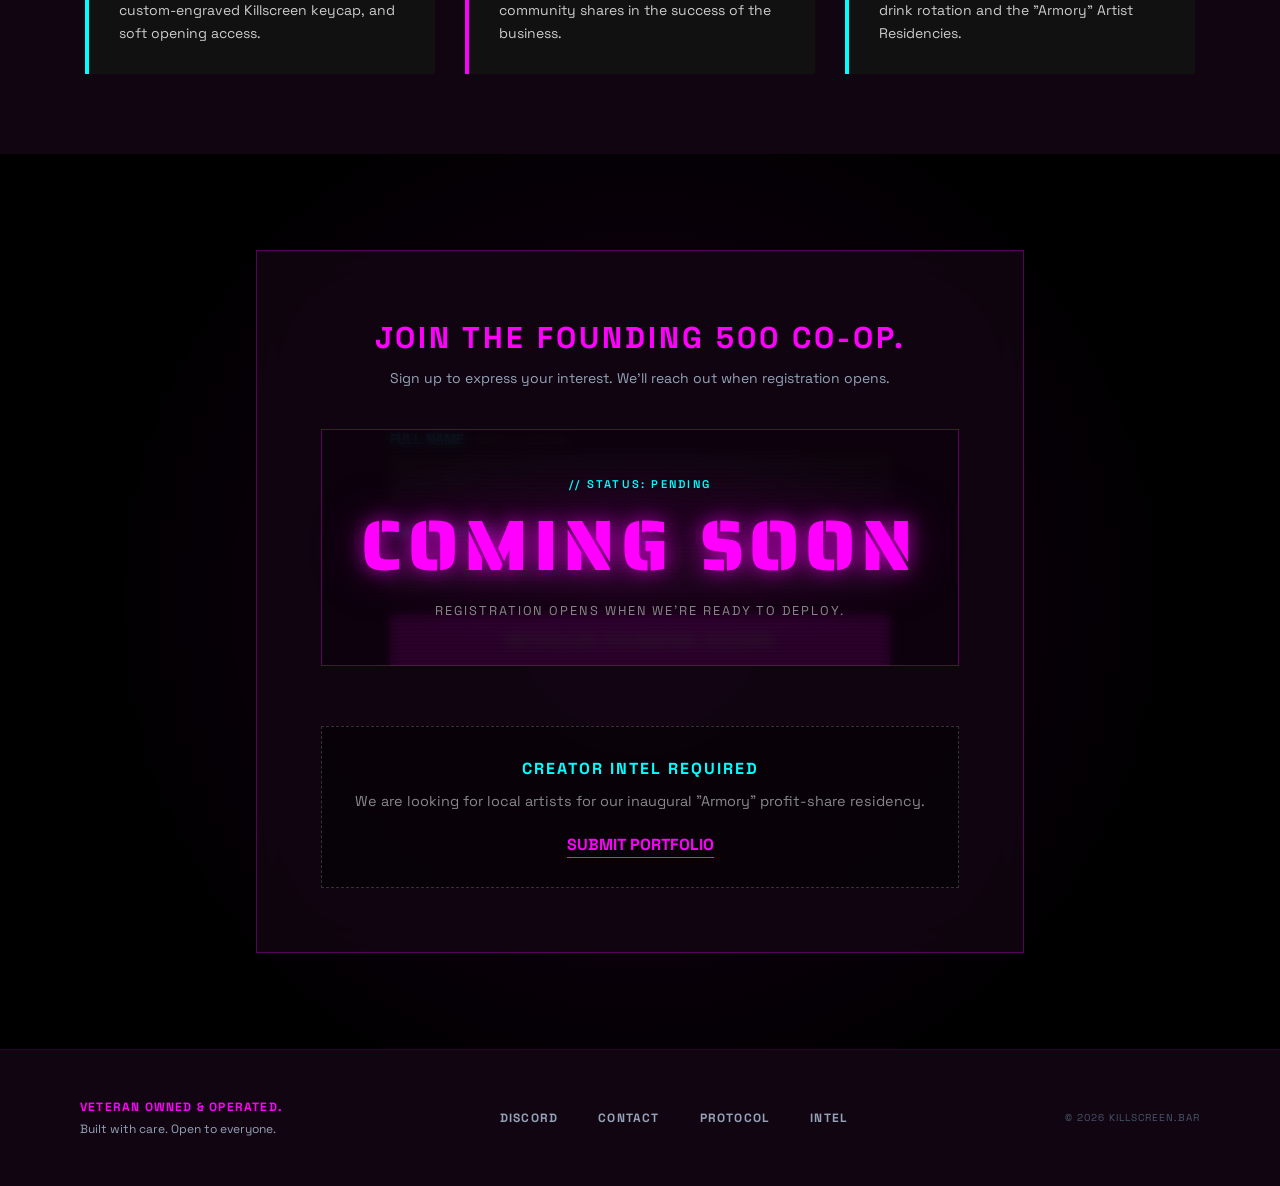
==== commit 73bc4666: "updates" ====
--- a/index.html
+++ b/index.html
@@ -186,16 +186,22 @@
                 <div class="equity-grid">
                     <div class="equity-card equity-card-cyan">
                         <h4 class="equity-card-title">PHYSICAL FOUNDING MEMBER</h4>
+                        <div class="equity-card-price equity-card-price--cyan"><span
+                                class="equity-price-label">ENTRY</span> $100</div>
                         <p class="equity-card-desc">Priority table/PC bookings for life, a custom-engraved Killscreen
                             keycap, and soft opening access.</p>
                     </div>
                     <div class="equity-card equity-card-magenta">
                         <h4 class="equity-card-title">COMMUNITY OWNERSHIP</h4>
+                        <div class="equity-card-price equity-card-price--magenta"><span
+                                class="equity-price-label">ENTRY</span> $500</div>
                         <p class="equity-card-desc">True equity participation via Reg CF. Our community shares in the
                             success of the business.</p>
                     </div>
                     <div class="equity-card equity-card-cyan">
                         <h4 class="equity-card-title">ALCHEMIST'S PRIVILEGE</h4>
+                        <div class="equity-card-price equity-card-price--cyan"><span
+                                class="equity-price-label">ENTRY</span> $1000</div>
                         <p class="equity-card-desc">Voting rights on the "Seasonal Glitch" drink rotation and the
                             "Armory" Artist Residencies.</p>
                     </div>
@@ -206,8 +212,9 @@
                 <div class="access-bg"></div>
                 <div class="access-container">
                     <div class="access-header">
-                        <h2 class="access-title">THE SYSTEM ACCEPTS YOUR LOGIN.</h2>
-                        <p class="access-subtitle">Awaiting authentication parameters for Co-op access.</p>
+                        <h2 class="access-title">JOIN THE FOUNDING 500 CO-OP.</h2>
+                        <p class="access-subtitle">Sign up to express your interest. We'll reach out when registration
+                            opens.</p>
                     </div>
                     <div class="form-coming-soon-wrap">
                         <form action="https://formspree.io/f/xdkkvpdb" method="POST">
--- a/style.css
+++ b/style.css
@@ -359,6 +359,7 @@
 }
 
 .btn-join {
+    display: none;
     background-color: var(--primary);
     color: white;
     padding: 0.5rem 1.5rem;
@@ -368,6 +369,12 @@
     letter-spacing: 0.1em;
     border-radius: var(--radius-DEFAULT);
     transition: all 0.2s ease;
+}
+
+@media (min-width: 768px) {
+    .btn-join {
+        display: inline-block;
+    }
 }
 
 .btn-join:hover {
@@ -880,6 +887,32 @@
 
 .equity-card-magenta .equity-card-title {
     color: var(--primary);
+}
+
+.equity-card-price {
+    font-family: var(--font-display);
+    font-size: 2rem;
+    font-weight: 700;
+    letter-spacing: 0.05em;
+    margin-bottom: 1rem;
+}
+
+.equity-card-price--cyan {
+    color: var(--secondary);
+}
+
+.equity-card-price--magenta {
+    color: var(--primary);
+}
+
+.equity-price-label {
+    display: block;
+    font-size: 0.65rem;
+    font-weight: 400;
+    letter-spacing: 0.2em;
+    color: #555;
+    text-transform: uppercase;
+    margin-bottom: 0.15rem;
 }
 
 .equity-card-desc {
